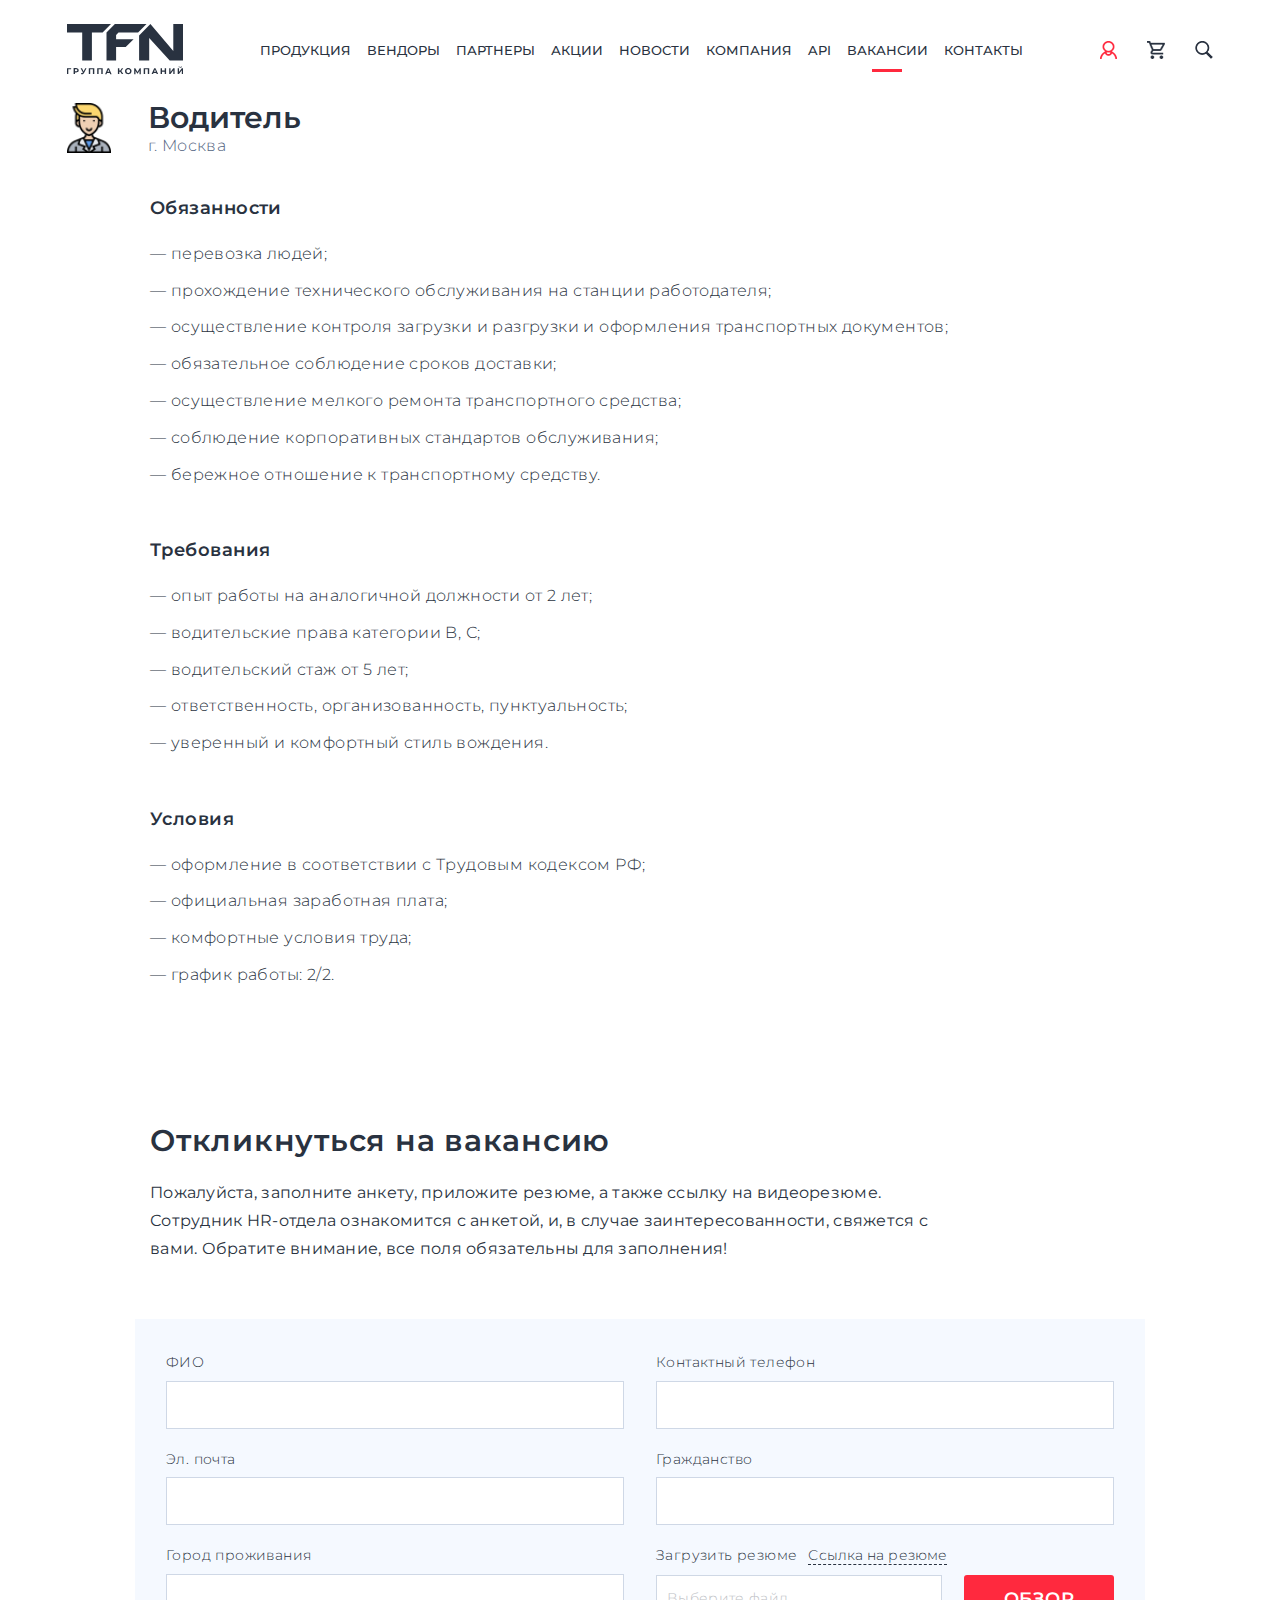
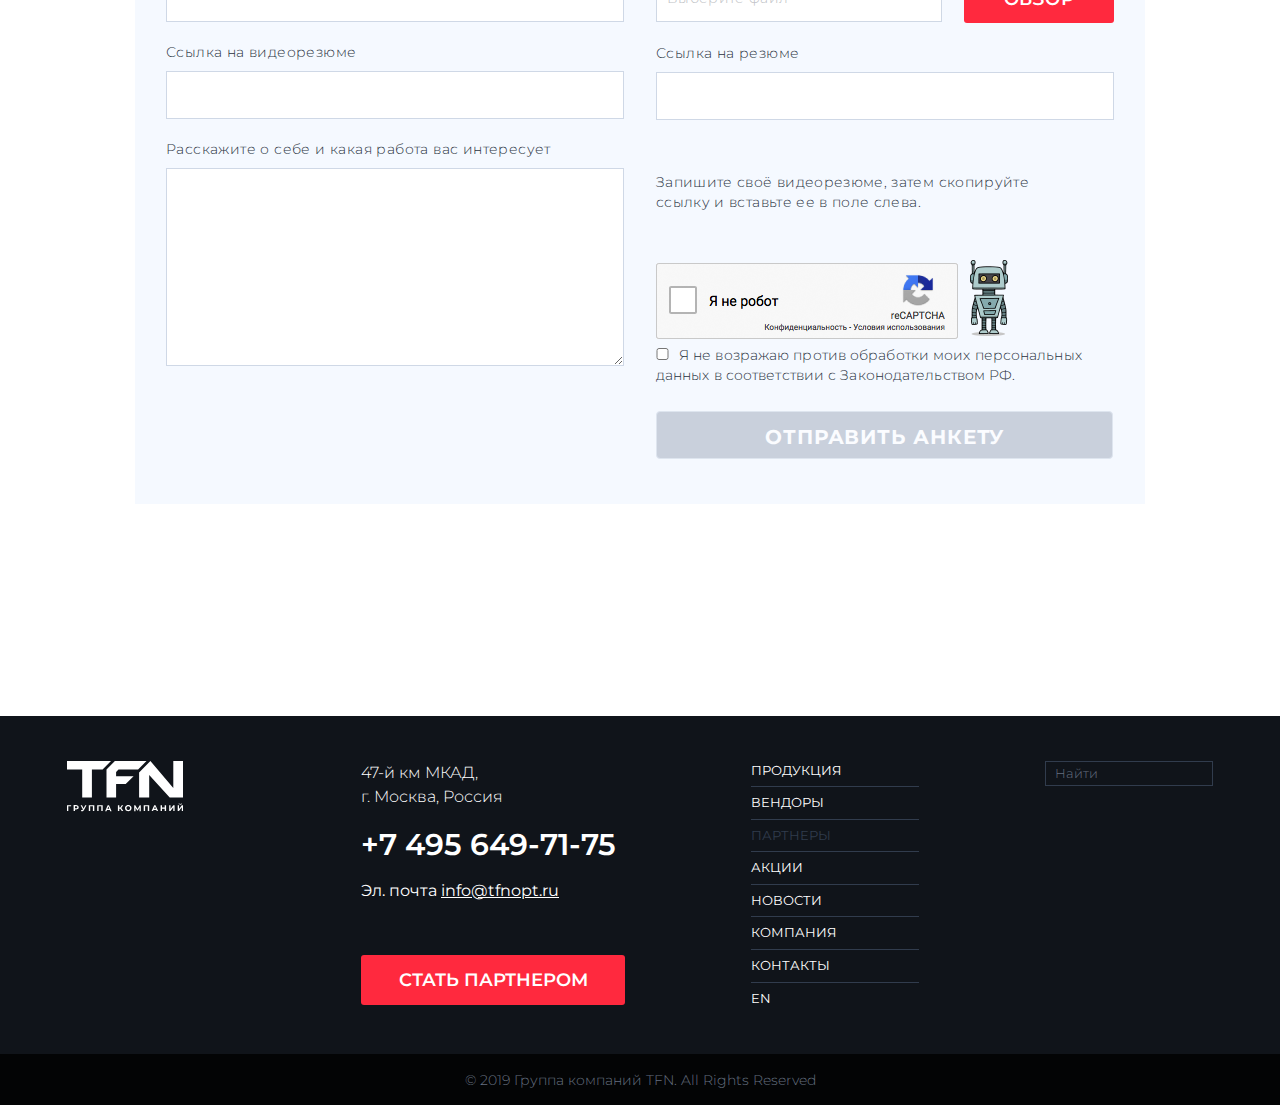
==== card.html @ 17334526 "001" ====
<!DOCTYPE html>
<html lang="Ru-ru">

<head>
	<meta charset="UTF-8">
	<title>TFN | Партнеры</title>

	<meta http-equiv="x-ua-compatible" content="ie=edge,chrome=1" />
	<meta name="viewport" content="width=device-width, initial-scale=1" />
	<link rel="stylesheet" href="css/style.css" />

	<!--
<link rel="apple-touch-icon" sizes="57x57" href="img/favicon/favicon/apple-icon-57x57.png">
<link rel="apple-touch-icon" sizes="60x60" href="img/favicon/apple-icon-60x60.png">
<link rel="apple-touch-icon" sizes="72x72" href="img/favicon/apple-icon-72x72.png">
<link rel="apple-touch-icon" sizes="76x76" href="img/favicon/apple-icon-76x76.png">
<link rel="apple-touch-icon" sizes="114x114" href="img/favicon/apple-icon-114x114.png">
<link rel="apple-touch-icon" sizes="120x120" href="img/favicon/apple-icon-120x120.png">
<link rel="apple-touch-icon" sizes="144x144" href="img/favicon/apple-icon-144x144.png">
<link rel="apple-touch-icon" sizes="152x152" href="img/favicon/apple-icon-152x152.png">
<link rel="apple-touch-icon" sizes="180x180" href="img/favicon/apple-icon-180x180.png">
<link rel="icon" type="image/png" sizes="192x192"  href="img/favicon/android-icon-192x192.png">
<link rel="icon" type="image/png" sizes="32x32" href="img/favicon/favicon-32x32.png">
<link rel="icon" type="image/png" sizes="96x96" href="img/favicon/favicon-96x96.png">
<link rel="icon" type="image/png" sizes="16x16" href="img/favicon/favicon-16x16.png">
<link rel="manifest" href="img/favicon/manifest.json">
<meta name="msapplication-TileColor" content="#fff">
<meta name="msapplication-TileImage" content="img/favicon/ms-icon-144x144.png">
<meta name="theme-color" content="#fff">
-->

	<meta name="description" content="...">
	<meta name="keywords" content="..." />

	<!--
<link rel="image_src" href="img/og/og.jpg" />
<meta property="og:type" content="website" />
<meta property="og:url" content="http://site.com/" />    
<meta property="og:image" content="http://site.com/img/og/og.jpg" />
<meta property="og:image:type" content="image/jpeg" />
<meta property="og:image:width" content="1024">
<meta property="og:image:height" content="512">    
<meta property="og:title" content="..." />
<meta property="og:description" content="..." />
<meta property="og:locale" content="en_GB" />
<meta property="og:site_name" content="site.com" />
<meta name="twitter:card" content="summary"/>
<meta name="twitter:site" content="site.com"/>
<meta name="twitter:title" content="...">
<meta name="twitter:description" content="..."/>
<meta name="twitter:creator" content="site.com"/>
<meta name="twitter:image:src" content="http://site.com/img/og/twitter.jpg"/>
<meta name="twitter:domain" content="http://site.com/"/>
-->


	<!--Yandex Maps API-->
	<!--<script src="https://api-maps.yandex.ru/2.1/?lang=ru_RU" type="text/javascript"></script>-->
</head>

<body>
	<!--[if lt IE 8]>
  <p class="browserhappy">
    Ваш браузер <strong>устарел</strong>. Пожалуйста <a href="https://browsehappy.com/"  target="_blank">обновите</a>.
  </p>
<![endif]-->
	<noscript>
		Вам нужно включить JavaScript в своем браузере, чтобы отображение этой страницы было корректно.
	</noscript>
	<div class="overwrap">
		<div class="wrapper" id="js-wrapper">
			<header class="header">
				<div class="container">
					<div class="header__wrap">
						<a href="index.html" class="header__logo"><img src="img/tnf.svg" alt="TNF"></a>
						<nav class="header__nav">
							<ul>
								<li><a href="categories.html">Продукция</a></li>
								<li><a href="vendors.html">Вендоры</a></li>
								<li><a href="partners.html">Партнеры</a></li>
								<li><a href="offers.html">Акции</a></li>
								<li><a href="news.html">Новости</a></li>
								<li><a href="about.html">Компания</a></li>
								<li><a href="#">API</a></li>
								<li><a href="vacancies.html" class="active nolink">Вакансии</a></li>
								<li><a href="contacts.html">Контакты</a></li>
							</ul>
						</nav>
						<div class="header__bar" id="js-header-bar">
							<div class="header__bar-item">
								<a href="#" title="Профиль"
									class="header__bar-unit header__bar-unit--profile-logged-in">
									<div class="header__bar-unit-hint">
										<div class="header__bar-unit-hint-cloud">ID: 338675</div>
									</div>
								</a>
							</div>
							<div class="header__bar-item">
								<div title="Корзина" class="header__bar-unit header__bar-unit--cart">
									<div class="header__bar-unit-hint">
										<div class="header__bar-unit-hint-cloud">Корзина <br>пуста</div>
									</div>
								</div>
							</div>
							<div class="header__bar-item">
								<div class="header__search" id="js-header-search">
									<div class="header__search-overlay js-header-search-open"></div>
									<button class="btn header__search-btn js-header-search-open"></button>
									<form action="#" method="get" class="header__search-form">
										<input type="search" class="input header__search-input open-drop-list"
											placeholder="Поиск">
										<ul class="header__search-droplist">
											<li class="header__search-droplist-item">Samsung Galaxy A6</li>
											<li class="header__search-droplist-item">Samsung Galaxy A6+</li>
											<li class="header__search-droplist-item">Samsung Galaxy A7</li>
											<li class="header__search-droplist-item">Samsung Galaxy A8</li>
											<li class="header__search-droplist-item">Samsung Galaxy Note 9</li>
										</ul>
									</form>
								</div>
							</div>
						</div>
						<button class="btn mob-menu-btn js-mob-menu-open" id="js-mob-menu-btn"></button>
					</div>
				</div>
			</header>
			<div class="mob-menu-overlay js-mob-menu-open" id="js-menu-overlay"></div>
			<div class="mob-menu" id="js-mob-menu">
				<a href="index.html" class="mob-menu__logo"><img src="img/tnf.svg" alt="TNF"></a>
				<nav class="mob-menu__nav">
					<ul>
						<li><a href="categories.html">Продукция</a></li>
						<li><a href="vendors.html">Вендоры</a></li>
						<li><a href="partners.html">Партнеры</a></li>
						<li><a href="offers.html">Акции</a></li>
						<li><a href="news.html">Новости</a></li>
						<li><a href="about.html">Компания</a></li>
						<li><a href="#">API</a></li>
						<li><a href="vacancies.html" class="active nolink">Вакансии</a></li>
						<li><a href="contacts.html">Контакты</a></li>
					</ul>
				</nav>
			</div>
			<div class="main">

				<section class="vacancies">
					
						<div class="card-page">

							<div class="container">

								<div class="card-header">
									<img src="img/vacancies/Avatar-auto-icon.png" alt="">
									<div class="card-header__desc">
										<h2>Водитель</h2>
										<p>г. Москва</p>
									</div>
								</div>

								<div class="card-resp card-item">
									<h3>Обязанности</h3>
									<ul class="card-resp__desc card-item__desc">
										<li>— перевозка людей;</li>
										<li>— прохождение технического обслуживания на станции работодателя;</li>
										<li>— осуществление контроля загрузки и разгрузки и оформления транспортных документов;</li>
										<li>— обязательное соблюдение сроков доставки;</li>
										<li>— осуществление мелкого ремонта транспортного средства;</li>
										<li>— соблюдение корпоративных стандартов обслуживания;</li>
										<li>— бережное отношение к транспортному средству.</li>
									</ul>
								</div>

								<div class="card-requir card-item">
									<h3>Требования</h3>
									<ul class="card-requir__desc card-item__desc">
										<li>— опыт работы на аналогичной должности от 2 лет;</li>
										<li>— водительские права категории B, С;</li>
										<li>— водительский стаж от 5 лет;</li>
										<li>— ответственность, организованность, пунктуальность;</li>
										<li>— уверенный и комфортный стиль вождения.</li>
									</ul>
								</div>

								<div class="card-term card-item">
									<h3>Условия</h3>
									<ul class="card-term__desc card-item__desc">
										<li>— оформление в соответствии с Трудовым кодексом РФ;</li>
										<li>— официальная заработная плата;</li>
										<li>— комфортные условия труда;</li>
										<li>— график работы: 2/2.</li>
									</ul>
								</div>

							</div>

							<div class="container">
								<div class="partner-body partner-card"><img src="static/img/partner/partner-img.jpg" alt="">
									<div class="partner-desc partner-card__desc">
										<div class="vacancies-burn__header vacancies-title partner-card__title">
											<h2>Откликнуться на вакансию</h2>
										</div>
										<div class="partner-desc__text partner-card__text">
											<p>
												Пожалуйста, заполните анкету, приложите резюме, а также ссылку на видеорезюме. 
												Сотрудник HR-отдела ознакомится с анкетой, и, в случае заинтересованности, свяжется с вами. Обратите внимание, все поля обязательны для заполнения!
											</p>
										</div>
									</div>
									<div class="partner-form-items">
										<form action="#" method="post">
											<div class="form-partner form-partner_w">
												<div class="form-partner__column form-partner__column_l">
													<div class="form-partner__row">
														<label class="form-partner__label form-partner__label_w"
															for="name-partner">ФИО</label>
														<input type="text" id="name-partner">
													</div>
													<div class="form-partner__row">
														<label class="form-partner__label form-partner__label_w"
															for="email-partner">Эл. почта</label>
														<input type="email" id="email-partner">
													</div>
													<div class="form-partner__row">
														<label class="form-partner__label form-partner__label_w"
															for="city-partner">Город проживания</label>
														<input type="text" id="city-partner">
													</div>
													<div class="form-partner__row">
														<label class="form-partner__label form-partner__label_w"
															for="video-partner">Ссылка на видеорезюме</label>
														<input type="text" id="video-partner">
													</div>
													<div class="form-partner__row">
														<label class="form-partner__label form-partner__label_w"
															for="comment-partner">Расскажите о себе и какая работа вас интересует</label>
														<textarea name="comment" cols="30" rows="10"
															id="comment-partner"></textarea>
													</div>
												</div>
												<div class="form-partner__column form-partner__column_r">
													<div class="form-partner__row">
														<label class="form-partner__label form-partner__label_w"
															for="phone-partner">Контактный телефон</label>
														<input type="tel" id="phone-partner">
													</div>
													<div class="form-partner__row">
														<label class="form-partner__label form-partner__label_w"
															for="national-partner">Гражданство</label>
														<input type="text" id="national-partner">
													</div>
													<div class="form-partner__row form-partner__row__hide">
														<label class="form-partner__label form-partner__label_w">Загрузить резюме 
															<p class="form-partner__row__cursor">Ссылка на резюме</p>
														</label>
														<input type="file" id="resume-partner">
														<label for="resume-partner" class="form-partner__file">
															<span>Выберите файл</span>
															<strong>Обзор</strong>
														</label>
													</div>
													<div class="form-partner__row form-partner__row__open">
														<label class="form-partner__label form-partner__label_w"
															for="resume-link-partner">Ссылка на резюме</label>
														<input type="text" id="resume-link-partner">
													</div>
													<div class="form-partner__row form-partner__video">
														<label class="form-partner__label form-partner__label_w"
															for="video-partner" id="videoDesc1">Запишите своё видеорезюме, затем скопируйте ссылку и вставьте ее в поле слева.</label>
													</div>
													<div class="form-partner__row form-partner__row_b">
														<div class="form-partner__captcha">
															<img src="img/vacancies/reCAPTCHA.png" alt="">
														</div>
														<div class="form-partner__checkbox">
															<input type="checkbox" class="form-partner__person__checkbox" id="checkbox-consent" onclick='buttonSend.disabled=!buttonSend.disabled'>
															<p class="form-partner__person">Я не возражаю против обработки моих персональных данных в соответствии с Законодательством РФ.</p>
															<input type="button" class="form-partner__button" href="#" id="buttonSend" value="Отправить анкету" disabled>
														</div>
													</div>
												</div>
											</div>
										</form>
									</div>
								</div>
							</div>

						</div>
				</section>

			</div>
			<footer class="footer">
				<div class="footer__main">
					<div class="container">
						<div class="footer__wrap">
							<div class="footer__col">
								<a href="index.html" class="footer__logo"><img src="img/tnf-white.svg" alt="TNF"></a>
							</div>
							<div class="footer__col">
								<div class="footer__address">47-й км МКАД, <br>г. Москва, Россия</div>
								<div class="footer__tel"><a href="tel:+74956497175">+7 495 649-71-75</a></div>
								<div class="footer__mail">Эл. почта <a href="mailto:info@tfnopt.ru">info@tfnopt.ru</a>
								</div>
								<a href="be-a-partner.html" class="btn btn--red footer__btn ">СТАТЬ ПАРТНЕРОМ</a>
							</div>
							<div class="footer__col">
								<nav class="footer__nav">
									<ul>
										<li><a href="categories.html">Продукция</a></li>
										<li><a href="vendors.html">Вендоры</a></li>
										<li><a class="active nolink" href="partners.html">Партнеры</a></li>
										<li><a href="offers.html">Акции</a></li>
										<li><a href="news.html">Новости</a></li>
										<li><a href="about.html">Компания</a></li>
										<li><a href="contacts.html">Контакты</a></li>
										<li><a href="#">En</a></li>
									</ul>
								</nav>
							</div>
							<div class="footer__col">
								<form action="#" method="get" class="footer__search">
									<input class="input footer__search-input" type="search" name="search"
										placeholder="Найти">
								</form>
							</div>
						</div>
					</div>
				</div>
				<div class="footer__bottom">
					<div class="container">
						<div class="footer__copyright">&#169; 2019 Группа компаний TFN. All Rights Reserved</div>
					</div>
				</div>
			</footer>
		</div>
	</div>
	<div class="popup" id="js-enter">
		<div class="popup__overlay js-enter-open"></div>
		<div class="popup__main">
			<div class="sign">
				<div class="sign__top">
					<div class="sign__container">
						<h2 class="sign__title">Вход для партнеров</h2>
						<form action="#" method="post" class="sign__form">
							<input type="text" name="partner_id" class="input sign__input" required
								placeholder="ID партнера">
							<input type="password" name="partner_password" class="input sign__input" required
								placeholder="Пароль">
							<button class="btn btn--red sign__btn" type="submit">ВОЙТИ</button>
							<div class="sign__bar">
								<label class="sign__check">
									<input type="checkbox" name="remamber_me">
									<span class="sign__check-box"></span>
									<span class="sign__check-txt">Запомнить меня</span>
								</label>
								<a href="#" class="sign__link">Я забыл свой ID / пароль</a>
							</div>
						</form>
					</div>
				</div>
				<div class="sign__bottom">
					<div class="sign__container">
						<p class="sign__txt">Еще не зарегистрированы <br>в нашей системе?</p>
						<button class="btn btn--red sign__btn">СТАТЬ ПАРТНЕРОМ</button>
					</div>
				</div>
			</div>
		</div>
	</div>
	<!--script main-->
	<script src="js/script.js"></script>
	<!--jQuery-->
	<script src="js/vendors/jquery.min.js"></script>
	<!-- maskedinput -->
	<script src="js/vendors/jquery.maskedinput.min.js"></script>
	<!--Formstyler-->
	<script src="js/vendors/jquery.formstyler.min.js"></script>
	<!--Slick-->
	<script src="js/vendors/slick.min.js"></script>
	<!--init-->
	<script src="js/jquery.init.js"></script>
	<!--my scripts-->
	<script src="js/jquery.main.js"></script>
</body>

</html>
---- css/style.css ----
@import url(https://fonts.googleapis.com/css?family=Montserrat:300,400,500,600,700&display=swap&subset=cyrillic,cyrillic-ext,latin-ext);

/*! normalize.css v4.1.1 | MIT License | github.com/necolas/normalize.css */
html {
	font-family: sans-serif;
	line-height: 1.15;
	-ms-text-size-adjust: 100%;
	-webkit-text-size-adjust: 100%
}

body {
	margin: 0
}

article,
aside,
details,
figcaption,
figure,
footer,
header,
main,
menu,
nav,
section,
summary {
	display: block
}

audio,
canvas,
progress,
video {
	display: inline-block
}

audio:not([controls]) {
	display: none;
	height: 0
}

progress {
	vertical-align: baseline
}

[hidden],
template {
	display: none
}

a {
	background-color: transparent;
	-webkit-text-decoration-skip: objects
}

a:active,
a:hover {
	outline-width: 0
}

abbr[title] {
	border-bottom: none;
	text-decoration: underline;
	-webkit-text-decoration: underline dotted;
	text-decoration: underline dotted
}

b,
strong {
	font-weight: inherit
}

b,
strong {
	font-weight: bolder
}

dfn {
	font-style: italic
}

h1 {
	font-size: 2em;
	margin: .67em 0
}

mark {
	background-color: #ff0;
	color: #000
}

small {
	font-size: 80%
}

sub,
sup {
	font-size: 75%;
	line-height: 0;
	position: relative;
	vertical-align: baseline
}

sub {
	bottom: -.25em
}

sup {
	top: -.5em
}

img {
	border-style: none
}

svg:not(:root) {
	overflow: hidden
}

code,
kbd,
pre,
samp {
	font-family: monospace, monospace;
	font-size: 1em
}

figure {
	margin: 1em 40px
}

hr {
	-webkit-box-sizing: content-box;
	box-sizing: content-box;
	height: 0;
	overflow: visible
}

button,
input,
optgroup,
select,
textarea {
	font: inherit;
	margin: 0
}

optgroup {
	font-weight: 700
}

button,
input {
	overflow: visible
}

button,
select {
	text-transform: none
}

[type=reset],
[type=submit],
button,
html [type=button] {
	-webkit-appearance: button
}

[type=button]::-moz-focus-inner,
[type=reset]::-moz-focus-inner,
[type=submit]::-moz-focus-inner,
button::-moz-focus-inner {
	border-style: none;
	padding: 0
}

[type=button]:-moz-focusring,
[type=reset]:-moz-focusring,
[type=submit]:-moz-focusring,
button:-moz-focusring {
	outline: 1px dotted ButtonText
}

fieldset {
	border: 1px solid silver;
	margin: 0 2px;
	padding: .35em .625em .75em
}

legend {
	-webkit-box-sizing: border-box;
	box-sizing: border-box;
	color: inherit;
	display: table;
	max-width: 100%;
	padding: 0;
	white-space: normal
}

textarea {
	overflow: auto
}

[type=checkbox],
[type=radio] {
	-webkit-box-sizing: border-box;
	box-sizing: border-box;
	padding: 0
}

[type=number]::-webkit-inner-spin-button,
[type=number]::-webkit-outer-spin-button {
	height: auto
}

[type=search] {
	-webkit-appearance: textfield;
	outline-offset: -2px
}

[type=search]::-webkit-search-cancel-button,
[type=search]::-webkit-search-decoration {
	-webkit-appearance: none
}

::-webkit-input-placeholder {
	color: inherit;
	opacity: .54
}

::-webkit-file-upload-button {
	-webkit-appearance: button;
	font: inherit
}

.link:link{color: #ff293e;}
.link:hover{color: #ff293e; text-decoration: underline;}

.nolink{
pointer-events: none;
cursor: default;
}

/* -------------------------------------   card   --------------------------------------------------  */

input#resume-partner-card {
    width: 0.1px;
    height: 0.1px;
    opacity: 0;
    overflow: hidden;
    position: absolute;
    z-index: -1;
}

input#checkbox-consent-card {
	float: left;
}

input#buttonSendCard {
	margin-top: 26px;
	height: 48px;
	margin-top: 15px;
}
input#checkbox-consent-card {
	height: inherit;
	display: flex;
	margin-bottom: 28px;
}

.card-header {
    display: flex;
    align-items: center;
}

.card-header__desc h2 {
    color: #293240;
    font-size: 30px;
    font-weight: 600;
}

.card-header__desc p {
    color: #526380;
    font-size: 16px;
    font-weight: 300;
    letter-spacing: 0.4px;
}

.card-header__desc {
    margin-left: 37px;
}

.card-header img {
    height: 50px;
}

.card-item {
    padding: 43px 0 0px 83px;
}

.card-item h3 {
    color: #293240;
    font-size: 18px;
    font-weight: 600;
    letter-spacing: 0.45px;
}

.card-item__desc {
    margin: 16px 0 4px;
}

.card-item__desc li {
    color: #293240;
    font-size: 16px;
    line-height: 2.3em;
    font-weight: 300;
    letter-spacing: 0.4px;
}

.partner-card__text {
    padding: 0;
}

.partner-card__title h2 {
	margin: 0!important;
	letter-spacing: 0.75px!important;
}

.partner-card__text p {
    margin: 20px 0 56px!important;
    max-width: 825px!important;
    line-height: 28px!important;
}

.partner-card__text {
    padding: 0!important;
}

.partner-card__desc {
	padding-left: 83px;
	margin: 125px 0 32px!important;
}

.partner-card__title h2 {
    margin: 0;
}


/* ------------------------------------- vacancies --------------------------------------------------  */

.vacancies {
	margin-bottom: 212px;
}
.vacancies-page {
}
.vacancies-head {
	display: flex;
	align-items: center;
	position: relative;
	margin-top: 93px;
}
.vacancies-head__video {
	z-index: 1;
	position:relative;
	display:inline-block;
}

.vacancies-head__video__overlay {
	position:absolute;
	left:0;
	top:0;
	right:0;
	bottom:0;
	background-image:url(../img/vacancies/hr-say.png);
	background-size:cover;
	display: flex;
	justify-content: center;
	align-items: center;
}

.vacancies-head__video__overlay p {
	position: absolute;
    bottom: 17px;
    left: 19px;
    font-size: 14px;
    color: #fff;
    letter-spacing: 0.1px;
}

.vacancies-head__desc {
	padding: 52px 79px 27px 127px;
    z-index: -1;
    background-color: #293240;
    color: #fff;
    position: absolute;
    right: 0;
}

.vacancies-head__desc h2 {
	max-width: 333px;
	height: 29px;
	color: #ff293e;
	font-size: 30px;
	font-weight: 600;
	margin-bottom: 21px;
}

.vacancies-head__desc p {
	max-width: 480px;
	color: #ffffff;
	font-size: 16px;
	font-weight: 300;
	line-height: 28px;
	margin-bottom: 27px;
}

.vacancies-burn {
    margin-top: 142px;
}

.vacancies-item_s {
	padding: 26px 0 49px;
}

.vacancies-burn__header {
}

.vacancies-title {
	display: flex;
	align-items: center;
}

.vacancies-title h2{
	color: #293240;
	font-size: 30px;
	font-weight: 600;
	margin-left: 18px;
}
.vacancies-item {
	display: flex;
	justify-content: space-between;
}

.vacancies-item__wrapper {
	width: 100%;
	margin: 0 auto;
	padding: 35px 15px;
	max-width: 1176px
}

.vacancies-item_i {
	/* padding: 44px 0; */
}

.vacancies-item_w {
}

.vacancies-block {
	padding: 24px 25px 20px 40px;
	transition: 0.3s ease;
}

.vacancies-block__hover:hover {
	box-shadow: 0 0 25px 0 rgba(126, 213, 252, .4);
	transition: 0.3s ease;
}

.vacancies-block:hover .vacancies-block__work {
	color: #ff293e;
	transition: 0.3s ease;
}

.vacancies-block__header {
	display: flex;
	align-items: flex-end;
	margin-bottom: 18px;
}

.vacancies-page {
    margin-bottom: 150px;
}

.vacancies-block__name {
	margin-left: 33px;
}

.vacancies-block__work {
    color: #293240;
    font-size: 18px;
    font-weight: 600;
	letter-spacing: 0.45px;
	margin-bottom: 4px;
}

.vacancies-block__city {
	color: #526380;
    font-family: Montserrat;
    font-size: 16px;
    font-weight: 300;
	letter-spacing: 0.4px;
	margin-bottom: -4px;
}
.vacancies-block__desc {
	color: #293240;
    font-size: 16px;
    font-weight: 300;
    line-height: 28px;
	letter-spacing: 0.4px;
	max-width: 505px;
}
.vacancies-item_d {
	background-color: #f5f9ff;
}

.vacancies-resume {
	background-image: url(../img/vacancies/superman-slide.png);
    height: 335px;
    background-size: cover;
    max-width: 1146px;
    background-position: center;
}

.vacancies-resume__desc {
	padding: 37px 48px 20px;
}

.vacancies-resume__desc p {
	max-width: 170px;
    text-shadow: 1px 2px 6px #000000;
    color: #ffffff;
    font-size: 16px;
    font-weight: 600;
	letter-spacing: 0.4px;
	margin: 37px 0 50px;
}

.vacancies-resume__header {
	max-width: 555px;
    text-shadow: 1px 2px 6px #000000;
    color: #ffffff;
    font-size: 36px;
    font-weight: 800;
    line-height: 45px;
    letter-spacing: 1.2px;
}
.vacancies-resume__button {
	position: relative;
	color: #350e21;
	font-weight: 600;
	font-size: 16px;
	margin-left: 3px;
	text-decoration: none;
	user-select: none;
	padding: 14px 61px;
	outline: none;
	background-color: #000;
	background-image: linear-gradient(45deg, rgba(255,255,255,.0) 30%, rgba(255,255,255,.8), rgba(255,255,255,.0) 70%), linear-gradient(to bottom, #ffff00 0%, #ff6e02 100%);
	background-repeat: no-repeat;
	background-size: 200% 100%, auto;
	background-position: 200% 0, 0 0;
	box-shadow: rgba(0,0,0,.3) 0 2px 5px;
	border-radius: 24px;
	transition: 0.5s ease;
}

.vacancies-resume__button:hover {
	transition: .5s linear;
  	background-position: -200% 0, 0 0;
}

.vacancies-resume__button:active {
	top: 1px;
  	box-shadow: none;
}

.vacancies-center {
	margin-top: 92px;
}
.vacancies-center__header {
}
.catalog-list__footer {
}


.partner-desc {
	margin: 35px 0 37px;
  }

  .partner-desc__text {
    padding: 18px 0 20px 57px;
}

  .partner-desc__text h2 {
	font-size: 30px;
	font-weight: 600;
	color: #293240
  }
  
  .partner-desc h2 {
	letter-spacing: -0.2px;
	color: #293240;
  }
  
  .partner-desc p {
	line-height: 30px;
    letter-spacing: 0.27px;
    max-width: 721px;
    margin: 24px 0;
  }

  .partner-form-items {
	max-width: 1010px;
	margin: 0 auto;
}
  
  .form-partner {
	display: flex;
	justify-content: space-between;
  }
  
  .form-partner_w {
	background-color: #f5f9ff;
	padding: 35px 31px 22px 31px;
  }
  
  .form-partner_d {
	background-color: #293240;
	padding: 33px 40px 15px 67px;
  }
  
  .form-partner__column {
	display: flex;
	flex-direction: column;
	width: 100%;
  }

  .form-partner__column_r {
	margin-left: 32px;
	width: 100%;
  }
  
  .form-partner__row {
	display: flex;
	flex-direction: column;
	margin-bottom: 22px;
	max-width: 458px;
  }

p.form-partner__row__cursor {
    cursor: pointer!important;
}


  .form-partner__video {
	margin: 30px 0 16px;
  }

  .form-partner__video label {
	max-width: 375px;
    color: #293240;
    font-size: 14px;
    font-weight: 300;
    line-height: 20px;
    letter-spacing: 0.35px;
  }

  .form-partner__label_w p {
	border-bottom: 1px dashed #293240;
    color: #293240;
    font-size: 14px;
    font-weight: 300;
    letter-spacing: 0.1px;
	cursor: default;
	margin-left: 11px;
  }

  input#resume-partner {
    width: 0.1px;
    height: 0.1px;
    opacity: 0;
    overflow: hidden;
    position: absolute;
    z-index: -1;
}

label.form-partner__file {
    display: flex;
}

.form-partner__file span {
	width: 294px;
    height: 47px;
    border: 1px solid #cfd8e5;
    background-color: #ffffff;
    color: #bec1c5;
    font-size: 14px;
    font-weight: 300;
    letter-spacing: 0.35px;
    display: flex;
    align-items: center;
    padding-left: 10px;
}

.form-partner__file strong {
    padding: 14px 40px 12px;
    display: inline-block;
    margin-left: 22px;
    color: #ffffff;
    font-size: 18px;
    font-weight: 600;
    text-transform: uppercase;
    letter-spacing: 0.45px;
    border-radius: 3px;
    background-color: #ff293e;
}

.form-partner__file strong:hover {
	background-color: #526380;
	transition: 0.3s ease;
	cursor: pointer;
}
  
  .form-partner__row_b {
	margin-bottom: 0;
	margin-top: 25px;
	position: relative;
  }
  
  .form-partner__row input {
	border: 1px solid #cfd8e6;
	height: 48px;
  }
  
  .form-partner__row select {
	max-width: 491px;
	height: 48px;
	padding: 0 7px;
	font-size: 14px;
	color: #293240;
	width: 100%;
	letter-spacing: 0.23px;
	background-image: url(../img/order/arrow_order.svg);
	background-repeat: no-repeat, repeat;
	background-position: right .7em top 50%, 0 0;
	background-size: .65em auto, 100%;
	border: 1px solid #cfd8e5;
  }
  
  .form-partner__row textarea {
	max-width: 491px;
	border: 1px solid #cfd8e6;
  }
  
  .form-partner__captcha {
	display: flex;
	justify-content: start;
	position: relative;
  }
  
input:focus {
	color: rgba(0,0,0,.95);
	border-color: #85b7d9;
	outline: none;
}

textarea:focus {
	color: rgba(0,0,0,.95);
	border-color: #85b7d9;
	outline: none;
}

  .form-partner__captcha:after {
	content: '';
	background: url("../img/vacancies/robot.png");
	width: 59px;
	height: 117px;
	display: block;
	background-repeat: no-repeat;
	margin-left: 96px;
	position: absolute;
	right: 85px;
	bottom: -38px;
  }
  
  .form-partner__label {
	font-size: 14px;
	font-weight: 300;
	color: #293240;
	margin-bottom: 10px;
	letter-spacing: 0.4px;
	display: flex;
  }
  
  .form-partner__label_d {
	color: #fff;
  }
  
  .form-partner__checkbox {
	color: #293240;
	/* display: flex; */
	align-items: end;
	font-size: 14px;
	font-weight: 300;
	letter-spacing: 0.1px;
	margin-top: 6px;
	margin-bottom: 23px;
  }

input#checkbox-consent {
	float: left;
}

input#buttonSend {
    margin-top: 26px;
}

  .form-partner__checkbox input[disabled] {
    opacity: .6;
    cursor: not-allowed;
}
  
  .form-partner__checkbox p {
	/* border-bottom: 1px dashed #293240; */
	color: #293240;
	font-size: 14px;
	font-weight: 300;
	letter-spacing: 0.1px;
	cursor: default;
  }
  
  .form-partner__checkbox input {
	margin-right: 10px;
  }
  
  .form-partner__button {
	text-transform: uppercase;
    text-decoration: none;
    color: #fff;
    font-weight: 700;
    padding: 13px 108px;
    font-size: 20px;
    letter-spacing: 0.9px;
    background-color: #526380;
    max-width: 460px;
    border-radius: 4px;
  }

  .form-partner__button:disabled {
	background-color: #acb6c6;
  }

  .form-partner__button:hover:enabled {
	background-color: #ff293e;
	transition: 0.3s;
  }

input.form-partner__person__checkbox {
	height: 12px;
	margin-top: 3px;
}

.form-partner__person {
	color: #293240;
	line-height: 20px;
}

.jq-checkbox,
.jq-radio {
	position: relative;
	display: inline-block;
	overflow: hidden;
	-webkit-user-select: none;
	-moz-user-select: none;
	-ms-user-select: none;
	user-select: none
}

.jq-checkbox input,
.jq-radio input {
	position: absolute;
	z-index: -1;
	margin: 0;
	padding: 0;
	opacity: 0
}

.jq-file {
	position: relative;
	display: inline-block;
	overflow: hidden
}

.jq-file input {
	position: absolute;
	top: 0;
	right: 0;
	height: auto;
	margin: 0;
	padding: 0;
	opacity: 0;
	font-size: 100px;
	line-height: 1em
}

.jq-file__name {
	overflow: hidden;
	white-space: nowrap;
	-o-text-overflow: ellipsis;
	text-overflow: ellipsis
}

.jq-select-multiple,
.jq-selectbox {
	position: relative;
	display: inline-block
}

.jq-select-multiple select,
.jq-selectbox select {
	position: absolute;
	top: 0;
	left: 0;
	width: 100%;
	height: 100%;
	margin: 0;
	padding: 0;
	opacity: 0
}

.jq-select-multiple li,
.jq-selectbox li {
	-webkit-user-select: none;
	-moz-user-select: none;
	-ms-user-select: none;
	user-select: none;
	white-space: nowrap
}

.jq-selectbox {
	z-index: 10
}

.jq-selectbox__select {
	position: relative
}

.jq-selectbox__select-text {
	overflow: hidden;
	-webkit-user-select: none;
	-moz-user-select: none;
	-ms-user-select: none;
	user-select: none;
	white-space: nowrap;
	-o-text-overflow: ellipsis;
	text-overflow: ellipsis
}

.jq-selectbox__dropdown {
	position: absolute
}

.jq-selectbox__search input {
	-webkit-appearance: textfield
}

.jq-selectbox__search input::-webkit-search-cancel-button,
.jq-selectbox__search input::-webkit-search-decoration {
	-webkit-appearance: none
}

.jq-selectbox__dropdown ul {
	position: relative;
	overflow: auto;
	overflow-x: hidden;
	list-style: none;
	-webkit-overflow-scrolling: touch
}

.jq-select-multiple ul {
	position: relative;
	overflow-x: hidden;
	-webkit-overflow-scrolling: touch
}

.jq-number {
	display: inline-block
}

.jq-number__field input {
	-moz-appearance: textfield;
	text-align: left
}

.jq-number__field input::-webkit-inner-spin-button,
.jq-number__field input::-webkit-outer-spin-button {
	margin: 0;
	-webkit-appearance: none
}

.slick-slider {
	position: relative;
	display: block;
	-webkit-box-sizing: border-box;
	box-sizing: border-box;
	-webkit-user-select: none;
	-moz-user-select: none;
	-ms-user-select: none;
	user-select: none;
	-webkit-touch-callout: none;
	-khtml-user-select: none;
	-ms-touch-action: pan-y;
	touch-action: pan-y;
	-webkit-tap-highlight-color: transparent
}

.slick-list {
	position: relative;
	display: block;
	overflow: hidden;
	margin: 0;
	padding: 0
}

.slick-list:focus {
	outline: 0
}

.slick-list.dragging {
	cursor: pointer;
	cursor: hand
}

.slick-slider .slick-list,
.slick-slider .slick-track {
	-webkit-transform: translate3d(0, 0, 0);
	-ms-transform: translate3d(0, 0, 0);
	transform: translate3d(0, 0, 0)
}

.slick-track {
	position: relative;
	top: 0;
	left: 0;
	display: block
}

.slick-track:after,
.slick-track:before {
	display: table;
	content: ''
}

.slick-track:after {
	clear: both
}

.slick-loading .slick-track {
	visibility: hidden
}

.slick-slide {
	display: none;
	float: left;
	height: 100%;
	min-height: 1px
}

[dir=rtl] .slick-slide {
	float: right
}

.slick-slide img {
	display: block
}

.slick-slide.slick-loading img {
	display: none
}

.slick-slide.dragging img {
	pointer-events: none
}

.slick-initialized .slick-slide {
	display: block
}

.slick-loading .slick-slide {
	visibility: hidden
}

.slick-vertical .slick-slide {
	display: block;
	height: auto;
	border: 1px solid transparent
}

.slick-arrow.slick-hidden {
	display: none
}

body,
html {
	min-height: 100%;
	width: 100%
}

body {
	background: #fff;
	min-width: 310px;
	min-height: 100%;
	height: auto;
	position: relative
}

.clearfix:after,
.clearfix:before {
	content: " ";
	display: table
}

.clearfix:after {
	clear: both
}

.clearfix {
	zoom: 1
}

*,
:after,
:before,
input[type=search] {
	-webkit-box-sizing: border-box;
	box-sizing: border-box
}

.browserhappy {
	background: red;
	text-align: center;
	position: fixed;
	z-index: 9999;
	top: 0;
	left: 0;
	width: 100%;
	padding: 25px;
	font-size: 20px;
	color: #fff
}

.browserhappy strong {
	text-transform: uppercase
}

.browserhappy a {
	color: #ff0;
	text-decoration: underline
}

.browserhappy a:hover {
	text-decoration: none
}

.overwrap {
	width: 100%;
	overflow: hidden
}

.wrapper {
	width: 100%;
	min-height: 100vh;
	display: -webkit-box;
	display: -ms-flexbox;
	display: flex;
	-webkit-box-align: stretch;
	-ms-flex-align: stretch;
	align-items: stretch;
	-webkit-box-pack: justify;
	-ms-flex-pack: justify;
	justify-content: space-between;
	-webkit-box-orient: vertical;
	-webkit-box-direction: normal;
	-ms-flex-direction: column;
	flex-direction: column;
	position: relative
}

.container {
	width: 100%;
	margin: 0 auto;
	padding: 0 15px;
	max-width: 1176px
}

.main {
	-webkit-box-flex: 1;
	-ms-flex-positive: 1;
	flex-grow: 1;
	padding-top: 100px
}


@media only screen and (max-width:1170px) {
	.container {
		max-width: 970px
	}

	.vacancies-container {
		width: 100%;
		margin: 0 auto;
		max-width: 970px;
	}

	.vacancies-head__video__iframe {
		width: 455px;
		height: 254px;
	}

	.vacancies-head__desc h2 {
		font-size: 24px;
	}

	.vacancies-head__desc p {
		font-size: 14px;
		line-height: 20px;
		margin-bottom: 16px;
		max-width: 450px;
	}

	.vacancies-head__desc {
		padding: 40px 0px 30px 132px;
	}

	.vacancies-title h2 {
		font-size: 24px;
	}

	.vacancies-block__city {
		font-size: 12px;
	}

	.vacancies-block__desc {
		font-size: 12px;
		line-height: 28px;
	}

	.partner-desc__text h2 {
		font-size: 24px;
	}

	.partner-desc p {
		line-height: 28px;
		font-size: 14px;
	}

	.form-partner__captcha:after {
		right: 50px;
	}
}

@media only screen and (max-width:970px) {
	.container {
		max-width: 750px
	}

	.vacancies-container {
		max-width: inherit;
	}

	.form-partner__row input {
		height: 37px;
	}

	.form-partner__label {
		font-size: 12px;
	}

	.form-partner__video label {
		font-size: 12px;
	}
	
	input#checkbox-consent {
		height: inherit;
		display: flex;
		margin-bottom: 28px;
	}

	input#buttonSend {
		height: 48px;
	}

	.form-partner__checkbox p {
		font-size: 12px;
	}

	.form-partner__video {
		margin: 11px 0 35px;
	}

	.form-partner__row_b {
		margin-top: 24px;
	}

	.form-partner__row textarea {
		height: 217px;
	}
	
	.form-partner__label_w p {
		font-size: 12px;
	}

	.form-partner__file span {
		height: 37px;
	}

	.form-partner__file strong {
		padding: 8px 40px 8px;
	}

	.wrapper {
		-webkit-transition: margin-left .25s linear;
		-o-transition: margin-left .25s linear;
		transition: margin-left .25s linear
	}

	.vacancies-block__wrapper {
		max-width: 750px;
		width: 100%;
		margin: 0 auto;
	}

	.vacancies-block__desc {
		font-size: 14px;
		padding-left: 73px;
		max-width: 662px;
	}

	.vacancies-item__wrapper {
		padding: inherit;
		max-width: inherit;
	}

	.vacancies-block.vacancies-block_d.vacancies-item__wrapper {
		padding: 24px 25px 20px 40px;
	}

	.vacancies-item_d {
		background-color: inherit;
	}

	.vacancies-block__video__wrapper {
		padding: 40px 48px;
		margin: 0 auto;
    	max-width: 689px;
	}

	.vacancies-block {
		display: block;
	}

	.wrapper.drop-left {
		margin-left: -345px
	}

	.wrapper.drop-right {
		margin-left: 596px
	}

	.form-partner__row {
		max-width: 334px;
	}

	.vacancies-head__desc {
		position: inherit;
	}

	.vacancies-head {
		flex-direction: column-reverse;
	}

	.form-partner__button {
		padding: 13px 48px;
	}

	.form-partner__captcha:after {
		content: none;
	}

	.vacancies-head {
		margin-top: 40px;
	}

	.vacancies-item_s {
		padding: 0 0 20px;
	}

	.vacancies-head__video {
		position: absolute;
		top: 270px;
	}

	.vacancies-head__desc p {
		max-width: 553px;
	}

	.vacancies-head__desc {
		padding: 40px 104px 75px 63px;
	}

	.vacancies-head__video__iframe {
		width: 593px;
		height: 331px;
	}

	.vacancies-burn {
		margin-top: 323px;
	}

	.vacancies-item {
		display: block;
	}

	.vacancies-block_d {
		background-color: #f5f9ff;
	}

	.vacancies-block__hover_d {
		background-color: #f5f9ff;
	}

}

@media only screen and (max-width:750px) {
	.container {
		max-width: 480px
	}

	.vacancies-block__wrapper {
		max-width: 480px;
	}

	.vacancies-block__desc {
		font-size: 12px;
		line-height: 20px;
	}

	.vacancies-block__video__wrapper {
		max-width: 446px;
	}

	.vacancies-resume__txt {
		display: flex;
		position: absolute;
		bottom: -68px;
		background-color: #024b86;
		padding: 13px 35px 13px 35px;
	}

	.vacancies-resume__button {
		padding: 11px 34px;
		margin-left: 50px;
	}

	.vacancies-resume__header {
		padding: 260px 20px 20px 35px;
		font-size: 25px;
		line-height: 30px;
	}
	
	.vacancies-center {
		margin-top: 120px;
	}

	.vacancies-block__city {
		font-size: 10px;
	}

	.partner-desc__text {
		padding: 9px 0 20px 56px;
	}

	.partner-desc__text h2 {
		font-size: 18px;
	}

	.partner-desc p {
		line-height: 20px;
		font-size: 12px;
	}

	.partner-desc {
		margin: 35px 0 0px;
	}

	.form-partner {
		display: block;
	}

	.form-partner__column_r {
		margin-left: inherit;
	}

	.form-partner__row {
		max-width: 350px;
	}

	.form-partner__row textarea {
		height: 37px;
	}

	.form-partner__row_b {
		margin-top: inherit;
	}

	.vacancies-center__header {
		margin-bottom: 17px;
	}

	.form-partner__button {
		padding: 13px 54px;
	}
	input#buttonSend {
		margin-top: 15px;
	}

	.form-partner__checkbox {
		margin-top: 15px;
	}

	.form-partner__video {
		margin: 11px 0 15px;
	}

	.form-partner_w {
		padding: 30px 30px 22px 48px;
	}

	.vacancies-resume {
		background-position: 82%;
	}

	.vacancies-resume__desc {
		padding: inherit;
	}

	.vacancies-resume__desc p {
		margin: inherit;
	}

	.vacancies-resume {
		position: relative;
	}

	.main {
		padding-top: 118px
	}

	.main.open-search {
		padding-top: 178px
	}

	.wrapper.drop-right {
		margin-left: 440px
	}

	.vacancies-head__desc p {
		font-size: 12px;
	}

	.vacancies-head__video__iframe {
		width: 350px;
		height: 195px;
	}

	.vacancies-head__desc h2 {
		font-size: 18px;
	}

	.vacancies-head__desc {
		padding: 40px 50px 55px 50px;
	}

	.vacancies-burn {
		margin-top: 220px;
	}

	.vacancies-head__video {
		position: absolute;
		top: 290px;
	}
}

@media only screen and (max-width:480px) {
	.container {
		max-width: 320px
	}

	.vacancies-block__wrapper {
		max-width: 320px;
	}	

	.form-partner_w {
		padding: 20px 20px 22px 20px;
	}

	.form-partner__checkbox p {
		font-size: 10px;
	}

	.form-partner__button {
		padding: 13px 15px;
	}

	.vacancies-block__header img {
		width: 35px;
	}

	.form-partner__button {
		font-size: 18px;
	}

	.form-partner__file span {
		font-size: 10px;
	}


	.form-partner__file strong {
		padding: 8px 24px 8px;
	}

	.vacancies-head__desc {
		padding: 20px 16px 30px 20px;
	}

	.vacancies-block__desc {
		padding-left: inherit;
	}

	.partner-desc__text {
		padding: 0px 0 20px 0px;
	}

	.vacancies-block__work {
		font-size: 14px;
	}

	.vacancies-block__video__wrapper {
		max-width: 343px;
	}

	.vacancies-resume {
		height: 200px;
	}

	.vacancies-resume__button {
		font-size: 11px;
		margin-left: 31px;
		padding: 8px 16px;
	}

	.vacancies-resume__txt {
		bottom: -56px;
	}

	.vacancies-resume__header {
		padding: 150px 5px 20px 25px;
		font-size: 16px;
		line-height: 21px;
	}

	.partner-desc__icon {
		width: 80px;
	}

	.vacancies-resume__desc p {
		font-size: 11px;
		max-width: 114px;
	}

	.vacancies-resume {
		background-position: 89%;
	}

	.vacancies-resume__desc p {
		font-size: 11px;
	}

	.vacancies-resume__txt {
		padding: 13px 25px 13px 25px;
	}

	.vacancies-head__video__iframe {
		width: 247px;
		height: 139px;
	}

	.vacancies-head__video {
		top: 320px;
	}

	img.vacancies-head__video__play {
		width: 25px;
	}

	.vacancies-head__video__overlay p {
		bottom: 6px;
		left: 13px;
		font-size: 8px;
	}

	.vacancies-title h2 {
		font-size: 18px;
	}

	.vacancies-title {
		align-items: flex-end;
	}

	.main {
		padding-top: 100px
	}

	.main.open-search {
		padding-top: 160px
	}

	.wrapper.drop-left {
		margin-left: -60%;
		-webkit-box-shadow: 0 0 20px 0 rgba(82, 99, 128, .4);
		box-shadow: 0 0 20px 0 rgba(82, 99, 128, .4)
	}

	.wrapper.drop-right {
		margin-left: 75%;
		-webkit-box-shadow: 0 0 20px 0 rgba(82, 99, 128, .4);
		box-shadow: 0 0 20px 0 rgba(82, 99, 128, .4)
	}
}

li,
ol,
ul {
	margin: 0;
	padding: 0
}

ul li {
	list-style: none
}

h1,
h2,
h3,
h4,
h5,
h6,
p {
	margin: 0;
	padding: 0
}

a {
	text-decoration: none;
	outline: 0;
	-webkit-transition: .25s ease;
	-o-transition: .25s ease;
	transition: .25s ease;
	-webkit-tap-highlight-color: transparent
}

a:-moz-any-link:focus,
a:-moz-focusring,
a::-moz-focus-inner,
a::-moz-focus-outer {
	outline: 0 !important;
	outline: 0
}

a:active {
	outline: 0
}

img {
	display: block;
	max-width: 100%;
	height: auto
}

body {
	font: 16px/1.2 Montserrat, sans-serif;
	color: #293240;
	font-weight: 400;
	font-stretch: condensed;
	opacity: 1;
	-webkit-font-smoothing: antialiased;
	-moz-osx-font-smoothing: grayscale;
	-webkit-text-size-adjust: none
}

.btn {
	display: block;
	padding: 0;
	outline: 0 !important;
	outline-color: transparent !important;
	outline-width: 0 !important;
	outline-style: none !important;
	border: none;
	background: 0 0;
	-webkit-box-shadow: none;
	box-shadow: none;
	-webkit-transition: .25s ease;
	-o-transition: .25s ease;
	transition: .25s ease;
	cursor: pointer;
	border-radius: 0;
	white-space: nowrap;
	-webkit-tap-highlight-color: transparent
}

.btn::-moz-focus-inner {
	border: 0
}

.btn:disabled {
	cursor: default;
	-webkit-user-select: none;
	-moz-user-select: none;
	-ms-user-select: none;
	user-select: none
}

.btn--red {
	background: #ff293e;
	color: #fff;
	text-align: center;
	text-transform: uppercase;
	border-radius: 3px
}

.btn--red:hover {
	background: #526380;
}

.btn--red2 {
	background: #ff293e;
	color: #fff;
	text-align: center;
	text-transform: uppercase;
	border-radius: 3px
}

.btn--red2:hover {
	background: #293240;
	border: none;
}



.hide-txt-btn {
	display: none
}

@media only screen and (max-width:480px) {
	.hide-txt {
		display: none
	}

	.hide-txt.open {
		display: inline
	}

	.hide-txt-btn {
		display: -webkit-box;
		display: -ms-flexbox;
		display: flex;
		-webkit-box-align: center;
		-ms-flex-align: center;
		align-items: center;
		-webkit-box-pack: center;
		-ms-flex-pack: center;
		justify-content: center;
		margin: 22px auto 0;
		width: 54px;
		height: 14px;
		border: 1px solid #c0ddea;
		background: #fff;
		border-radius: 3px;
		position: relative
	}

	.hide-txt-btn img {
		width: 9px;
		height: 5px
	}

	.hide-txt-btn:after,
	.hide-txt-btn:before {
		content: '';
		display: block;
		position: absolute;
		top: 50%;
		width: 107px;
		background: #c0ddea;
		height: 1px
	}

	.hide-txt-btn:after {
		right: 50%;
		margin-right: 38px
	}

	.hide-txt-btn:before {
		left: 50%;
		margin-left: 38px
	}

	.hide-txt-btn.open img {
		-webkit-transform: rotate(180deg);
		-ms-transform: rotate(180deg);
		transform: rotate(180deg)
	}
}

.input {
	display: block;
	width: 100%;
	outline: 0;
	border: none;
	background: 0 0;
	padding: 0;
	-webkit-box-shadow: none;
	box-shadow: none;
	-webkit-appearance: none;
	border-radius: 0
}

.header {
	padding: 24px 0;
	position: absolute;
	top: 0;
	left: 0;
	z-index: 10;
	width: 100%
}

.header__wrap {
	display: -webkit-box;
	display: -ms-flexbox;
	display: flex;
	-webkit-box-align: center;
	-ms-flex-align: center;
	align-items: center;
	-webkit-box-pack: justify;
	-ms-flex-pack: justify;
	justify-content: space-between
}

.header__logo {
	display: block;
	width: 116px
}

.header__nav ul {
	display: -webkit-box;
	display: -ms-flexbox;
	display: flex;
	-webkit-box-align: center;
	-ms-flex-align: center;
	align-items: center;
	-webkit-box-pack: center;
	-ms-flex-pack: center;
	justify-content: center
}

.header__nav ul li {
	margin: 0 8px
}

.header__nav ul li a {
	display: block;
	line-height: 48px;
	position: relative;
	white-space: nowrap;
	text-transform: uppercase;
	font-size: 13px;
	color: #293240;
	font-weight: 500
}

.header__nav ul li a:after {
	content: '';
	display: block;
	position: absolute;
	left: 50%;
	bottom: 2px;
	-webkit-transform: translateX(-50%);
	-ms-transform: translateX(-50%);
	transform: translateX(-50%);
	-webkit-transition: opacity .25s ease;
	-o-transition: opacity .25s ease;
	transition: opacity .25s ease;
	opacity: 0;
	background: #ff293e;
	width: 100%;
	max-width: 30px;
	height: 3px
}

.header__nav ul li a.active:after {
	opacity: 1
}

.header__nav ul li a:hover {
	color: #ff293e
}

.header__bar {
	display: -webkit-box;
	display: -ms-flexbox;
	display: flex;
	-webkit-box-align: center;
	-ms-flex-align: center;
	align-items: center;
	-webkit-box-pack: end;
	-ms-flex-pack: end;
	justify-content: flex-end
}

.header__bar-item {
	margin-left: 30px
}

.header__bar-item:first-child {
	margin-left: 0
}

.header__bar-unit {
	display: block;
	position: relative;
	width: 18px;
	height: 18px;
	background: center center no-repeat;
	background-size: contain;
	cursor: pointer
}

.header__bar-unit--profile {
	background-image: url(../img/icons/user.png)
}

.header__bar-unit--profile-logged-in {
	background-image: url(../img/icons/user-red.png)
}

.header__bar-unit--profile:hover {
	background-image: url(../img/icons/user-red.png)
}

.header__bar-unit--cart {
	background-image: url(../img/icons/cart.png)
}

.header__bar-unit--cart:hover {
	background-image: url(../img/icons/cart-red.png)
}

.header__bar-unit-hint {
	position: absolute;
	left: 50%;
	-webkit-transform: translateX(-50%);
	-ms-transform: translateX(-50%);
	transform: translateX(-50%);
	top: 100%;
	margin-top: -1px;
	padding-top: 15px;
	display: none
}

.header__bar-unit-hint-cloud {
	position: relative;
	width: 114px;
	background: #ff293e;
	color: #fff;
	text-align: center;
	padding: 10px 5px;
	border-radius: 4px;
	font-size: 12px;
	font-weight: 500;
	line-height: 1.5
}

.header__bar-unit-hint-cloud:before {
	content: '';
	display: block;
	position: absolute;
	bottom: 100%;
	left: 50%;
	margin-left: -4px;
	border-left: 4px solid transparent;
	border-right: 4px solid transparent;
	border-top: 6px solid transparent;
	border-bottom: 6px solid #ff293e
}

.header__bar-unit:hover .header__bar-unit-hint {
	display: block
}

.header__search {
	position: relative;
	z-index: 3
}

.header__search-btn {
	background: url(../img/icons/search.png) center center no-repeat;
	background-size: contain;
	width: 18px;
	height: 18px;
	position: relative;
	z-index: 11
}

.header__search-btn:hover {
	background-image: url(../img/icons/search-red.png)
}

.header__search-overlay {
	display: none
}

.header__search-form {
	display: none;
	margin: 0;
	position: absolute;
	top: 50%;
	-webkit-transform: translateY(-50%);
	-ms-transform: translateY(-50%);
	transform: translateY(-50%);
	right: 0;
	width: 166px;
	z-index: 10
}

.header__search-input {
	width: 100%;
	height: 25px;
	padding: 0 25px 0 5px;
	font-size: 12px;
	font-weight: 300;
	color: #a3adbf;
	background: #fff;
	border-bottom: 1px solid #c0ddea
}

.header__search-input::-webkit-input-placeholder {
	opacity: 1;
	color: #a3adbf
}

.header__search-input::-moz-placeholder {
	opacity: 1;
	color: #a3adbf
}

.header__search-input:-moz-placeholder {
	opacity: 1;
	color: #a3adbf
}

.header__search-input:-ms-input-placeholder {
	opacity: 1;
	color: #a3adbf
}

.header__search-input:placeholder {
	opacity: 1;
	color: #a3adbf
}

.header__search-droplist {
	position: absolute;
	top: 100%;
	left: 0;
	width: 100%;
	padding: 1px 4px;
	background: #fff;
	-webkit-box-shadow: 0 1px 5px 0 rgba(126, 213, 252, .4);
	box-shadow: 0 1px 5px 0 rgba(126, 213, 252, .4)
}

.header__search-droplist-item {
	margin: 10px 0;
	white-space: nowrap;
	overflow: hidden;
	-o-text-overflow: ellipsis;
	text-overflow: ellipsis;
	cursor: pointer;
	font-size: 12px;
	color: #293240;
	font-weight: 300
}

.header__search-droplist-item:hover {
	color: #ff293e
}

.header__search.open .header__search-overlay {
	display: block;
	position: fixed;
	top: 0;
	left: 0;
	width: 100%;
	height: 100%
}

.header__search.open .header__search-btn {
	background-image: url(../img/icons/search-red.png)
}

.header__search.open .header__search-form {
	display: block
}

.mob-menu {
	display: none
}

.mob-menu-btn {
	display: none
}

.mob-menu-overlay {
	display: none
}

@media only screen and (max-width:1170px) {
	.header {
		padding: 27px 0
	}

	.header__logo {
		width: 88px
	}

	.header__nav ul li {
		margin: 0 7px
	}

	.header__nav ul li a {
		font-size: 11px
	}

	.header__bar-item {
		margin-left: 20px
	}

	.header__bar-item:first-child {
		margin-left: 0
	}

	.header__bar-unit {
		width: 15px;
		height: 15px
	}

	.header__bar-unit-hint {
		position: absolute;
		left: 50%;
		-webkit-transform: translateX(-50%);
		-ms-transform: translateX(-50%);
		transform: translateX(-50%);
		top: 100%;
		margin-top: -1px;
		padding-top: 15px;
		display: none
	}

	.header__bar-unit-hint-cloud {
		position: relative;
		width: 114px;
		background: #ff293e;
		color: #fff;
		text-align: center;
		padding: 10px 5px;
		border-radius: 4px;
		font-size: 12px;
		font-weight: 500;
		line-height: 1.5
	}

	.header__bar-unit-hint-cloud:before {
		content: '';
		display: block;
		position: absolute;
		bottom: 100%;
		left: 50%;
		margin-left: -4px;
		border-left: 4px solid transparent;
		border-right: 4px solid transparent;
		border-top: 6px solid transparent;
		border-bottom: 6px solid #ff293e
	}

	.header__search-btn {
		width: 15px;
		height: 15px
	}

	.header__search-form {
		width: 132px
	}
}

@media only screen and (max-width:970px) {
	.header {
		padding: 32px 0
	}

	.header__logo {
		width: 88px
	}

	.header__nav {
		display: none
	}

	.header__bar {
		padding-right: 47px
	}

	.header__bar-item {
		margin-left: 20px
	}

	.header__bar-unit {
		width: 18px;
		height: 18px
	}

	.header__bar-unit-hint {
		display: none
	}

	.header__bar-unit:hover .header__bar-unit-hint {
		display: none
	}

	.header__bar-unit--cart:hover .header__bar-unit-hint {
		display: block
	}

	.header__wrap {
		position: relative
	}

	.header__search {
		position: relative;
		z-index: 3
	}

	.header__search-btn {
		width: 18px;
		height: 18px
	}

	.mob-menu {
		display: block;
		position: fixed;
		top: 0;
		right: 0;
		z-index: 999;
		width: 345px;
		height: 100%;
		overflow-y: auto;
		background: 0 0;
		padding: 62px 125px 15px 62px;
		-webkit-transform: translateX(100%);
		-ms-transform: translateX(100%);
		transform: translateX(100%);
		-webkit-transition: -webkit-transform .25s linear;
		transition: -webkit-transform .25s linear;
		-o-transition: transform .25s linear;
		transition: transform .25s linear;
		transition: transform .25s linear, -webkit-transform .25s linear
	}

	.mob-menu.open {
		-webkit-transform: translateX(0);
		-ms-transform: translateX(0);
		transform: translateX(0)
	}

	.mob-menu-btn {
		display: block;
		width: 23px;
		height: 17px;
		background: url(../img/icons/hamburger.svg) right center no-repeat;
		background-size: contain;
		position: absolute;
		top: 50%;
		margin-top: -8.5px;
		right: 0
	}

	.mob-menu-btn.open {
		background-image: url(../img/icons/close-black.png)
	}

	.mob-menu-overlay {
		display: none;
		z-index: 990;
		position: fixed;
		top: 0;
		left: 0;
		width: 100%;
		height: 100%
	}

	.mob-menu__logo {
		display: block;
		width: 87px;
		margin-bottom: 30px
	}

	.mob-menu__nav li {
		border-bottom: 1px solid #c0ddea
	}

	.mob-menu__nav li:last-child {
		border-bottom: none
	}

	.mob-menu__nav li a {
		display: block;
		line-height: 35px;
		text-transform: uppercase;
		color: #293240;
		font-size: 12px;
		font-weight: 500
	}
}

@media only screen and (max-width:750px) {
	.header {
		padding: 30px 0 0 0
	}

	.header.open-search {
		z-index: 999
	}

	.header__wrap {
		display: block
	}

	.header__logo {
		width: 90px;
		margin: 0 auto 30px
	}

	.header__bar {
		-webkit-box-pack: center;
		-ms-flex-pack: center;
		justify-content: center;
		padding: 0;
		position: relative
	}

	.header__bar.open {
		padding-bottom: 60px
	}

	.header__bar-item {
		margin: 0 20px
	}

	.header__bar-item:first-child {
		margin-left: 20px
	}

	.header__search {
		position: static
	}

	.header__search-form {
		top: auto;
		bottom: 0;
		display: none;
		-webkit-transform: translateX(50%);
		-ms-transform: translateX(50%);
		transform: translateX(50%);
		right: 50%;
		width: 290px;
		max-width: 100%
	}

	.header__search-form:after {
		content: '';
		display: block;
		background: url(../img/icons/search-red.png) center center no-repeat;
		width: 18px;
		height: 18px;
		position: absolute;
		right: 23px;
		top: 9px;
		z-index: 3
	}

	.header__search-input {
		height: 37px;
		border-radius: 19px;
		border: 1px solid #c0ddea;
		padding: 0 48px 0 22px;
		font-size: 14px;
		color: #293240
	}

	.header__search-input.open-drop-list {
		border-radius: 19px 19px 0 0;
		border-bottom-color: #fff
	}

	.header__search-droplist {
		margin-top: -1px;
		padding: 0;
		background: #fff;
		-webkit-box-shadow: none;
		box-shadow: none;
		border-radius: 0 0 19px 19px;
		border: 1px solid #c0ddea;
		border-top: none
	}

	.header__search-droplist-item {
		margin: 20px 0;
		font-size: 14px;
		padding: 0 22px
	}

	.header__search-droplist-item:hover {
		color: #ff293e
	}

	.mob-menu {
		padding-top: 34px
	}

	.mob-menu-btn {
		top: 5px;
		margin-top: 0
	}
}

@media only screen and (max-width:480px) {
	.header {
		padding: 20px 0 0 0
	}

	.header__logo {
		margin: 0 auto 22px
	}

	.header__bar-item {
		margin: 0 18px
	}

	.header__bar-item:first-child {
		margin-left: 18px
	}

	.mob-menu {
		width: 60%;
		padding: 20px 20px 15px 38px
	}

	.mob-menu-btn {
		top: 5px;
		margin-top: 0
	}

	.mob-menu__logo {
		margin-bottom: 25px
	}

	.mob-menu__nav {
		width: 100%;
		max-width: 160px
	}
}

.footer {
	color: #fff;
	background: #10141a
}

.footer__main {
	padding: 45px 0 40px
}

.footer__bottom {
	background: #030405
}

.footer__copyright {
	text-align: center;
	color: #667080;
	padding: 18px 0 16px;
	font-size: 14px;
	font-weight: 300
}

.footer__wrap {
	display: -webkit-box;
	display: -ms-flexbox;
	display: flex;
	-webkit-box-align: start;
	-ms-flex-align: start;
	align-items: flex-start;
	-webkit-box-pack: justify;
	-ms-flex-pack: justify;
	justify-content: space-between
}

.footer__col {
	width: calc((100% - 90px)/ 4);
	max-width: 168px
}

.footer__col:nth-child(2) {
	max-width: 264px
}

.footer__logo {
	display: block;
	width: 100%;
	max-width: 116px
}

.footer__address {
	font-size: 16px;
	font-weight: 300;
	line-height: 1.5;
	margin-bottom: 18px
}

.footer__tel {
	margin-bottom: 18px
}

.footer__tel a {
	color: #fff;
	font-size: 30px;
	font-weight: 600;
	white-space: nowrap
}

.footer__mail {
	margin-bottom: 55px;
	font-size: 16px;
	color: #fff
}

.footer__mail a {
	color: #fff;
	text-decoration: underline
}

.footer__mail a:hover {
	color: #ff293e
}

.footer__btn {
	width: 100%;
	line-height: 50px;
	height: 50px;
	font-size: 18px;
	font-weight: 600
}

.footer__nav li {
	border-bottom: 1px solid #313c4d
}

.footer__nav li a {
	display: block;
	color: #fff;
	padding: 8px 0;
	font-size: 13px;
	text-transform: uppercase
}

.footer__nav li a.active {
	color: #313c4d
}

.footer__nav li a:hover {
	color: #ff293e
}

.footer__nav li:last-child {
	border-bottom: none
}

.footer__nav li:first-child a {
	padding-top: 2px
}

.footer__search {
	margin: 0
}

.footer__search-input {
	height: 25px;
	width: 100%;
	color: #fff;
	border: 1px solid #313c4d;
	padding: 0 9px;
	font-size: 13px;
	font-weight: 300
}

.footer__search-input:focus {
	border-color: #fff
}

.footer__search-input::-webkit-input-placeholder {
	opacity: 1;
	color: #667080
}

.footer__search-input::-moz-placeholder {
	opacity: 1;
	color: #667080
}

.footer__search-input:-moz-placeholder {
	opacity: 1;
	color: #667080
}

.footer__search-input:-ms-input-placeholder {
	opacity: 1;
	color: #667080
}

.footer__search-input:placeholder {
	opacity: 1;
	color: #667080
}

@media only screen and (max-width:1170px) {
	.footer__main {
		padding: 30px 0 24px
	}

	.footer__copyright {
		padding: 10px 0 11px;
		font-size: 12px
	}

	.footer__col {
		max-width: 131px
	}

	.footer__col:nth-child(2) {
		max-width: 213px
	}

	.footer__logo {
		max-width: 132px
	}

	.footer__address {
		font-size: 12px;
		font-weight: 400;
		line-height: 1.6;
		margin-bottom: 20px
	}

	.footer__tel {
		margin-bottom: 20px
	}

	.footer__tel a {
		font-size: 24px
	}

	.footer__mail {
		margin-bottom: 65px;
		font-size: 12px
	}

	.footer__btn {
		line-height: 42px;
		height: 42px;
		font-size: 13px
	}

	.footer__nav li a {
		padding: 9px 0;
		font-size: 12px
	}

	.footer__search-input {
		height: 21px;
		padding: 0 5px;
		font-size: 12px;
		font-weight: 400
	}
}

@media only screen and (max-width:970px) {
	.footer__main {
		padding: 35px 0 45px
	}

	.footer__col {
		width: 50%;
		max-width: 220px
	}

	.footer__col:nth-child(2) {
		max-width: 220px
	}

	.footer__col:nth-child(3),
	.footer__col:nth-child(4) {
		display: none
	}

	.footer__mail {
		margin-bottom: 34px
	}
}

@media only screen and (max-width:750px) {
	.footer__main {
		padding: 35px 0 40px
	}

	.footer__col {
		width: auto;
		max-width: 240px
	}

	.footer__col:nth-child(1) {
		width: 125px
	}

	.footer__col:nth-child(2) {
		max-width: 240px;
		width: 240px
	}

	.footer__col:nth-child(3),
	.footer__col:nth-child(4) {
		display: none
	}

	.footer__logo {
		width: 125px
	}

	.footer__tel a {
		font-weight: 700
	}

	.footer__btn {
		max-width: 210px
	}
}

@media only screen and (max-width:480px) {
	.footer__main {
		padding: 30px 0 20px
	}

	.footer__wrap {
		display: block;
		text-align: center
	}

	.footer__col {
		width: 100%;
		max-width: unset
	}

	.footer__col:nth-child(1) {
		width: 100%
	}

	.footer__col:nth-child(2) {
		max-width: 100%;
		width: 100%
	}

	.footer__logo {
		width: 106px;
		margin: 0 auto 30px
	}

	.footer__address {
		margin-bottom: 10px;
		font-size: 12px
	}

	.footer__address br {
		display: none
	}

	.footer__tel {
		margin-bottom: 10px
	}

	.footer__tel a {
		font-weight: 600;
		font-size: 24px
	}

	.footer__mail {
		margin-bottom: 25px;
		font-size: 12px
	}

	.footer__btn {
		max-width: 183x;
		margin: 0 auto;
		height: 36px;
		line-height: 36px;
		font-size: 12px
	}

	.footer__copyright {
		font-size: 10px
	}
}

.breadcrumbs {
	margin: 60px 0 45px;
	font-size: 12px
}

.breadcrumbs a {
	color: #293240
}

.breadcrumbs a:hover {
	color: #ff293e
}

@media only screen and (max-width:1170px) {
	.breadcrumbs {
		margin: 55px 0 45px
	}
}

@media only screen and (max-width:970px) {
	.breadcrumbs {
		margin: 30px 0 26px;
		text-align: center
	}
}

@media only screen and (max-width:480px) {
	.breadcrumbs {
		margin: 48px 0 26px
	}
}

.popup {
	display: none;
	position: fixed;
	top: 0;
	left: 0;
	z-index: 999;
	width: 100%;
	height: 100%
}

.popup__overlay {
	position: absolute;
	top: 0;
	left: 0;
	width: 100%;
	height: 100%;
	background: rgba(0, 0, 0, .8)
}

.popup__main {
	position: absolute;
	top: 50%;
	left: 50%;
	-webkit-transform: translate(-50%, -50%);
	-ms-transform: translate(-50%, -50%);
	transform: translate(-50%, -50%);
	z-index: 3;
	background: #fff;
	width: 100%;
	max-width: 558px;
	border-radius: 4px;
	overflow: hidden
}

.sign__container {
	margin: 0 auto;
	max-width: 362px
}

.sign__top {
	padding: 45px 0 40px
}

.sign__bottom {
	padding: 35px 0 48px;
	background: #526380;
	color: #fff
}

.sign__bottom .sign__btn {
	border: 0px solid #ff293e
}




.sign__title {
	text-transform: uppercase;
	font-weight: 600;
	font-size: 18px;
	margin-bottom: 32px
}

.sign__input {
	margin-bottom: 22px;
	height: 48px;
	background: #fff;
	padding: 0 10px;
	border: 1px solid #c0ddea;
	font-size: 16px;
	font-weight: 300
}

.sign__input::-webkit-input-placeholder {
	opacity: 1;
	color: #293240
}

.sign__input::-moz-placeholder {
	opacity: 1;
	color: #293240
}

.sign__input:-moz-placeholder {
	opacity: 1;
	color: #293240
}

.sign__input:-ms-input-placeholder {
	opacity: 1;
	color: #293240
}

.sign__input:placeholder {
	opacity: 1;
	color: #293240
}

.sign__btn {
	width: 100%;
	height: 50px;
	line-height: 50px;
	font-size: 18px;
	font-weight: 600
}

.sign__bar {
	display: -webkit-box;
	display: -ms-flexbox;
	display: flex;
	-webkit-box-align: center;
	-ms-flex-align: center;
	align-items: center;
	-webkit-box-pack: justify;
	-ms-flex-pack: justify;
	justify-content: space-between;
	margin-top: 36px
}

.sign__check {
	display: block;
	position: relative;
	padding-left: 22px
}

.sign__check-box {
	position: absolute;
	top: 50%;
	left: 0;
	margin-top: -7px;
	width: 14px;
	height: 14px;
	display: block;
	cursor: pointer;
	border: 1px solid #c0ddea
}

.sign__check-txt {
	font-size: 14px;
	font-weight: 300
}

.sign__check input {
	display: none
}

.sign__check input:checked + .sign__check-box {
	background: #ff293e;
	border-color: #ff293e;
	-webkit-box-shadow: 0 0 0 2px #fff inset;
	box-shadow: 0 0 0 2px #fff inset
}

.sign__link {
	font-size: 14px;
	font-weight: 300;
	text-decoration: underline;
	color: #293240
}

.sign__link:hover {
	color: #ff293e
}

.sign__txt {
	text-align: center;
	margin-bottom: 18px;
	font-size: 16px;
	font-weight: 300;
	line-height: 1.5
}

@media only screen and (max-width:970px) {
	.popup__main {
		max-width: 470px
	}

	.sign__container {
		max-width: 345px
	}

	.sign__top {
		padding: 40px 0 26px
	}

	.sign__bottom {
		padding: 30px 0 45px
	}

	.sign__title {
		font-weight: 500;
		font-size: 14px;
		margin-bottom: 14px
	}

	.sign__input {
		margin-bottom: 10px;
		font-size: 12px
	}

	.sign__btn {
		height: 47px;
		line-height: 47px;
		font-size: 14px
	}

	.sign__bar {
		margin-top: 30px
	}

	.sign__check-txt {
		font-size: 12px;
		line-height: 14px
	}

	.sign__link {
		font-size: 12px
	}

	.sign__txt {
		margin-bottom: 18px;
		font-size: 12px
	}

	.sign__txt br {
		display: none
	}
}

@media only screen and (max-width:750px) {
	.popup__main {
		max-width: 410px
	}

	.sign__container {
		max-width: 290px
	}

	.sign__top {
		padding: 22px 0 30px
	}

	.sign__bottom {
		padding: 15px 0 30px
	}

	.sign__bar {
		margin-top: 25px;
		display: block
	}

	.sign__link {
		margin-left: 24px
	}
}

@media only screen and (max-width:480px) {
	.popup__main {
		max-width: 245px
	}

	.sign__container {
		max-width: 180px
	}

	.sign__top {
		padding: 18px 0 30px
	}

	.sign__bottom {
		padding: 15px 0 20px
	}

	.sign__bar {
		margin-top: 20px
	}

	.sign__link {
		margin-left: 24px
	}

	.sign__title {
		font-weight: 500;
		font-size: 12px;
		margin-bottom: 12px;
		text-align: center
	}

	.sign__input {
		height: 42px;
		padding: 0 15px;
		font-size: 12px
	}

	.sign__btn {
		height: 42px;
		line-height: 42px;
		font-size: 14px
	}

	.sign__txt {
		margin-bottom: 10px
	}

	.sign__txt br {
		display: block
	}
}

.categorys {
	padding: 65px 0 192px
}

.categorys__wrap {
	width: calc(100% + 30px);
	margin-left: -15px;
	display: -webkit-box;
	display: -ms-flexbox;
	display: flex;
	-webkit-box-align: stretch;
	-ms-flex-align: stretch;
	align-items: stretch;
	-webkit-box-pack: start;
	-ms-flex-pack: start;
	justify-content: flex-start;
	-ms-flex-wrap: wrap;
	flex-wrap: wrap
}

.categorys__item {
	width: calc((100% - 90px)/ 3);
	margin: 0 15px 48px;
	padding: 44px 15px;
	-webkit-transition: .25s ease;
	-o-transition: .25s ease;
	transition: .25s ease
}

.categorys__item-main {
	display: block;
	margin: 0;
	padding: 0
}

.categorys__item-pic {
	height: 280px;
	margin-bottom: 44px;
	display: -webkit-box;
	display: -ms-flexbox;
	display: flex;
	-webkit-box-align: center;
	-ms-flex-align: center;
	align-items: center;
	-webkit-box-pack: center;
	-ms-flex-pack: center;
	justify-content: center
}

.categorys__item-pic img {
	max-height: 100%
}

.categorys__item-name {
	display: block;
	text-align: center;
	margin: 0;
	padding: 0;
	color: #293240;
	font-size: 18px;
	font-weight: 500
}

.categorys__item:hover {
	background: #fff;
	-webkit-box-shadow: 0 0 25px 0 rgba(126, 213, 252, .4);
	box-shadow: 0 0 25px 0 rgba(126, 213, 252, .4)
}

@media only screen and (max-width:1170px) {
	.categorys {
		padding: 26px 0 135px
	}

	.categorys__item {
		margin: 0 15px 87px;
		padding: 0 15px 54px
	}

	.categorys__item-pic {
		height: 270px;
		margin-bottom: 54px
	}
}

@media only screen and (max-width:970px) {
	.categorys {
		padding: 65px 0 192px
	}

	.categorys__item {
		width: calc((100% - 60px)/ 2)
	}

	.categorys__item:hover {
		-webkit-box-shadow: none;
		box-shadow: none
	}
}

@media only screen and (max-width:750px) {
	.categorys {
		padding-bottom: 115px
	}

	.categorys__item-pic {
		margin-bottom: 0
	}
}

@media only screen and (max-width:480px) {
	.categorys__wrap {
		width: 100%;
		margin: 0
	}

	.categorys__item {
		width: 100%;
		margin: 0 auto 10px
	}

	.categorys__item-name {
		font-size: 14px
	}
}

.catalog {
	margin: 45px 0 215px
}

.catalog__wrap {
	display: -webkit-box;
	display: -ms-flexbox;
	display: flex;
	-webkit-box-align: start;
	-ms-flex-align: start;
	align-items: flex-start;
	-webkit-box-pack: justify;
	-ms-flex-pack: justify;
	justify-content: space-between
}

.catalog__sidebar {
	width: 280px;
	padding-right: 15px
}

.catalog__main {
	width: calc(100% - 280px)
}

.catalog-list__header {
	display: -webkit-box;
	display: -ms-flexbox;
	display: flex;
	-webkit-box-align: center;
	-ms-flex-align: center;
	align-items: center;
	-webkit-box-pack: end;
	-ms-flex-pack: end;
	justify-content: flex-end;
	margin-top: -65px;
	margin-bottom: 40px
}

.catalog-list__footer {
	margin: 56px 0;
}

.catalog-list__sort-buy {
	width: 180px
}

.catalog-list__sort-buy .jq-selectbox__select-text {
	border: 1px solid #c0ddea;
	line-height: 24px;
	font-size: 12px;
	color: #293240;
	padding: 0 10px;
	border-radius: 13px;
	cursor: pointer
}

.catalog-list__sort-buy .jq-select-multiple,
.catalog-list__sort-buy .jq-selectbox {
	display: block;
	width: 100%
}

.catalog-list__sort-buy .jq-selectbox__trigger {
	position: absolute;
	width: 11px;
	height: 6px;
	display: block;
	right: 10px;
	top: 10px;
	background: url(../img/icons/drop-down-red.png) center center no-repeat;
	background-size: contain
}

.catalog-list__sort-buy .dropdown.opened .jq-selectbox__select-text {
	border-radius: 13px 13px 0 0
}

.catalog-list__sort-buy .dropup.opened .jq-selectbox__select-text {
	border-radius: 0 0 13px 13px
}

.catalog-list__sort-buy .jq-selectbox__dropdown {
	border: 1px solid #c0ddea;
	padding: 1px 0;
	border-radius: 13px;
	width: 100% !important;
	background: #fff
}

.catalog-list__sort-buy .dropdown.opened .jq-selectbox__dropdown {
	border-top: none;
	border-radius: 0 0 13px 13px;
	margin-top: -1px
}

.catalog-list__sort-buy .dropup.opened .jq-selectbox__dropdown {
	border-bottom: none;
	border-radius: 13px 13px 0 0;
	margin-bottom: -1px
}

.catalog-list__sort-buy .jq-selectbox__dropdown ul li {
	line-height: 28px;
	padding: 0 10px;
	font-size: 12px;
	cursor: pointer;
	white-space: nowrap;
	overflow: hidden;
	-o-text-overflow: ellipsis;
	text-overflow: ellipsis;
	color: #293240
}

.catalog-list__sort-buy .jq-selectbox__dropdown ul li:hover {
	color: #ff293e
}

.catalog-list__items {
	display: -webkit-box;
	display: -ms-flexbox;
	display: flex;
	-webkit-box-align: start;
	-ms-flex-align: start;
	align-items: flex-start;
	-webkit-box-pack: start;
	-ms-flex-pack: start;
	justify-content: flex-start;
	-ms-flex-wrap: wrap;
	flex-wrap: wrap;
	margin-bottom: 15px;
	width: calc(100% + 15px);
	margin-right: -15px;
	margin-top: -25px
}

.catalog-list__item {
	width: calc((100% - 90px)/ 3);
	margin: 0 14.5px;
	text-align: center;
	padding: 25px 15px 42px;
	position: relative;
	-webkit-transition: .25s ease;
	-o-transition: .25s ease;
	transition: .25s ease
}

.catalog-list__item figure {
	margin: 0;
	padding: 0
}

.catalog-list__item-link {
	display: block;
	color: #293240
}

.catalog-list__item-link figure {
	display: block;
	margin: 0;
	padding: 0
}

.catalog-list__item-pic {
	margin-bottom: 17px;
	display: block
}

.catalog-list__item-pic img {
	margin: 0 auto
}

.catalog-list__item-main {
	min-height: 46px
}

.catalog-list__item-name {
	color: #293240;
	font-size: 14px;
	font-weight: 600;
	display: block;
	min-height: 30px
}

.catalog-list__item-btn {
	margin: 0 auto;
	width: 100%;
	max-width: 144px;
	height: 34px;
	line-height: 34px;
	font-size: 14px;
	text-transform: none;
	font-weight: 600;
	opacity: 0
}

.catalog-list__item-price-blc {
	min-height: 50px
}

.catalog-list__item-price {
	font-size: 24px;
	font-weight: 700
}

.catalog-list__item-oldprice {
	display: inline-block;
	position: relative;
	padding: 0 4px;
	color: #526380;
	font-size: 11px
}

.catalog-list__item-oldprice:after {
	content: '';
	display: block;
	position: absolute;
	bottom: 50%;
	left: 0;
	width: 100%;
	height: 1px;
	background-color: #ff293e
}

.catalog-list__item:hover {
	-webkit-box-shadow: 0 0 25px 0 rgba(126, 213, 252, .4);
	box-shadow: 0 0 25px 0 rgba(126, 213, 252, .4);
	background: #fff
}

.catalog-list__item:hover .catalog-list__item-btn {
	opacity: 1
}

.catalog-list__item-flags {
	position: absolute;
	z-index: 2;
	top: 20px;
	right: 18px
}

.catalog-list__item-flag {
	background: center center no-repeat;
	background-size: contain;
	margin-bottom: 10px;
	width: 30px;
	height: 31px;
	display: block
}

.catalog-list__item-flag--new {
	background-image: url(../img/icons/new.svg)
}

.catalog-list__item-flag--sale {
	background-image: url(../img/icons/sale.svg)
}

.catalog-list__item-flag--offer {
	background-image: url(../img/icons/offer.svg)
}

.bar-select {
	margin-left: -15px;
	margin-bottom: 80px
}

.bar-select .jq-selectbox__select-text {
	border: 1px solid #c0ddea;
	line-height: 48px;
	font-size: 16px;
	font-weight: 600;
	color: #293240;
	padding: 0 26px;
	border-radius: 24px;
	cursor: pointer
}

.bar-select .jq-select-multiple,
.bar-select .jq-selectbox {
	display: block;
	width: 100%
}

.bar-select .jq-selectbox__trigger {
	position: absolute;
	width: 17px;
	height: 10px;
	display: block;
	right: 25px;
	top: 20px;
	background: url(../img/icons/drop-down-red.png) center center no-repeat;
	background-size: contain
}

.bar-select .dropdown.opened .jq-selectbox__select-text {
	border-radius: 24px 24px 0 0
}

.bar-select .dropup.opened .jq-selectbox__select-text {
	border-top: none;
	border-radius: 0 0 24px 24px;
	margin-bottom: -1px
}

.bar-select .jq-selectbox__dropdown {
	border: 1px solid #c0ddea;
	padding: 3px 0;
	border-radius: 24px;
	width: 100% !important;
	background: #fff
}

.bar-select .dropdown.opened .jq-selectbox__dropdown {
	border-top: none;
	border-radius: 0 0 24px 24px;
	margin-top: -1px
}

.bar-select .dropup.opened .jq-selectbox__dropdown {
	border-bottom: none;
	border-radius: 24px 24px 0 0;
	margin-bottom: -1px
}

.bar-select .jq-selectbox__dropdown ul li {
	line-height: 46px;
	padding: 0 28px;
	font-weight: 600;
	font-size: 16px;
	cursor: pointer;
	white-space: nowrap;
	overflow: hidden;
	-o-text-overflow: ellipsis;
	text-overflow: ellipsis;
	color: #293240
}

.bar-select .jq-selectbox__dropdown ul li:hover {
	color: #ff293e
}

.filter-btn {
	display: none
}

.filter__title {
	display: none;
	text-align: left
}

.filter__form {
	margin: 0
}

.filter__group {
	display: block;
	margin: 0 0 75px;
	padding: 0;
	border: none
}

.filter__group:last-child {
	margin-bottom: 0
}

.filter__group-title {
	margin-bottom: 20px;
	font-size: 16px;
	font-weight: 300
}

.filter__checklist {
	display: -webkit-box;
	display: -ms-flexbox;
	display: flex;
	-webkit-box-align: stretch;
	-ms-flex-align: stretch;
	align-items: stretch;
	-webkit-box-pack: start;
	-ms-flex-pack: start;
	justify-content: flex-start;
	-ms-flex-wrap: wrap;
	flex-wrap: wrap
}

.filter__checklist li {
	margin: 0 5px 10px 0
}

.filter__checklist li:last-child {
	margin-right: 0
}

.filter__checkbox {
	display: block
}

.filter__checkbox-dop {
	display: block;
	white-space: nowrap;
	cursor: pointer;
	position: relative;
	line-height: 24px;
	padding: 0 11px;
	border-radius: 13px;
	border: 1px solid #c0ddea;
	font-size: 12px;
	font-weight: 300;
	color: #526380
}

.filter__checkbox-dop:hover {
	background-color: #ff293e;
	border-color: #ff293e;
	color: #fff
}

.filter__checkbox input {
	display: none
}

.filter__checkbox input:checked + .filter__checkbox-dop {
	background: #526380;
	border-color: #526380;
	color: #fff;
	padding-right: 24px
}

.filter__checkbox input:checked + .filter__checkbox-dop:after {
	content: '';
	position: absolute;
	display: block;
	background: url(../img/icons/close-white.png) center center no-repeat;
	background-size: contain;
	width: 6px;
	height: 6px;
	top: 50%;
	margin-top: -3px;
	right: 10px
}

.filter__bar {
	display: none
}

.pagination ul {
	display: -webkit-box;
	display: -ms-flexbox;
	display: flex;
	-webkit-box-align: stretch;
	-ms-flex-align: stretch;
	align-items: stretch;
	-webkit-box-pack: center;
	-ms-flex-pack: center;
	justify-content: center
}

.pagination ul li {
	margin: 0 3px
}

.pagination ul li a {
	display: block;
	width: 33px;
	height: 33px;
	line-height: 31px;
	border: 1px solid #c0ddea;
	border-radius: 3px;
	text-align: center;
	color: #293240;
	font-size: 16px;
	font-weight: 600
}

.pagination ul li a.active
{
	color: #fff;
	border-color: #526380;
	background: #526380
}
.pagination ul li a:hover {
	color: #fff;
	border-color: #ff293e;
	background: #ff293e;
}

@media only screen and (max-width:1170px) {
	.catalog {
		margin: 45px 0 242px
	}

	.catalog__sidebar {
		width: 240px
	}

	.catalog__main {
		width: calc(100% - 240px)
	}

	.catalog-list__items {
		margin-top: -20px
	}

	.catalog-list__item {
		margin-bottom: 15px;
		padding: 20px 15px 30px
	}

	.catalog-list__item-flags {
		top: 15px;
		right: 6px
	}

	.bar-select {
		margin-bottom: 90px
	}

	.bar-select .jq-selectbox__select-text {
		line-height: 35px;
		font-size: 14px;
		padding: 0 15px;
		border-radius: 18px
	}

	.bar-select .jq-selectbox__trigger {
		right: 14px;
		top: 14px
	}

	.bar-select .dropdown.opened .jq-selectbox__select-text {
		border-radius: 18px 18px 0 0
	}

	.bar-select .dropup.opened .jq-selectbox__select-text {
		border-radius: 0 0 18px 18px
	}

	.bar-select .jq-selectbox__dropdown {
		border-radius: 18px
	}

	.bar-select .dropdown.opened .jq-selectbox__dropdown {
		border-radius: 0 0 18px 18px
	}

	.bar-select .dropup.opened .jq-selectbox__dropdown {
		border-radius: 18px 18px 0 0
	}

	.bar-select .jq-selectbox__dropdown ul li {
		line-height: 36px;
		padding: 0 15px;
		font-size: 14px
	}
}

@media only screen and (max-width:970px) {
	.catalog {
		margin: 45px 0 185px
	}

	.catalog__wrap {
		display: block
	}

	.catalog__sidebar {
		width: 100%;
		padding-right: 0;
		margin-bottom: 15px;
		display: -webkit-box;
		display: -ms-flexbox;
		display: flex;
		-webkit-box-align: center;
		-ms-flex-align: center;
		align-items: center;
		-webkit-box-pack: start;
		-ms-flex-pack: start;
		justify-content: flex-start
	}

	.catalog__main {
		width: 100%
	}

	.catalog-list__header {
		display: none
	}

	.catalog-list__items {
		width: calc(100% + 30px);
		margin: 0 0 0 -15px
	}

	.catalog-list__item-btn {
		opacity: 1
	}

	.catalog-list__item:hover {
		-webkit-box-shadow: none;
		box-shadow: none
	}

	.catalog-list__item-flags {
		right: 7px
	}

	.bar-select {
		margin-left: 0;
		margin-bottom: 0;
		width: 227px
	}

	.bar-select .jq-selectbox__select-text {
		line-height: 36px;
		font-size: 14px;
		padding: 0 12px;
		border-radius: 19px
	}

	.bar-select .jq-selectbox__trigger {
		right: 13px;
		top: 15px
	}

	.bar-select .dropdown.opened .jq-selectbox__select-text {
		border-radius: 19px 19px 0 0
	}

	.bar-select .dropup.opened .jq-selectbox__select-text {
		border-radius: 0 0 19px 19px
	}

	.bar-select .jq-selectbox__dropdown {
		border-radius: 19px
	}

	.bar-select .dropdown.opened .jq-selectbox__dropdown {
		border-radius: 0 0 19px 19px
	}

	.bar-select .dropup.opened .jq-selectbox__dropdown {
		border-radius: 19px 19px 0 0
	}

	.bar-select .jq-selectbox__dropdown ul li {
		line-height: 36px;
		padding: 0 12px;
		font-size: 14px
	}

	.filter {
		position: fixed;
		top: 0;
		left: 0;
		z-index: 999;
		width: 596px;
		height: 100vh;
		-webkit-transition: -webkit-transform .25s linear;
		transition: -webkit-transform .25s linear;
		-o-transition: transform .25s linear;
		transition: transform .25s linear;
		transition: transform .25s linear, -webkit-transform .25s linear;
		-webkit-transform: translateX(-597px);
		-ms-transform: translateX(-597px);
		transform: translateX(-597px)
	}

	.filter.open {
		-webkit-transform: translateX(0);
		-ms-transform: translateX(0);
		transform: translateX(0)
	}

	.filter__overlay {
		display: none;
		position: fixed;
		top: 0;
		left: 0;
		width: 100vw;
		height: 100vh
	}

	.filter__main {
		width: 596px;
		background: 0 0;
		position: relative;
		z-index: 2;
		height: 100%;
		overflow-y: auto;
		padding: 36px 30px 36px 188px
	}

	.filter__title {
		display: block;
		padding-left: 46px;
		margin-bottom: 70px;
		margin-left: -46px;
		background: url(../img/icons/close-black.png) 0 center no-repeat;
		font-size: 24px;
		font-weight: 300
	}

	.filter__form {
		max-width: 270px
	}

	.filter-btn {
		display: block;
		width: 125px;
		height: 38px;
		line-height: 36px;
		border-radius: 19px;
		border: 1px solid #c0ddea;
		text-align: left;
		padding-left: 48px;
		color: #293240;
		background: url(../img/icons/filter.png) 14px center no-repeat;
		font-size: 14px;
		font-weight: 600;
		margin-left: 8px
	}

	.filter__bar {
		display: -webkit-box;
		display: -ms-flexbox;
		display: flex;
		-webkit-box-align: center;
		-ms-flex-align: center;
		align-items: center;
		-webkit-box-pack: justify;
		-ms-flex-pack: justify;
		justify-content: space-between
	}

	.filter__reset {
		line-height: 34px;
		position: relative;
		text-align: left;
		padding-left: 32px;
		font-weight: 300;
		color: #293240;
		font-size: 14px
	}

	.filter__reset:before {
		content: '';
		display: block;
		position: absolute;
		top: 50%;
		left: 0;
		width: 22px;
		height: 22px;
		margin-top: -11px;
		border-radius: 50%;
		border: 1px solid #c0ddea;
		background: url(../img/icons/close-black.png) center center no-repeat;
		background-size: 7px auto
	}

	.filter__submit {
		width: 144px;
		height: 34px;
		line-height: 34px;
		font-size: 14px;
		font-weight: 600
	}
}

@media only screen and (max-width:750px) {
	.catalog {
		margin: 26px 0 75px
	}

	.catalog__sidebar {
		margin-bottom: 10px;
		-webkit-box-pack: center;
		-ms-flex-pack: center;
		justify-content: center
	}

	.catalog-list__header {
		display: none
	}

	.catalog-list__items {
		margin-bottom: 45px
	}

	.catalog-list__item {
		width: calc(50% - 30px)
	}

	.catalog-list__item-flags {
		right: 0
	}

	.filter {
		width: 440px;
		-webkit-transform: translateX(-441px);
		-ms-transform: translateX(-441px);
		transform: translateX(-441px)
	}

	.filter__main {
		width: 440px;
		padding: 34px 45px 34px 150px
	}

	.filter__title {
		margin-left: 0
	}

	.filter__form {
		max-width: 100%
	}

	.filter__group {
		margin-bottom: 70px
	}

	.filter__bar {
		display: block
	}

	.filter__reset {
		width: 105px;
		line-height: 23px;
		height: 23px;
		margin-bottom: 25px
	}
}

@media only screen and (max-width:480px) {
	.catalog-list__items {
		margin-bottom: 35px
	}

	.catalog-list__item {
		width: 100%;
		margin: 0 auto 30px;
		max-width: 214px
	}

	.catalog-list__item-flafs {
		right: 2px
	}

	.filter {
		width: 75%;
		-webkit-transform: translateX(-100%);
		-ms-transform: translateX(-100%);
		transform: translateX(-100%)
	}

	.filter__main {
		width: 100%;
		padding: 34px 15px
	}

	.filter__title {
		margin: 0 auto 60px;
		width: 100%;
		max-width: 190px
	}

	.filter__form {
		width: 100%;
		max-width: 190px;
		margin: 0 auto
	}

	.filter__group {
		margin-bottom: 50px
	}

	.filter-btn {
		font-size: 0;
		width: 50px;
		background-position: center center;
		padding: 0
	}
}

.logotyps {
	padding: 86px 0 68px
}

.logotyps__wrap {
	width: calc(100% + 30px);
	margin-left: -15px;
	display: -webkit-box;
	display: -ms-flexbox;
	display: flex;
	-webkit-box-align: center;
	-ms-flex-align: center;
	align-items: center;
	-webkit-box-pack: start;
	-ms-flex-pack: start;
	justify-content: flex-start;
	-ms-flex-wrap: wrap;
	flex-wrap: wrap
}

.logotyps__item {
	width: calc((100% - 180px)/ 6);
	margin: 0 15px 175px
}

.logotyps__item img {
	margin: 0 auto
}

@media only screen and (max-width:1170px) {
	.logotyps {
		padding: 30px 0 68px
	}

	.logotyps__item {
		width: calc((100% - 150px)/ 5);
		margin: 0 15px 106px
	}
}

@media only screen and (max-width:970px) {
	.logotyps {
		padding: 26px 0 85px
	}

	.logotyps__item {
		width: calc((100% - 120px)/ 4);
		margin: 0 15px 85px
	}
}

@media only screen and (max-width:750px) {
	.logotyps {
		padding: 62px 0 110px
	}

	.logotyps__item {
		width: calc((100% - 90px)/ 3);
		margin: 0 15px 75px
	}
}

@media only screen and (max-width:480px) {
	.logotyps {
		padding: 62px 0
	}

	.logotyps__item {
		width: calc((100% - 60px)/ 2);
		margin: 0 15px 60px
	}
}

.article {
	margin: 55px 0 164px;
	font-size: 16px;
	line-height: 1.875;
	font-weight: 300
}

.article__main {
	max-width: 1048px
}

.article__time {
	display: block;
	margin-bottom: 36px;
	line-height: 1.25
}

.article h1 {
	max-width: 882px;
	margin-bottom: 38px;
	font-size: 36px;
	font-weight: 600;
	line-height: 1.33
}

.article section {
	max-width: 950px;
	margin: 45px 0 70px
}

.article p {
	max-width: 950px;
	margin: 26px 0 70px
}

.article h2 {
	max-width: 656px;
	margin-bottom: 27px;
	font-size: 30px;
	font-weight: 600;
	line-height: 1.4
}

.article a {
	color: #ff293e
}

.article a:hover {
	text-decoration: underline
}

@media only screen and (max-width:1170px) {
	.article {
		font-size: 16px
	}

	.article__main {
		max-width: 100%
	}

	.article__time {
		font-size: 16px;
		margin-bottom: 30px;
		font-weight: 500
	}

	.article h1 {
		max-width: 100%;
		font-size: 30px
	}

	.article section {
		max-width: 100%;
		margin: 56px 0 70px
	}

	.article p {
		max-width: 100%;
		margin: 14px 0 70px
	}

	.article h2 {
		max-width: 100%;
		margin-bottom: 14px;
		font-size: 24px
	}
}

@media only screen and (max-width:970px) {
	.article {
		margin: 35px 0 140px;
		font-size: 14px;
		line-height: 2.14
	}

	.article__time {
		font-size: 15px;
		margin-bottom: 10px;
		font-weight: 400
	}

	.article h1 {
		max-width: 595px;
		font-size: 24px;
		margin-bottom: 32px;
		line-height: 1.5
	}

	.article section {
		margin: 40px 0 70px
	}

	.article p {
		max-width: 100%;
		margin: 14px 0 70px
	}

	.article h2 {
		max-width: 100%;
		margin-bottom: 16px
	}
}

@media only screen and (max-width:750px) {
	.article {
		margin: 35px 0 140px;
		font-size: 12px;
		line-height: 2
	}

	.article__time {
		font-size: 11px;
		margin-bottom: 12px
	}

	.article h1 {
		max-width: 100%;
		font-size: 18px;
		margin-bottom: 28px
	}

	.article section {
		margin: 30px 0 45px
	}

	.article p {
		margin: 12px 0 45px
	}

	.article h2 {
		margin-bottom: 14px;
		font-size: 14px;
		max-width: 100%
	}
}

@media only screen and (max-width:480px) {
	.article__time {
		font-size: 11px;
		margin-bottom: 12px
	}

	.article h1 {
		font-size: 14px;
		margin-bottom: 40px
	}

	.article section {
		margin: 20px 0 30px
	}

	.article p {
		margin: 10px 0 30px
	}

	.article h2 {
		margin-bottom: 10px
	}
}

.news {
	margin: 26px 0 290px
}

.news__footer {
	margin-top: 50px
}

.news__item {
	padding: 70px 0
}

.news__item:nth-child(even) {
	background: #f5f9ff
}

.news__item-wrap {
	display: -webkit-box;
	display: -ms-flexbox;
	display: flex;
	-webkit-box-align: stretch;
	-ms-flex-align: stretch;
	align-items: stretch;
	-webkit-box-pack: justify;
	-ms-flex-pack: justify;
	justify-content: space-between;
	color: #293240
}

.news__item-wrap:hover .news__item-title {
	color: #ff293e
}

.news__item-pic {
	width: 460px;
	height: 290px;
	background: center center no-repeat;
	background-size: cover
}

.news__item-main {
	padding-left: 30px;
	width: calc(100% - 460px)
}

.news__item-time {
	display: block;
	margin-bottom: 12px;
	font-size: 14px
}

.news__item-title {
	font-size: 24px;
	font-weight: 600;
	line-height: 1.5;
	margin-bottom: 36px
}

.news__item-text {
	font-size: 16px;
	line-height: 2.1;
	font-weight: 300
}

@media only screen and (max-width:1170px) {
	.news {
		margin: 28px 0 180px
	}

	.news__footer {
		margin-top: 35px
	}

	.news__item {
		padding: 54px 0
	}

	.news__item-pic {
		width: 374px;
		height: 235px
	}

	.news__item-main {
		width: calc(100% - 374px)
	}

	.news__item-title {
		font-size: 18px;
		line-height: 1.8;
		margin-bottom: 22px
	}

	.news__item-text {
		font-size: 14px;
		line-height: 1.8
	}
}

@media only screen and (max-width:970px) {
	.news {
		margin: 8px 0 170px
	}

	.news__item-pic {
		width: 280px;
		height: 178px
	}

	.news__item-main {
		width: calc(100% - 280px)
	}

	.news__item-time {
		font-size: 12px;
		margin-bottom: 8px
	}

	.news__item-title {
		margin-bottom: 16px;
		line-height: 1.3
	}

	.news__item-text {
		font-size: 12px;
		line-height: 2
	}
}

@media only screen and (max-width:750px) {
	.news {
		margin: 16px 0 190px
	}

	.news__footer {
		margin-top: 26px
	}

	.news__item {
		padding: 35px 0 40px
	}

	.news__item-wrap {
		display: block
	}

	.news__item-pic {
		width: 130px;
		height: 80px;
		float: left;
		margin: 0 15px 15px 0
	}

	.news__item-main {
		padding-left: 0;
		width: 100%
	}

	.news__item-time {
		color: #a3adbf;
		margin-bottom: 8px;
		font-size: 11px
	}

	.news__item-title {
		font-size: 14px;
		line-height: 1.5;
		margin-bottom: 12px
	}

	.news__item-text {
		font-size: 12px;
		line-height: 2;
		clear: both
	}
}

@media only screen and (max-width:480px) {
	.news {
		margin: 25px 0 135px
	}

	.news__footer {
		margin-top: 30px
	}

	.news__item {
		padding: 35px 0 40px
	}

	.news__item-pic {
		width: 100%;
		height: 180px;
		float: none;
		margin: 0 0 14px 0
	}

	.news__item-time {
		margin-bottom: 10px
	}

	.news__item-title {
		margin-bottom: 0
	}

	.news__item-text {
		display: none
	}
}

.news-slider {
	margin: 90px 0 25px
}

.news-slider__slider {
	position: relative
}

.news-slider__slider .slick-slide {
	outline: 0
}

.news-slider__slider .slick-arrow {
	display: block;
	padding: 0;
	outline: 0 !important;
	outline-color: transparent !important;
	outline-width: 0 !important;
	outline-style: none !important;
	border: none;
	background: 0 0;
	-webkit-box-shadow: none;
	box-shadow: none;
	-webkit-transition: .25s ease;
	-o-transition: .25s ease;
	transition: .25s ease;
	cursor: pointer;
	border-radius: 0;
	white-space: nowrap;
	-webkit-tap-highlight-color: transparent;
	position: absolute;
	bottom: 0;
	left: 490px;
	width: 48px;
	height: 48px;
	background: center center no-repeat;
	font-size: 0;
	z-index: 5
}

.news-slider__slider .slick-arrow:hover {
	background-color: #ff293e
}

.news-slider__slider .slick-prev {
	margin-left: -48px;
	background-color: #667080;
	background-image: url(../img/icons/prev-arrow-white.png)
}

.news-slider__slider .slick-next {
	background-color: #293240;
	background-image: url(../img/icons/next-arrow-white.png)
}

.news-slider__slider .slick-dots {
	position: absolute;
	z-index: 5;
	bottom: 19px;
	width: 200px;
	text-align: center
}

.news-slider__slider .slick-dots li {
	display: inline-block;
	vertical-align: middle;
	margin: 0 5px
}

.news-slider__slider .slick-dots li button {
	display: block;
	padding: 0;
	outline: 0 !important;
	outline-color: transparent !important;
	outline-width: 0 !important;
	outline-style: none !important;
	border: 1px solid #526380;
	background: 0 0;
	-webkit-box-shadow: none;
	box-shadow: none;
	-webkit-transition: .25s ease;
	-o-transition: .25s ease;
	transition: .25s ease;
	cursor: pointer;
	border-radius: 50%;
	white-space: nowrap;
	-webkit-tap-highlight-color: transparent;
	width: 10px;
	height: 10px;
	font-size: 0
}

.news-slider__slider .slick-dots li button:hover {
	background: #526380
}

.news-slider__slider .slick-dots li.slick-active button {
	background: #526380
}

.news-slider__slide {
	display: -webkit-box;
	display: -ms-flexbox;
	display: flex;
	-webkit-box-align: stretch;
	-ms-flex-align: stretch;
	align-items: stretch;
	-webkit-box-pack: justify;
	-ms-flex-pack: justify;
	justify-content: space-between;
	-webkit-box-orient: horizontal;
	-webkit-box-direction: reverse;
	-ms-flex-direction: row-reverse;
	flex-direction: row-reverse
}

.news-slider__slide-main {
	width: 490px;
	padding-right: 30px;
	padding-bottom: 48px
}

.news-slider__slide-time {
	display: block;
	margin-bottom: 10px;
	font-size: 14px
}

.news-slider__slide-title {
	font-size: 24px;
	font-weight: 600;
	line-height: 1.5;
	margin-bottom: 36px;
	max-width: 320px
}

.news-slider__slide-text {
	font-size: 16px;
	line-height: 2.1;
	font-weight: 300;
	margin-bottom: 26px
}

.news-slider__slide-btn {
	max-width: 200px;
	height: 48px;
	line-height: 48px;
	font-size: 18px;
	font-weight: 700;
	text-transform: uppercase
}

.news-slider__pic {
	width: calc(100% - 490px);
	min-height: 406px;
	background: center center no-repeat;
	background-size: cover
}

@media only screen and (max-width:1170px) {
	.news-slider {
		margin: 44px 0 28px
	}

	.news-slider__slider {
		position: relative
	}

	.news-slider__slider .slick-arrow {
		left: 404px
	}

	.news-slider__slider .slick-dots {
		bottom: 0
	}

	.news-slider__slide-main {
		width: 404px;
		padding-bottom: 40px
	}

	.news-slider__slide-time {
		margin-bottom: 16px
	}

	.news-slider__slide-title {
		font-size: 18px;
		margin-bottom: 24px;
		max-width: 250px
	}

	.news-slider__slide-text {
		font-size: 14px;
		line-height: 1.8;
		margin-bottom: 24px
	}

	.news-slider__pic {
		width: calc(100% - 404px);
		min-height: 333px
	}
}

@media only screen and (max-width:970px) {
	.news-slider {
		margin: 26px 0 8px
	}

	.news-slider__slider {
		padding-bottom: 28px
	}

	.news-slider__slider .slick-dots {
		left: auto;
		right: 0;
		width: calc(100% - 313px)
	}

	.news-slider__slide-main {
		width: 313px;
		padding-bottom: 0
	}

	.news-slider__slide-time {
		margin-bottom: 12px;
		margin-bottom: 8px
	}

	.news-slider__slide-title {
		font-size: 18px;
		margin-bottom: 14px;
		max-width: 250px
	}

	.news-slider__slide-text {
		font-size: 12px;
		line-height: 2
	}

	.news-slider__slide-btn {
		width: 155px;
		line-height: 38px;
		height: 38px;
		font-size: 14px
	}

	.news-slider__pic {
		width: calc(100% - 313px);
		min-height: 252px
	}
}

@media only screen and (max-width:750px) {
	.news-slider {
		margin: 25px 0 25px
	}

	.news-slider__slider .slick-dots {
		width: 100%
	}

	.news-slider__slide {
		display: block
	}

	.news-slider__slide-main {
		width: 100%;
		padding: 0
	}

	.news-slider__slide-time {
		margin-bottom: 6px;
		font-size: 12px
	}

	.news-slider__slide-title {
		font-size: 18px;
		line-height: 1.3;
		margin-bottom: 14px;
		max-width: 100%
	}

	.news-slider__slide-text {
		font-size: 12px;
		line-height: 2;
		margin-bottom: 16px
	}

	.news-slider__slide-btn {
		height: 40px;
		line-height: 40px;
		font-size: 14px
	}

	.news-slider__pic {
		width: 100%;
		padding-top: 62%;
		min-height: unset;
		margin-bottom: 26px
	}
}

@media only screen and (max-width:480px) {
	.news-slider {
		margin: 25px
	}

	.news-slider__slider {
		padding-bottom: 35px
	}

	.news-slider__slide-main {
		max-width: 267px
	}

	.news-slider__slide-time {
		margin-bottom: 10px
	}

	.news-slider__slide-title {
		font-size: 14px;
		line-height: 1.8;
		margin-bottom: 0;
		max-width: 200px
	}

	.news-slider__slide-btn {
		height: 36px;
		line-height: 36px;
		font-size: 12px
	}

	.news-slider__pic {
		margin-bottom: 26px
	}
}

.offers {
	margin: 115px auto
}

.offers__wrap {
	display: -webkit-box;
	display: -ms-flexbox;
	display: flex;
	-webkit-box-align: start;
	-ms-flex-align: start;
	align-items: flex-start;
	-webkit-box-pack: justify;
	-ms-flex-pack: justify;
	justify-content: space-between
}

.offers__sidebar {
	width: 294px;
	padding-right: 30px
}

.offers__sidebar-hide-select {
	display: none
}

.offers-list {
	width: calc(100% - 294px);
	max-width: 784px
}

.offers-list__main {
	margin: -23px 0 80px
}

.offers-list .pagination ul {
	-webkit-box-pack: start;
	-ms-flex-pack: start;
	justify-content: flex-start
}

.offers-item {
	display: block;
	-webkit-transition: .25s ease;
	-o-transition: .25s ease;
	transition: .25s ease;
	padding: 23px 30px 30px;
	background: #fff;
	margin-bottom: 25px;
	color: #293240
}

.offers-item__img {
	width: 264px;
	margin-bottom: 24px
}

.offers-item__dates {
	margin-bottom: 12px;
	font-size: 14px
}

.offers-item__title {
	font-size: 24px;
	font-weight: 600;
	margin-bottom: 16px
}

.offers-item__txt {
	font-size: 14px;
	font-weight: 300;
	line-height: 1.8
}

.offers-item:hover {
	-webkit-box-shadow: 0 0 25px 0 rgba(126, 213, 252, .4);
	box-shadow: 0 0 25px 0 rgba(126, 213, 252, .4)
}

@media only screen and (max-width:1170px) {
	.offers {
		margin: 60px auto 115px
	}

	.offers__sidebar {
		width: 242px
	}

	.offers__sidebar .bar-select {
		margin-bottom: 45px
	}

	.offers-list {
		width: calc(100% - 242px);
		max-width: 647px
	}

	.offers-list__main {
		margin: -18px 0 70px
	}

	.offers-item {
		padding: 18px 30px 40px
	}

	.offers-item__dates {
		margin-bottom: 10px
	}
}

@media only screen and (max-width:970px) {
	.offers {
		margin: 40px auto 160px
	}

	.offers__sidebar {
		width: 250px
	}

	.offers__sidebar .filter {
		display: block;
		position: static;
		-webkit-box-shadow: none;
		box-shadow: none;
		-webkit-transform: none;
		-ms-transform: none;
		transform: none;
		width: 100%;
		padding: 0;
		margin: 0
	}

	.offers-list {
		width: calc(100% - 250px);
		max-width: 422px
	}

	.offers-list__main {
		margin: 0
	}

	.offers-item {
		padding: 0;
		margin-bottom: 80px
	}

	.offers-item:hover {
		-webkit-box-shadow: none;
		box-shadow: none
	}
}

@media only screen and (max-width:750px) {
	.offers {
		margin: 22px auto 220px
	}

	.offers__wrap {
		display: block
	}

	.offers__sidebar {
		width: 100%;
		padding-right: 0;
		margin: 0 auto 52px;
		display: -webkit-box;
		display: -ms-flexbox;
		display: flex;
		-webkit-box-align: center;
		-ms-flex-align: center;
		align-items: center;
		-webkit-box-pack: justify;
		-ms-flex-pack: justify;
		justify-content: space-between
	}

	.offers__sidebar-hide-select {
		display: block
	}

	.offers__sidebar .bar-select {
		width: calc(50% - 5px);
		margin-bottom: 0
	}

	.offers__sidebar .filter {
		display: none
	}

	.offers-list {
		width: 100%;
		max-width: 100%
	}

	.offers-list .pagination ul {
		-webkit-box-pack: center;
		-ms-flex-pack: center;
		justify-content: center
	}

	.offers-item {
		margin-bottom: 85px
	}
}

@media only screen and (max-width:480px) {
	.offers {
		margin: 42px auto 190px
	}

	.offers__sidebar {
		max-width: 220px;
		margin: 0 auto 36px;
		display: block
	}

	.offers__sidebar .bar-select {
		width: 100%;
		margin-bottom: 16px
	}

	.offers__sidebar .bar-select:last-child {
		margin-bottom: 0
	}

	.offers-item {
		margin-bottom: 68px
	}

	.offers-item__img {
		width: 264px;
		margin: 0 auto 24px
	}

	.offers-item__dates {
		font-size: 12px
	}

	.offers-item__title {
		font-size: 18px;
		margin-bottom: 8px
	}

	.offers-item__txt {
		font-size: 12px;
		line-height: 1.5
	}
}

.offer {
	margin: 20px 0 245px
}

.offer__article {
	max-width: 754px;
	margin: 0 auto
}

.offer__article-dates {
	text-align: center;
	margin-bottom: 30px;
	font-weight: 400
}

.offer__article-dates span {
	display: inline-block;
	line-height: 35px;
	padding: 0 15px;
	color: #fff;
	font-size: 16px;
	background: #526380
}

.offer__article-title {
	text-align: center;
	margin-bottom: 24px;
	font-size: 36px;
	font-weight: 600
}

.offer__article-sup {
	font-size: 16px;
	line-height: 24px;
	text-align: center;
	font-weight: 300
}

.offer__article-img {
	width: 100%;
	margin-bottom: 50px
}

.offer__article-subtitle {
	font-size: 24px;
	font-weight: 600;
	margin-bottom: 36px
}

.offer__article p {
	margin: 36px 0;
	font-weight: 300;
	line-height: 2.1
}

.offer__article a {
	color: #293240;
	text-decoration: underline
}

.offer__article a:hover {
	text-decoration: none
}

.offer__article-table {
	margin: 34px 0 114px;
	border-collapse: collapse;
	width: 100%;
	font-size: 18px;
	font-weight: 300
}

.offer__article-table tbody tr {
	border-top: 1px solid #c0ddea
}

.offer__article-table tbody tr td {
	text-align: right
}

.offer__article-table tbody tr td:first-child {
	min-width: 50%;
	text-align: left
}

.offer__article-table td,
.offer__article-table th {
	padding: 15px 0
}

.offer__article-table thead tr th {
	font-weight: 600;
	text-align: right
}

.offer__article-table thead tr th:first-child {
	min-width: 50%;
	text-align: left
}

.offer__article-sub {
	font-size: 12px
}

@media only screen and (max-width:1170px) {
	.offer {
		margin: 56px 0 245px
	}
}

@media only screen and (max-width:970px) {
	.offer {
		margin: 45px 0 245px
	}
}

@media only screen and (max-width:750px) {
	.offer {
		margin: 30px 0 210px
	}

	.offer__article {
		font-size: 12px
	}

	.offer__article-dates {
		margin-bottom: 34px
	}

	.offer__article-dates span {
		padding: 0 12px;
		font-size: 12px
	}

	.offer__article-title {
		margin-bottom: 18px;
		font-size: 24px
	}

	.offer__article-sup {
		font-size: 12px;
		margin-bottom: 34px
	}

	.offer__article-img {
		margin-bottom: 45px
	}

	.offer__article-subtitle {
		font-size: 18px;
		margin-bottom: 12px
	}

	.offer__article p {
		margin: 12px 0 16px
	}

	.offer__article-table {
		margin: 16px 0 36px;
		font-size: 12px
	}

	.offer__article-table tbody tr td:first-child {
		min-width: unset
	}

	.offer__article-table thead tr th:first-child {
		min-width: unset
	}

	.offer__article-sub {
		color: #a3adbf
	}

	.offer__article-sub a {
		color: #a3adbf
	}

}



@media only screen and (max-width:480px) {
	.offer {
		margin: 35px 0 200px
	}

	.offer__article {
		text-align: center
	}

	.offer__article-title {
		margin-bottom: 14px;
		font-size: 18px
	}

	.offer__article-sup {
		font-size: 12px;
		margin-bottom: 22px
	}

	.offer__article-img {
		margin-bottom: 40px
	}

	.offer__article-subtitle {
		margin-bottom: 20px
	}

	.offer__article p {
		margin: 20px 0
	}

	.offer__article-table {
		margin: 54px 0 30px
	}
}

.map {
	height: 900px
}

.contacts {
	margin: 65px 0 105px
}

.contacts__wrap {
	display: -webkit-box;
	display: -ms-flexbox;
	display: flex;
	-webkit-box-align: start;
	-ms-flex-align: start;
	align-items: flex-start;
	-webkit-box-pack: justify;
	-ms-flex-pack: justify;
	justify-content: space-between
}

.contacts__sidebar {
	width: 294px;
	padding-right: 30px
}

.contacts__sidebar-item {
	margin-bottom: 22px
}

.contacts__sidebar-item .bar-select {
	margin-bottom: 0
}

.contacts__main {
	width: calc(100% - 294px);
	max-width: 754px;
	min-height: 460px
}

.contacts__main-item {
	margin-bottom: 110px
}

.contacts__main-item:last-child {
	margin-bottom: 0
}

.contacts__main-item-title {
	line-height: 1.33;
	font-size: 36px;
	font-weight: 600;
	margin-bottom: 34px
}

.contacts__main-item-txt {
	font-weight: 300;
	font-size: 16px;
	line-height: 1.8
}

.contacts__main-item-txt a {
	color: #293240
}

.contacts__main-item-txt a[href^=mailto] {
	color: #ff293e; 
}

.contacts__main-item-txt a[href^=mailto]:hover {
	color: #ff293e;
	text-decoration: underline
}

.contacts__main-item-subtitle {
	line-height: 1.4;
	font-size: 24px;
	font-weight: 600;
	max-width: 264px;
	margin-bottom: 22px
}

@media only screen and (max-width:1170px) {
	.map {
		height: 705px
	}

	.contacts {
		margin: 65px 0 105px
	}

	.contacts__sidebar {
		width: 252px;
		padding-right: 15px
	}

	.contacts__sidebar-item {
		margin-bottom: 15px
	}

	.contacts__sidebar-item .bar-select {
		margin-bottom: 0
	}

	.contacts__main {
		width: calc(100% - 252px);
		max-width: 617px;
		min-height: 290px
	}

	.contacts__main-item {
		margin-bottom: 74px
	}

	.contacts__main-item:last-child {
		margin-bottom: 0
	}

	.contacts__main-item-title {
		margin-bottom: 26px
	}

	.contacts__main-item-subtitle {
		max-width: 100%;
		margin-bottom: 18px
	}
}

@media only screen and (max-width:970px) {
	.map {
		height: 675px
	}

	.contacts {
		margin: 40px 0 125px
	}

	.contacts__sidebar {
		width: 250px;
		padding-right: 25px
	}

	.contacts__sidebar-item {
		margin-bottom: 18px
	}

	.contacts__sidebar-item .bar-select {
		margin-bottom: 0
	}

	.contacts__main {
		width: calc(100% - 250px);
		max-width: 407px;
		min-height: 225px
	}

	.contacts__main-item {
		margin-bottom: 70px
	}

	.contacts__main-item:last-child {
		margin-bottom: 0
	}

	.contacts__main-item-title {
		font-size: 30px;
		margin-bottom: 30px
	}

	.contacts__main-item-txt {
		font-size: 14px
	}

	.contacts__main-item-subtitle {
		font-size: 18px;
		margin-bottom: 22px
	}
}

@media only screen and (max-width:750px) {
	.map {
		height: 900px
	}

	.contacts {
		margin: 25px 0 105px
	}

	.contacts__wrap {
		display: block
	}

	.contacts__sidebar {
		width: 100%;
		padding-right: 0;
		margin-bottom: 66px;
		display: -webkit-box;
		display: -ms-flexbox;
		display: flex;
		-webkit-box-align: center;
		-ms-flex-align: center;
		align-items: center;
		-webkit-box-pack: justify;
		-ms-flex-pack: justify;
		justify-content: space-between
	}

	.contacts__sidebar-item {
		margin-bottom: 0;
		width: calc(50% - 5px)
	}

	.contacts__sidebar-item .bar-select {
		width: 100%
	}

	.contacts__main {
		width: 100%;
		max-width: 100%;
		min-height: 200px
	}

	.contacts__main-item {
		margin-bottom: 74px
	}

	.contacts__main-item:last-child {
		margin-bottom: 0
	}

	.contacts__main-item-title {
		font-size: 24px;
		margin-bottom: 20px
	}

	.contacts__main-item-subtitle {
		font-size: 18px;
		max-width: 210px;
		margin-bottom: 14px
	}
}

@media only screen and (max-width:480px) {
	.map {
		height: 400px
	}

	.contacts {
		margin: 42px 0 105px
	}

	.contacts__sidebar {
		margin: 0 auto 90px;
		display: block;
		max-width: 220px
	}

	.contacts__sidebar-item {
		margin-bottom: 16px;
		width: 100%
	}

	.contacts__main {
		text-align: center;
		max-width: 220px;
		margin: 0 auto;
		min-height: 130px
	}

	.contacts__main-item {
		margin-bottom: 50px
	}

	.contacts__main-item:last-child {
		margin-bottom: 0
	}

	.contacts__main-item-title {
		font-size: 18px;
		margin-bottom: 30px
	}

	.contacts__main-item-txt {
		font-size: 12px
	}

	.contacts__main-item-subtitle {
		font-size: 14px;
		max-width: 100%;
		margin-bottom: 18px
	}
}

.main-sec {
	margin-top: -100px;
	background: center center no-repeat;
	background-size: cover
}

.main-sec__wrap {
	height: 100vh;
	min-height: 600px;
	display: -webkit-box;
	display: -ms-flexbox;
	display: flex;
	-webkit-box-align: start;
	-ms-flex-align: start;
	align-items: flex-start;
	-webkit-box-pack: center;
	-ms-flex-pack: center;
	justify-content: center;
	-webkit-box-orient: vertical;
	-webkit-box-direction: normal;
	-ms-flex-direction: column;
	flex-direction: column
}

.main-sec__title {
	font-size: 54px;
	font-weight: 600;
	margin-bottom: 90px;
	max-width: 490px
}

.main-sec__btn {
	max-width: 360px;
	line-height: 74px;
	height: 74px;
	text-transform: uppercase;
	font-size: 24px;
	font-weight: 600;
	width: 100%
}

@media only screen and (max-width:1170px) {
	.main-sec__title {
		font-size: 36px;
		margin-bottom: 72px;
		max-width: 320px
	}

	.main-sec__btn {
		max-width: 295px;
		line-height: 60px;
		height: 60px;
		font-size: 18px
	}
}

@media only screen and (max-width:970px) {
	.main-sec__wrap {
		max-height: 594px;
		min-height: unset
	}

	.main-sec__title {
		font-size: 30px;
		margin-bottom: 54px;
		max-width: 250px
	}

	.main-sec__btn {
		max-width: 220px;
		line-height: 44px;
		height: 44px;
		font-size: 14px
	}
}

@media only screen and (max-width:750px) {
	.main-sec {
		margin-top: -118px
	}

	.main-sec__wrap {
		height: 414px;
		-webkit-box-align: center;
		-ms-flex-align: center;
		align-items: center;
		padding-top: 115px
	}

	.main-sec__title {
		font-size: 30px;
		margin-bottom: 38px;
		max-width: 350px;
		text-align: center
	}

	.main-sec__btn {
		max-width: 210px;
		line-height: 42px;
		height: 42px;
		font-size: 14px
	}
}

@media only screen and (max-width:480px) {
	.main-sec {
		margin-top: -100px
	}

	.main-sec__wrap {
		height: 324px
	}

	.main-sec__title {
		font-size: 24px;
		margin-bottom: 34px;
		max-width: 214px
	}

	.main-sec__btn {
		max-width: 183px;
		line-height: 36px;
		height: 36px;
		font-size: 12px
	}
}

.main-txt {
	margin: 55px 0 115px
}

.main-txt__main {
	margin-bottom: 85px;
	max-width: 950px
}

.main-txt__title {
	max-width: 590px;
	margin-bottom: 45px;
	font-weight: 600;
	font-size: 36px;
	line-height: 1.3
}

.main-txt__txt {
	line-height: 2.1;
	font-size: 16px;
	font-weight: 300
}

.main-txt__items {
	display: -webkit-box;
	display: -ms-flexbox;
	display: flex;
	-webkit-box-align: start;
	-ms-flex-align: start;
	align-items: flex-start;
	-webkit-box-pack: justify;
	-ms-flex-pack: justify;
	justify-content: space-between;
	-ms-flex-wrap: wrap;
	flex-wrap: wrap
}

.main-txt__item {
	margin-bottom: 60px;
	width: calc(50% - 15px)
}

.main-txt__item-title {
	padding-left: 112px;
	margin-bottom: 26px;
	font-size: 24px;
	font-weight: 600
}

.main-txt__item-wrap {
	display: -webkit-box;
	display: -ms-flexbox;
	display: flex;
	-webkit-box-align: start;
	-ms-flex-align: start;
	align-items: flex-start;
	-webkit-box-pack: justify;
	-ms-flex-pack: justify;
	justify-content: space-between
}

.main-txt__item-pic {
	height: 82px;
	display: -webkit-box;
	display: -ms-flexbox;
	display: flex;
	-webkit-box-align: center;
	-ms-flex-align: center;
	align-items: center;
	-webkit-box-pack: center;
	-ms-flex-pack: center;
	justify-content: center
}

.main-txt__item-txt {
	width: calc(100% - 82px);
	padding-left: 15px;
	line-height: 2.1;
	font-size: 16px;
	font-weight: 300
}

@media only screen and (max-width:1170px) {
	.main-txt {
		margin: 86px 0 45px
	}

	.main-txt__main {
		margin-bottom: 90px;
		max-width: 810px
	}

	.main-txt__title {
		max-width: 530px;
		margin-bottom: 22px;
		font-size: 30px;
		line-height: 1.2
	}

	.main-txt__txt {
		line-height: 2;
		font-size: 14px
	}

	.main-txt__item {
		width: calc(50% - 15px)
	}

	.main-txt__item-title {
		padding-left: 80px;
		margin-bottom: 15px;
		font-size: 18px
	}

	.main-txt__item-pic {
		width: 60px;
		height: 70px
	}

	.main-txt__item-pic img {
		max-height: 100%
	}

	.main-txt__item-txt {
		width: calc(100% - 60px);
		padding-left: 20px;
		line-height: 2;
		font-size: 14px
	}
}

@media only screen and (max-width:970px) {
	.main-txt {
		margin: 50px 0 20px
	}

	.main-txt__main {
		margin-bottom: 60px;
		max-width: 670px
	}

	.main-txt__title {
		max-width: 408px;
		margin-bottom: 24px;
		font-size: 24px;
		line-height: 1.2
	}

	.main-txt__txt {
		line-height: 2;
		font-size: 12px
	}

	.main-txt__item {
		margin-bottom: 72px
	}

	.main-txt__item-title {
		padding-left: 62px;
		margin-bottom: 20px;
		font-size: 16px
	}

	.main-txt__item-pic {
		height: 58px;
		width: 55px
	}

	.main-txt__item-txt {
		width: calc(100% - 62px);
		line-height: 2;
		font-size: 12px
	}
}

@media only screen and (max-width:750px) {
	.main-txt {
		margin: 50px 0 25px
	}

	.main-txt__main {
		margin-bottom: 52px;
		max-width: 100%
	}

	.main-txt__title {
		max-width: 100%;
		margin-bottom: 22px;
		font-size: 24px
	}

	.main-txt__txt {
		line-height: 2;
		font-size: 12px
	}

	.main-txt__items {
		display: block;
		padding-bottom: 1px
	}

	.main-txt__item {
		margin-bottom: 55px;
		width: 100%
	}

	.main-txt__item-title {
		padding-left: 95px;
		margin-bottom: 24px;
		font-size: 16px
	}

	.main-txt__item-pic {
		height: 62px
	}

	.main-txt__item-pic img {
		max-width: 55px
	}

	.main-txt__item-txt {
		width: calc(100% - 95px);
		line-height: 2;
		font-size: 12px;
		padding: 0 15px 0 0
	}
}

@media only screen and (max-width:480px) {
	.main-txt {
		margin: 36px 0 28px;
		text-align: center
	}

	.main-txt__main {
		margin-bottom: 68px;
		text-align: center
	}

	.main-txt__title {
		margin-bottom: 28px;
		font-size: 18px;
		line-height: 1.5
	}

	.main-txt__item {
		margin-bottom: 50px;
		position: relative;
		padding-top: 110px
	}

	.main-txt__item-title {
		padding-left: 0;
		margin-bottom: 28px;
		font-size: 14px
	}

	.main-txt__item-pic {
		height: 90px;
		width: 90px;
		position: absolute;
		top: 0;
		left: 50%;
		margin-left: -45px
	}

	.main-txt__item-pic img {
		max-width: 100%
	}

	.main-txt__item-txt {
		width: 100%;
		padding: 0 15px
	}
}

.main-slider {
	margin: 115px 0 170px
}

.main-slider__slider {
	position: relative
}

.main-slider__slider .slick-slide {
	outline: 0
}

.main-slider__slider .slick-arrow {
	display: block;
	padding: 0;
	outline: 0 !important;
	outline-color: transparent !important;
	outline-width: 0 !important;
	outline-style: none !important;
	border: none;
	background: 0 0;
	-webkit-box-shadow: none;
	box-shadow: none;
	-webkit-transition: .25s ease;
	-o-transition: .25s ease;
	transition: .25s ease;
	cursor: pointer;
	border-radius: 0;
	white-space: nowrap;
	-webkit-tap-highlight-color: transparent;
	position: absolute;
	bottom: 0;
	left: 490px;
	width: 48px;
	height: 48px;
	background: center center no-repeat;
	font-size: 0;
	z-index: 5
}

.main-slider__slider .slick-arrow:hover {
	background-color: #ff293e
}

.main-slider__slider .slick-prev {
	margin-left: -48px;
	background-color: #667080;
	background-image: url(../img/icons/prev-arrow-white.png)
}

.main-slider__slider .slick-next {
	background-color: #293240;
	background-image: url(../img/icons/next-arrow-white.png)
}

.main-slider__slider .slick-dots {
	position: absolute;
	z-index: 5;
	bottom: 19px;
	width: 200px;
	text-align: center
}

.main-slider__slider .slick-dots li {
	display: inline-block;
	vertical-align: middle;
	margin: 0 5px
}

.main-slider__slider .slick-dots li button {
	display: block;
	padding: 0;
	outline: 0 !important;
	outline-color: transparent !important;
	outline-width: 0 !important;
	outline-style: none !important;
	border: 1px solid #526380;
	background: 0 0;
	-webkit-box-shadow: none;
	box-shadow: none;
	-webkit-transition: .25s ease;
	-o-transition: .25s ease;
	transition: .25s ease;
	cursor: pointer;
	border-radius: 50%;
	white-space: nowrap;
	-webkit-tap-highlight-color: transparent;
	width: 10px;
	height: 10px;
	font-size: 0
}

.main-slider__slider .slick-dots li button:hover {
	background: #526380
}

.main-slider__slider .slick-dots li.slick-active button {
	background: #526380
}

.main-slider__slide {
	display: -webkit-box;
	display: -ms-flexbox;
	display: flex;
	-webkit-box-align: stretch;
	-ms-flex-align: stretch;
	align-items: stretch;
	-webkit-box-pack: justify;
	-ms-flex-pack: justify;
	justify-content: space-between;
	-webkit-box-orient: horizontal;
	-webkit-box-direction: reverse;
	-ms-flex-direction: row-reverse;
	flex-direction: row-reverse
}

.main-slider__slide-main {
	width: 490px;
	padding-right: 30px;
	padding-bottom: 53px
}

.main-slider__slide-sup {
	text-transform: uppercase;
	font-size: 14px;
	color: #526380;
	margin-bottom: 28px
}

.main-slider__slide-title {
	font-size: 24px;
	font-weight: 600;
	line-height: 1.5;
	margin-bottom: 36px;
	max-width: 320px
}

.main-slider__slide-text {
	font-size: 16px;
	line-height: 2.1;
	font-weight: 300;
	margin-bottom: 26px
}

.main-slider__slide-btn {
	max-width: 200px;
	height: 48px;
	line-height: 48px;
	border-radius: 24px;
	font-size: 18px;
	font-weight: 400;
	text-transform: uppercase
}

.main-slider__pic {
	width: calc(100% - 490px);
	min-height: 406px;
	background: center center no-repeat;
	background-size: cover
}

@media only screen and (max-width:1170px) {
	.main-slider {
		margin: 43px 0 116px
	}

	.main-slider__slider .slick-arrow {
		left: 404px
	}

	.main-slider__slider .slick-dots {
		bottom: 18px;
		width: 162px
	}

	.main-slider__slide-main {
		width: 404px;
		padding-bottom: 44px
	}

	.main-slider__slide-sup {
		margin-bottom: 18px
	}

	.main-slider__slide-title {
		font-size: 18px;
		margin-bottom: 20px;
		max-width: 290px
	}

	.main-slider__slide-text {
		font-size: 14px;
		line-height: 2;
		margin-bottom: 28px
	}

	.main-slider__slide-btn {
		max-width: 162px;
		height: 38px;
		line-height: 38px;
		border-radius: 19px;
		font-size: 16px
	}

	.main-slider__pic {
		width: calc(100% - 404px);
		min-height: 333px
	}
}

@media only screen and (max-width:970px) {
	.main-slider {
		margin: 20px 0 80px
	}

	.main-slider__slider {
		max-width: 640px;
		margin: 0 auto
	}

	.main-slider__slider .slick-arrow {
		left: 0;
		top: 155px;
		width: 12px;
		height: 23px;
		bottom: auto;
		background: center center no-repeat;
		background-size: contain
	}

	.main-slider__slider .slick-arrow:hover {
		background-color: transparent
	}

	.main-slider__slider .slick-prev {
		margin-left: 0;
		background-color: transparent;
		background-image: url(../img/icons/prev-arrow-black.png)
	}

	.main-slider__slider .slick-next {
		left: auto;
		right: 0;
		background-color: transparent;
		background-image: url(../img/icons/next-arrow-black.png)
	}

	.main-slider__slide {
		display: block;
		margin: 0 47px
	}

	.main-slider__slide-main {
		width: 100%;
		padding: 28px 0 0
	}

	.main-slider__slide-sup {
		display: none
	}

	.main-slider__slide-title {
		font-size: 20px;
		margin-bottom: 20px;
		max-width: 100%
	}

	.main-slider__slide-text {
		font-size: 14px;
		line-height: 2;
		margin-bottom: 20px
	}

	.main-slider__pic {
		width: 100%;
		min-height: unset;
		height: 330px
	}
}

@media only screen and (max-width:750px) {
	.main-slider {
		margin: 25px 0 100px
	}

	.main-slider__slider {
		max-width: 100%;
		padding-bottom: 35px
	}

	.main-slider__slider .slick-dots {
		bottom: 0;
		width: 100%
	}

	.main-slider__slide {
		margin: 0
	}

	.main-slider__slide-main {
		padding: 22px 0 0
	}

	.main-slider__slide-title {
		font-size: 16px;
		margin-bottom: 12px
	}

	.main-slider__slide-text {
		font-size: 12px;
		margin-bottom: 14px
	}

	.main-slider__pic {
		height: 280px
	}
}

@media only screen and (max-width:480px) {
	.main-slider__slider {
		padding-bottom: 30px
	}

	.main-slider__slide {
		margin: 0;
		text-align: center
	}

	.main-slider__slide-title {
		font-size: 14px;
		line-height: 1.8;
		max-width: 200px;
		margin: 0 auto 12px
	}

	.main-slider__slide-btn {
		max-width: 163px;
		height: 36px;
		line-height: 36px;
		border-radius: 18px;
		font-size: 14px;
		margin: 0 auto
	}

	.main-slider__pic {
		height: 180px
	}
}

.news-sec {
	background: #293240
}

.news-sec__wrap {
	display: -webkit-box;
	display: -ms-flexbox;
	display: flex;
	-webkit-box-align: stretch;
	-ms-flex-align: stretch;
	align-items: stretch;
	-webkit-box-pack: justify;
	-ms-flex-pack: justify;
	justify-content: space-between
}

.news-sec__main {
	width: calc(100% - 407px);
	position: relative;
	padding: 38px 100px 56px 0;
	background: #f5f9ff
}

.news-sec__main:after {
	content: '';
	display: block;
	width: 50vw;
	height: 100%;
	position: absolute;
	top: 0;
	right: 100%;
	background: #f5f9ff
}

.news-sec__main .news-sec__item:hover .news-sec__item-title {
	color: #ff293e
}

.news-sec__list {
	width: 407px;
	position: relative;
	padding: 118px 0 70px 30px
}

.news-sec__title {
	margin-bottom: 40px;
	font-size: 36px;
	font-weight: 600
}

.news-sec__item {
	display: block;
	color: #293240
}

.news-sec__item-img {
	width: 100%;
	padding-top: 58.5%;
	background: center center no-repeat;
	background-size: cover;
	margin-bottom: 32px
}

.news-sec__item-time {
	display: block;
	margin-bottom: 20px;
	font-size: 16px;
	font-weight: 600
}

.news-sec__item-title {
	margin-bottom: 24px;
	font-size: 24px;
	line-height: 1.5;
	font-weight: 600
}

.news-sec__item-txt {
	font-weight: 300;
	font-size: 16px;
	line-height: 2.2
}

.news-sec__list .news-sec__item {
	color: #fff;
	margin-bottom: 44px;
	padding-bottom: 44px;
	border-bottom: 1px solid #c0ddea
}

.news-sec__list .news-sec__item:last-child {
	border-bottom: none;
	margin-bottom: 0;
	padding-bottom: 0
}

.news-sec__list .news-sec__item .news-sec__item-time {
	margin-bottom: 20px;
	font-size: 16px;
	font-weight: 600
}

.news-sec__list .news-sec__item .news-sec__item-txt {
	margin-bottom: 0;
	font-size: 14px
}

.news-sec__list .news-sec__item:hover .news-sec__item-time {
	color: #ff293e
}

@media only screen and (max-width:1170px) {
	.news-sec__main {
		width: calc(100% - 338px);
		padding: 24px 80px 50px 0
	}

	.news-sec__list {
		width: 338px;
		padding: 70px 0 50px 30px
	}

	.news-sec__title {
		margin-bottom: 10px;
		font-size: 30px
	}

	.news-sec__item-img {
		margin-bottom: 12px
	}

	.news-sec__item-time {
		margin-bottom: 16px;
		font-size: 14px
	}

	.news-sec__item-title {
		margin-bottom: 26px;
		font-size: 18px
	}

	.news-sec__item-txt {
		font-size: 14px;
		line-height: 2
	}

	.news-sec__list .news-sec__item {
		margin-bottom: 34px;
		padding-bottom: 34px
	}

	.news-sec__list .news-sec__item:last-child {
		margin-bottom: 0;
		padding-bottom: 0
	}

	.news-sec__list .news-sec__item .news-sec__item-time {
		margin-bottom: 10px;
		font-size: 14px
	}

	.news-sec__list .news-sec__item .news-sec__item-txt {
		font-size: 12px;
		line-height: 2;
		margin-bottom: 0
	}
}

@media only screen and (max-width:970px) {
	.news-sec__wrap {
		display: block
	}

	.news-sec__main {
		width: 100%;
		padding: 50px 0;
		max-width: 655px;
		margin: 0 auto
	}

	.news-sec__main:before {
		content: '';
		display: block;
		width: 50vw;
		height: 100%;
		position: absolute;
		top: 0;
		left: 100%;
		background: #f5f9ff
	}

	.news-sec__list {
		width: 100%;
		max-width: 655px;
		margin: 0 auto;
		padding: 60px 0
	}

	.news-sec__title {
		margin-bottom: 12px;
		font-size: 24px
	}

	.news-sec__item-img {
		margin-bottom: 18px
	}

	.news-sec__item-time {
		margin-bottom: 14px;
		font-size: 14px
	}

	.news-sec__item-title {
		margin-bottom: 28px;
		font-size: 20px;
		line-height: 1.5
	}

	.news-sec__item-txt {
		font-size: 14px;
		line-height: 1.8
	}

	.news-sec__list .news-sec__item {
		color: #fff;
		margin-bottom: 40px;
		padding-bottom: 36px
	}

	.news-sec__list .news-sec__item:last-child {
		margin-bottom: 0;
		padding-bottom: 0
	}

	.news-sec__list .news-sec__item .news-sec__item-time {
		margin-bottom: 12px;
		font-size: 14px
	}

	.news-sec__list .news-sec__item .news-sec__item-txt {
		line-height: 1.8;
		font-size: 14px
	}
}

@media only screen and (max-width:750px) {
	.news-sec__main {
		padding: 32px 0 60px;
		max-width: 100%
	}

	.news-sec__list {
		max-width: 100%;
		padding: 40px 0 55px
	}

	.news-sec__title {
		margin-bottom: 12px;
		font-size: 24px
	}

	.news-sec__item-img {
		margin-bottom: 28px
	}

	.news-sec__item-time {
		margin-bottom: 14px;
		font-size: 14px
	}

	.news-sec__item-title {
		margin-bottom: 24px;
		font-size: 18px;
		line-height: 1.4
	}

	.news-sec__item-txt {
		font-size: 12px;
		line-height: 2
	}

	.news-sec__list .news-sec__item {
		margin-bottom: 36px;
		padding-bottom: 36px
	}

	.news-sec__list .news-sec__item:last-child {
		margin-bottom: 0;
		padding-bottom: 0
	}

	.news-sec__list .news-sec__item .news-sec__item-time {
		margin-bottom: 12px;
		font-size: 14px
	}

	.news-sec__list .news-sec__item .news-sec__item-txt {
		line-height: 2;
		font-size: 12px
	}
}

@media only screen and (max-width:480px) {
	.news-sec__main {
		padding: 22px 0 55px;
		text-align: center
	}

	.news-sec__list {
		text-align: center;
		padding: 28px 0
	}

	.news-sec__title {
		margin-bottom: 14px;
		font-size: 18px
	}

	.news-sec__item-img {
		margin-bottom: 16px
	}

	.news-sec__item-time {
		margin-bottom: 18px;
		font-size: 12px;
		font-weight: 400
	}

	.news-sec__item-title {
		margin-bottom: 24px;
		font-size: 14px;
		line-height: 1.4
	}

	.news-sec__list .news-sec__item {
		margin-bottom: 30px;
		padding-bottom: 30px
	}

	.news-sec__list .news-sec__item:last-child {
		margin-bottom: 0;
		padding-bottom: 0
	}

	.news-sec__list .news-sec__item .news-sec__item-time {
		margin-bottom: 20px;
		font-size: 12px;
		font-weight: 500
	}
}

.main-banner {
	margin: 170px 0;
	text-align: center
}

.main-banner__wrap {
	margin: 0 auto;
	max-width: 950px
}

.main-banner__txt {
	margin-bottom: 54px;
	font-size: 16px;
	font-weight: 300;
	line-height: 2.2
}

.main-banner__btn {
	width: 100%;
	max-width: 266px;
	margin: 0 auto;
	height: 50px;
	line-height: 50px;
	font-size: 18px;
	font-weight: 600
}

@media only screen and (max-width:1170px) {
	.main-banner {
		margin: 110px 0 240px
	}

	.main-banner__wrap {
		margin: 0 auto;
		max-width: 778px
	}

	.main-banner__txt {
		font-size: 14px;
		line-height: 2
	}

	.main-banner__btn {
		max-width: 294px
	}
}

@media only screen and (max-width:970px) {
	.main-banner {
		margin: 118px 0 150px
	}

	.main-banner__wrap {
		max-width: 625px
	}

	.main-banner__txt {
		font-size: 12px
	}

	.main-banner__txt br {
		display: none
	}

	.main-banner__btn {
		max-width: 220px;
		height: 44px;
		line-height: 44px;
		font-size: 14px
	}
}

@media only screen and (max-width:750px) {
	.main-banner {
		margin: 80px 0 205px
	}

	.main-banner__wrap {
		max-width: 100%
	}

	.main-banner__txt {
		line-height: 2
	}

	.main-banner__btn {
		max-width: 212px;
		height: 40px;
		line-height: 40px
	}
}

@media only screen and (max-width:480px) {
	.main-banner {
		margin: 98px 0 180px
	}

	.main-banner__txt {
		margin-bottom: 50px
	}

	.main-banner__btn {
		max-width: 185px;
		height: 36px;
		line-height: 36px;
		font-size: 12px
	}
}

.item {
	margin: 30px 0 175px
}

.item__wrap {
	display: -webkit-box;
	display: -ms-flexbox;
	display: flex;
	-webkit-box-align: start;
	-ms-flex-align: start;
	align-items: flex-start;
	-webkit-box-pack: justify;
	-ms-flex-pack: justify;
	justify-content: space-between;
	-webkit-box-orient: horizontal;
	-webkit-box-direction: reverse;
	-ms-flex-direction: row-reverse;
	flex-direction: row-reverse
}

.item__main {
	width: 50%;
	padding-right: 15px
}

.item__bar {
	width: 50%;
	padding-left: 15px;
	max-width: 475px;
	padding-top: 55px
}

.item__flags {
	display: -webkit-box;
	display: -ms-flexbox;
	display: flex;
	-webkit-box-align: center;
	-ms-flex-align: center;
	align-items: center;
	-webkit-box-pack: start;
	-ms-flex-pack: start;
	justify-content: flex-start;
	margin-bottom: 25px
}

.item__flag {
	display: block;
	width: 30px;
	height: 30px;
	margin-right: 10px
}

.item__title {
	font-size: 36px;
	font-weight: 600;
	margin-bottom: 12px
}

.item__sub {
	margin: 12px 0 40px;
	font-size: 24px;
	font-weight: 500
}

.item__price {
	margin: 40px 0 36px;
	font-size: 60px;
	font-weight: 600
}

.item__shopcart {
	width: 100%;
	max-width: 264px;
	height: 48px;
	line-height: 48px;
	font-weight: 600;
	text-transform: uppercase;
	font-size: 16px;
	margin: 38px 0 50px
}

.item__colors {
	display: -webkit-box;
	display: -ms-flexbox;
	display: flex;
	-webkit-box-align: center;
	-ms-flex-align: center;
	align-items: center;
	-webkit-box-pack: start;
	-ms-flex-pack: start;
	justify-content: flex-start;
	margin: 50px 0 90px
}

.item__colors-title {
	margin-right: 15px;
	line-height: 20px;
	font-size: 14px;
	font-weight: 300
}

.item__colors-list {
	display: -webkit-box;
	display: -ms-flexbox;
	display: flex;
	-webkit-box-align: center;
	-ms-flex-align: center;
	align-items: center;
	-webkit-box-pack: start;
	-ms-flex-pack: start;
	justify-content: flex-start
}

.item__colors-item {
	display: block;
	width: 20px;
	height: 20px;
	border-radius: 50%;
	margin-right: 10px;
	-webkit-box-shadow: 0 1px 3px 0 rgba(82, 99, 128, .75);
	box-shadow: 0 1px 3px 0 rgba(82, 99, 128, .75)
}

.item__colors-item:hover {
	width: 30px;
	height: 30px
}

.item__colors-item.active {
	width: 30px;
	height: 30px
}

.item__tabs {
	margin-bottom: 45px
}

.item__tab {
	display: inline-block;
	vertical-align: middle;
	padding-left: 20px;
	margin-left: 20px;
	border-left: 1px solid #293240;
	line-height: 18px
}

.item__tab:first-child {
	padding-left: 0;
	margin-left: 0;
	border-left: none
}

.item__tab.active,
.item__tab:hover {
	color: #ff293e
}

.item__tab--hide {
	display: none
}

.item__tab-blc {
	margin-bottom: 95px
}

.item__tab-blc:last-child {
	margin-bottom: 0
}

.item__tab-blc-title {
	margin-bottom: 28px;
	font-size: 24px;
	font-weight: 600
}

.item__tab-blc-row {
	display: -webkit-box;
	display: -ms-flexbox;
	display: flex;
	-webkit-box-align: stretch;
	-ms-flex-align: stretch;
	align-items: stretch;
	-webkit-box-pack: justify;
	-ms-flex-pack: justify;
	justify-content: space-between;
	font-size: 14px;
	font-weight: 300;
	margin-bottom: 18px
}

.item__tab-blc-row:last-child {
	margin-bottom: 0
}

.item__tab-blc-name {
	padding-right: 5px
}

.item__tab-blc-val {
	width: 55%;
	min-width: 55%;
	padding-left: 5px;
	color: #293240
}

.item__tab-blc-dotes {
	border-bottom: 1px dotted #293240;
	-webkit-box-flex: 1;
	-ms-flex-positive: 1;
	flex-grow: 1
}

.item__tab-blc-video-wrap {
	margin-bottom: 42px
}

.item__tab-blc-video {
	width: 100%;
	padding-top: 50%;
	position: relative
}

.item__tab-blc-video iframe {
	position: absolute;
	top: 0;
	left: 0;
	width: 100% !important;
	height: 100% !important
}

.item__tab-blc-link {
	margin-bottom: 36px;
	font-size: 16px;
	line-height: 1.5
}

.item__tab-blc-link div:first-child {
	margin-bottom: 15px
}

.item__tab-blc-link:last-child {
	margin-bottom: 0
}

.item__tab-blc-link a {
	color: #ff293e
}

.item__tab-blc-link a:hover {
	color: #293240;
	text-decoration: underline
}

.item__slider {
	position: relative;
	margin-bottom: 95px;
	padding-bottom: 44px
}

.item__slider .slick-slide {
	outline: 0
}

.item__slider .slick-dots {
	position: absolute;
	z-index: 5;
	bottom: 0;
	width: 100%;
	text-align: center
}

.item__slider .slick-dots li {
	display: inline-block;
	vertical-align: middle;
	margin: 0 5px
}

.item__slider .slick-dots li button {
	display: block;
	padding: 0;
	outline: 0 !important;
	outline-color: transparent !important;
	outline-width: 0 !important;
	outline-style: none !important;
	border: 1px solid #526380;
	background: 0 0;
	-webkit-box-shadow: none;
	box-shadow: none;
	-webkit-transition: .25s ease;
	-o-transition: .25s ease;
	transition: .25s ease;
	cursor: pointer;
	border-radius: 50%;
	white-space: nowrap;
	-webkit-tap-highlight-color: transparent;
	width: 10px;
	height: 10px;
	font-size: 0
}

.item__slider .slick-dots li button:hover {
	background: #526380
}

.item__slider .slick-dots li.slick-active button {
	background: #526380
}

@media only screen and (max-width:1170px) {
	.item {
		margin: 30px 0 130px
	}

	.item__main {
		width: calc(100% - 374px);
		padding-right: 30px
	}

	.item__bar {
		width: 374px;
		padding-left: 0;
		padding-top: 50px
	}

	.item__flags {
		margin-bottom: 30px
	}

	.item__title {
		font-size: 30px;
		margin-bottom: 14px
	}

	.item__sub {
		margin: 14px 0 32px;
		font-size: 18px
	}

	.item__price {
		margin: 32px 0 26px;
		font-size: 48px
	}

	.item__shopcart {
		max-width: 240px;
		margin: 26px 0 40px
	}

	.item__colors {
		margin: 40px 0 66px
	}

	.item__tabs {
		margin-bottom: 30px
	}

	.item__tab {
		padding-left: 25px;
		margin-left: 25x
	}

	.item__tab:first-child {
		padding-left: 0;
		margin-left: 0
	}

	.item__tab-blc {
		margin-bottom: 65px
	}

	.item__tab-blc:last-child {
		margin-bottom: 0
	}

	.item__tab-blc-title {
		margin-bottom: 18px
	}

	.item__tab-blc-video-wrap {
		margin-bottom: 66px
	}

	.item__tab-blc-link {
		margin-bottom: 40px;
		font-size: 14px
	}

	.item__tab-blc-link div:first-child {
		margin-bottom: 12px
	}

	.item__tab-blc-link:last-child {
		margin-bottom: 0
	}

	.item__tab-blc-link a {
		color: #293240;
		line-height: 24px;
		padding: 0 12px;
		border-radius: 13px;
		border: 1px solid #c0ddea;
		margin-left: -13px;
		font-size: 14px;
		display: inline-block
	}

	.item__tab-blc-link a:hover {
		color: #ff293e;
		text-decoration: none
	}

	.item__slider {
		margin-bottom: 55px
	}
}

@media only screen and (max-width:970px) {
	.item {
		margin: 25px 0 180px
	}

	.item__wrap {
		display: block
	}

	.item__main {
		width: 100%;
		padding-right: 0
	}

	.item__bar {
		width: 100%;
		padding-left: 0;
		max-width: 375px;
		padding-top: 0;
		margin: 0 auto 40px
	}

	.item__flags {
		-webkit-box-pack: center;
		-ms-flex-pack: center;
		justify-content: center;
		margin-bottom: 22px
	}

	.item__flag {
		width: 30px;
		height: 30px;
		margin: 0 5px
	}

	.item__title {
		font-size: 24px;
		margin-bottom: 8px
	}

	.item__sub {
		margin: 8px 0 25px;
		font-size: 16px
	}

	.item__price {
		margin: 25px 0 20px;
		font-size: 48px
	}

	.item__shopcart {
		max-width: 240px;
		margin: 25px 0 30px
	}

	.item__colors {
		margin: 30px 0 70px
	}

	.item__colors-title {
		margin-right: 0;
		font-size: 12px;
		width: 120px;
		line-height: 15px
	}

	.item__colors-item {
		width: 15px;
		height: 15px
	}

	.item__colors-item.active {
		width: 25px;
		height: 25px
	}

	.item__tabs {
		margin-bottom: 55px
	}

	.item__tab {
		padding-left: 18px;
		margin-left: 18px;
		line-height: 14px
	}

	.item__tab:first-child {
		padding-left: 0;
		margin-left: 0
	}

	.item__tab--hide {
		display: inline-block
	}

	.item__tab-blc {
		margin-bottom: 72px
	}

	.item__tab-blc:last-child {
		margin-bottom: 0
	}

	.item__tab-blc-title {
		margin-bottom: 20px;
		font-size: 18px
	}

	.item__tab-blc-row {
		font-size: 12px;
		margin-bottom: 20px
	}

	.item__slider {
		position: relative;
		margin-bottom: 0;
		padding-bottom: 36px
	}
}

@media only screen and (max-width:480px) {
	.item {
		margin: 15px 0 185px
	}

	.item__bar {
		margin: 0 auto 25px
	}

	.item__flags {
		margin-bottom: 22px
	}

	.item__title {
		font-size: 20px;
		margin-bottom: 12px
	}

	.item__sub {
		margin: 12px 0 35px;
		font-size: 14px
	}

	.item__price {
		margin: 35px 0 28px;
		text-align: center
	}

	.item__shopcart {
		max-width: 240px;
		margin: 25px auto 30px;
		font-size: 16px
	}

	.item__colors {
		margin: 30px 0 44px;
		-webkit-box-pack: center;
		-ms-flex-pack: center;
		justify-content: center
	}

	.item__tabs {
		margin-bottom: 38px
	}

	.item__tab {
		font-size: 12px
	}

	.item__tab-blc-title {
		font-size: 14px
	}

	.item__tab-blc-row {
		font-size: 12px;
		margin-bottom: 20px;
		-webkit-box-pack: start;
		-ms-flex-pack: start;
		justify-content: flex-start
	}

	.item__tab-blc-name {
		padding-right: 5px;
		color: #a3adbf
	}

	.item__tab-blc-val {
		width: auto;
		min-width: unset;
		padding-left: 0
	}

	.item__tab-blc-dotes {
		display: none
	}
}

.about {
	margin: 60px 0 235px
}

.about__title {
	font-size: 36px;
	font-weight: 600
}

.about-icns {
	margin-bottom: 70px
}

.about-icns__wrap {
	display: -webkit-box;
	display: -ms-flexbox;
	display: flex;
	-webkit-box-align: start;
	-ms-flex-align: start;
	align-items: flex-start;
	-webkit-box-pack: justify;
	-ms-flex-pack: justify;
	justify-content: space-between
}

.about-icns__item {
	width: calc((100% - 90px)/ 4);
	text-align: center
}

.about-icns__item-pic {
	height: 100px;
	display: -webkit-box;
	display: -ms-flexbox;
	display: flex;
	-webkit-box-align: center;
	-ms-flex-align: center;
	align-items: center;
	-webkit-box-pack: center;
	-ms-flex-pack: center;
	justify-content: center;
	margin-bottom: 52px
}

.about-icns__item-pic img {
	height: 100%
}

.about-icns__item-frame {
	padding: 10px 12px 0;
	display: -webkit-box;
	display: -ms-flexbox;
	display: flex;
	-webkit-box-align: center;
	-ms-flex-align: center;
	align-items: center;
	-webkit-box-pack: center;
	-ms-flex-pack: center;
	justify-content: center;
	border: 1px solid #c0ddea;
	position: relative;
	height: 72px
}

.about-icns__item-numb {
	position: absolute;
	top: -35px;
	left: 50%;
	-webkit-transform: translateX(-50%);
	-ms-transform: translateX(-50%);
	transform: translateX(-50%);
	background: #fff;
	padding: 0 20px;
	font-size: 48px;
	font-weight: 700;
	color: #ff293e;
	line-height: 56px;
	white-space: nowrap
}

.about-icns__item-numb span {
	font-size: 24px
}

.about-icns__item-txt {
	color: #667080;
	font-size: 16px
}

.about-txt {
	background: #fafcff;
	position: relative
}

.about-txt__main {
	width: 50%;
	padding: 42px 30px 46px 0
}

.about-txt__title {
	margin-bottom: 28px;
	font-size: 30px
}

.about-txt__txt {
	font-size: 16px;
	line-height: 1.5;
	font-weight: 300;
	margin-bottom: 70px
}

.about-txt__txt p {
	margin-bottom: 40px
}

.about-txt__btn {
	width: 100%;
	max-width: 265px;
	height: 50px;
	line-height: 50px;
	text-transform: uppercase;
	font-size: 18px;
	font-weight: 600
}

.about-txt__bg {
	width: 50vw;
	height: 100%;
	position: absolute;
	top: 0;
	left: 50%;
	background: 0 0 no-repeat;
	background-size: cover
}

.about-structure {
	margin: 90px 0 70px
}

.about-structure__title {
	margin-bottom: 65px
}

.about-structure__wrap {
	display: -webkit-box;
	display: -ms-flexbox;
	display: flex;
	-webkit-box-align: start;
	-ms-flex-align: start;
	align-items: flex-start;
	-webkit-box-pack: start;
	-ms-flex-pack: start;
	justify-content: flex-start
}

.about-structure__item {
	width: calc((100% - 90px)/ 4);
	margin-right: 30px
}

.about-structure__item:nth-child(4n+4) {
	margin-right: 0
}

.about-structure__item-pic {
	width: 166px;
	height: 125px;
	display: -webkit-box;
	display: -ms-flexbox;
	display: flex;
	-webkit-box-align: center;
	-ms-flex-align: center;
	align-items: center;
	-webkit-box-pack: center;
	-ms-flex-pack: center;
	justify-content: center;
	margin-bottom: 70px
}

.about-structure__item-title {
	position: relative;
	margin-bottom: 15px;
	font-weight: 600;
	padding-left: 28px;
	font-size: 24px
}

.about-structure__item-title:before {
	content: '';
	display: block;
	width: 10px;
	height: 4px;
	-webkit-transform-origin: 0 0;
	-ms-transform-origin: 0 0;
	transform-origin: 0 0;
	-webkit-transform: skewX(-45deg);
	-ms-transform: skewX(-45deg);
	transform: skewX(-45deg);
	position: absolute;
	top: 50%;
	left: 6px;
	margin-top: -2px
}

.about-structure__item-title.blue:before {
	background: #0af
}

.about-structure__item-title.green:before {
	background: #afd805
}

.about-structure__item-title.red:before {
	background: #ff293e
}

.about-structure__item-title.orange:before {
	background: #ffa600
}

.about-structure__item-txt {
	font-size: 14px;
	line-height: 1.8;
	font-weight: 300
}

.about-geo {
	margin: 70px 0 150px
}

.about-geo__title {
	margin-bottom: 16px
}

.about-geo__map {
	margin-bottom: 30px
}

.about-geo__list {
	max-width: 950px;
	margin: 0 auto;
	-webkit-columns: 2;
	-moz-columns: 2;
	columns: 2;
	-webkit-column-gap: 30px;
	-moz-column-gap: 30px;
	column-gap: 30px
}

.about-geo__list li {
	padding-bottom: 30px;
	-webkit-column-break-inside: avoid;
	page-break-inside: avoid;
	break-inside: avoid;
	position: relative;
	padding-left: 28px;
	font-size: 16px;
	font-weight: 300
}

.about-geo__list li:before {
	content: '';
	display: block;
	width: 10px;
	height: 4px;
	-webkit-transform-origin: 0 0;
	-ms-transform-origin: 0 0;
	transform-origin: 0 0;
	-webkit-transform: skewX(-45deg);
	-ms-transform: skewX(-45deg);
	transform: skewX(-45deg);
	position: absolute;
	top: 7px;
	left: 6px;
	background: #ff293e
}

.about-team {
	margin: 150px 0 250px
}

.about-team__title {
	margin-bottom: 55px
}

.about-team__row {
	display: -webkit-box;
	display: -ms-flexbox;
	display: flex;
	-webkit-box-align: start;
	-ms-flex-align: start;
	align-items: flex-start;
	-webkit-box-pack: start;
	-ms-flex-pack: start;
	justify-content: flex-start;
	text-align: center
}

.about-team__row--center {
	-webkit-box-pack: center;
	-ms-flex-pack: center;
	justify-content: center
}

.about-team__row--center .about-team__item {
	margin-right: 0
}

.about-team__bar {
	text-align: center;
	margin-top: 60px
}

.about-team__btn {
	width: 100%;
	max-width: 265px;
	margin: 0 auto;
	height: 50px;
	line-height: 50px;
	font-size: 18px;
	font-weight: 600
}

.about-team__item {
	width: calc((100% - 90px)/ 4);
	margin-bottom: 70px;
	margin-right: 30px
}

.about-team__item:nth-child(4n+4) {
	margin-right: 0
}

.about-team__item-photo {
	width: 238px;
	height: 238px;
	display: -webkit-box;
	display: -ms-flexbox;
	display: flex;
	-webkit-box-align: center;
	-ms-flex-align: center;
	align-items: center;
	-webkit-box-pack: center;
	-ms-flex-pack: center;
	justify-content: center;
	margin: 0 auto 38px;
	border-radius: 50%;
	overflow: hidden
}

.about-team__item-name {
	margin-bottom: 12px;
	font-weight: 600;
	font-size: 18px
}

.about-team__item-status {
	font-size: 14px;
	line-height: 1.8;
	font-weight: 300
}

@media only screen and (max-width:1170px) {
	.about {
		margin: 60px 0 190px
	}

	.about__title {
		font-size: 24px
	}

	.about-icns {
		margin-bottom: 76px
	}

	.about-icns__item-pic {
		margin-bottom: 42px
	}

	.about-icns__item-frame {
		padding: 9px 12px 0;
		height: 70px
	}

	.about-icns__item-numb {
		top: -15px;
		font-size: 30px;
		line-height: 34px;
		padding: 0 10px
	}

	.about-icns__item-numb span {
		font-size: 30px
	}

	.about-icns__item-txt {
		font-size: 14px
	}

	.about-txt__main {
		width: calc(50% + 15px);
		padding: 32px 30px 40px 0
	}

	.about-txt__title {
		margin-bottom: 18px;
		font-size: 24px
	}

	.about-txt__txt {
		font-size: 14px;
		line-height: 1.8;
		margin-bottom: 60px
	}

	.about-txt__txt p {
		margin-bottom: 30px
	}

	.about-txt__bg {
		margin-left: 15px
	}

	.about-structure {
		margin: 68px 0 86px
	}

	.about-structure__title {
		margin-bottom: 32px
	}

	.about-structure__item-pic {
		margin-bottom: 38px
	}

	.about-structure__item-title {
		margin-bottom: 20px;
		padding-left: 24px;
		font-size: 18px
	}

	.about-structure__item-txt {
		font-size: 12px;
		line-height: 2
	}

	.about-geo {
		margin: 70px 0 80px
	}

	.about-geo__title {
		margin-bottom: 8px
	}

	.about-geo__map {
		margin-bottom: 54px
	}

	.about-geo__list {
		max-width: 778px
	}

	.about-geo__list li {
		padding-bottom: 22px;
		padding-left: 24px;
		font-size: 12px
	}

	.about-geo__list li:before {
		width: 8px;
		height: 3px;
		top: 5px;
		left: 3px
	}

	.about-team {
		margin: 80px 0 190px
	}

	.about-team__title {
		margin-bottom: 70px
	}

	.about-team__bar {
		margin-top: 90px
	}

	.about-team__btn {
		max-width: 212px;
		height: 42px;
		line-height: 42px;
		font-size: 13px
	}

	.about-team__item {
		margin-bottom: 32px
	}

	.about-team__item-photo {
		width: 215px;
		height: 215px;
		margin: 0 auto 32px
	}

	.about-team__item-name {
		margin-bottom: 24px
	}
}

@media only screen and (max-width:970px) {
	.about {
		margin: 26px 0 235px
	}

	.about__title {
		font-size: 18px
	}

	.about-icns {
		margin-bottom: 34px
	}

	.about-icns__wrap {
		-ms-flex-wrap: wrap;
		flex-wrap: wrap;
		max-width: 655px;
		margin: 0 auto
	}

	.about-icns__item {
		width: calc(50% - 15px);
		max-width: 280px;
		margin-bottom: 48px
	}

	.about-icns__item-pic {
		margin-bottom: 52px
	}

	.about-icns__item-frame {
		padding: 10px 12px 0;
		height: 72px
	}

	.about-icns__item-numb {
		top: -35px;
		padding: 0 20px;
		font-size: 48px;
		line-height: 56px
	}

	.about-icns__item-numb span {
		font-size: 24px
	}

	.about-icns__item-txt {
		font-size: 16px
	}

	.about-txt__main {
		padding: 38px 30px 36px 0
	}

	.about-txt__title {
		margin-bottom: 18px;
		font-size: 18px
	}

	.about-txt__txt {
		font-size: 12px;
		line-height: 1.7;
		margin-bottom: 50px
	}

	.about-txt__txt p {
		margin-bottom: 25px
	}

	.about-txt__btn {
		max-width: 220px;
		height: 42px;
		line-height: 42px;
		font-size: 14px
	}

	.about-txt__bg {
		background-position: center center
	}

	.about-structure {
		margin: 74px 0 25px
	}

	.about-structure__title {
		margin-bottom: 70px
	}

	.about-structure__wrap {
		-ms-flex-wrap: wrap;
		flex-wrap: wrap;
		max-width: 676px;
		margin: 0 auto;
		-webkit-box-pack: justify;
		-ms-flex-pack: justify;
		justify-content: space-between
	}

	.about-structure__item {
		width: calc(50% - 15px);
		margin-right: 30px;
		text-align: center;
		margin-bottom: 77px;
		max-width: 300px;
		margin-right: 0
	}

	.about-structure__item-pic {
		width: 166px;
		height: 125px;
		margin: 0 auto 25px
	}

	.about-structure__item-title {
		margin-bottom: 20px;
		padding-left: 0;
		font-size: 18px
	}

	.about-structure__item-title:before {
		display: inline-block;
		vertical-align: middle;
		position: static;
		height: 3px;
		margin-right: 10px;
		width: 8px
	}

	.about-structure__item-title.blue:before {
		background: #0af
	}

	.about-structure__item-title.green:before {
		background: #afd805
	}

	.about-structure__item-title.red:before {
		background: #ff293e
	}

	.about-structure__item-title.orange:before {
		background: #ffa600
	}

	.about-structure__item-txt {
		font-size: 12px;
		line-height: 2
	}

	.about-geo {
		margin: 25px 0 78px
	}

	.about-geo__title {
		margin-bottom: 18px
	}

	.about-geo__map {
		margin-bottom: 35px
	}

	.about-geo__list {
		max-width: 595px;
		margin: 0
	}

	.about-geo__list li {
		padding-bottom: 10px;
		padding-left: 26px;
		font-size: 12px
	}

	.about-team {
		margin: 78px 0 240px
	}

	.about-team__title {
		margin-bottom: 34px
	}

	.about-team__row {
		-ms-flex-wrap: wrap;
		flex-wrap: wrap;
		-webkit-box-pack: justify;
		-ms-flex-pack: justify;
		justify-content: space-between;
		margin: 0 auto;
		max-width: 595px
	}

	.about-team__row--center {
		-webkit-box-pack: center;
		-ms-flex-pack: center;
		justify-content: center
	}

	.about-team__row--center .about-team__item {
		margin-right: 0
	}

	.about-team__bar {
		margin-top: 44px
	}

	.about-team__btn {
		max-width: 220px;
		height: 42px;
		line-height: 42px;
		font-size: 14px
	}

	.about-team__item {
		width: calc(50% - 15px);
		margin-bottom: 50px;
		margin-right: 0;
		max-width: 215px
	}

	.about-team__item-photo {
		width: 215px;
		height: 215px;
		margin: 0 auto 34px
	}

	.about-team__item-name {
		margin-bottom: 10px;
		font-size: 16px
	}

	.about-team__item-status {
		font-size: 12px;
		line-height: 1.5
	}
}

@media only screen and (max-width:750px) {
	.about {
		margin: 60px 0 180px
	}

	.about__title {
		font-size: 18px
	}

	.about-icns {
		margin-bottom: 34px
	}

	.about-icns__item-pic {
		margin-bottom: 40px
	}

	.about-icns__item-frame {
		padding: 0 12px
	}

	.about-icns__item-numb {
		top: -20px;
		font-size: 36px;
		line-height: 40px
	}

	.about-icns__item-numb span {
		font-size: 18px
	}

	.about-icns__item-txt {
		font-size: 14px
	}

	.about-txt__main {
		width: 100%;
		padding: 35px 0
	}

	.about-txt__title {
		margin-bottom: 18px;
		font-size: 18px
	}

	.about-txt__txt {
		font-size: 12px;
		line-height: 1.7;
		margin-bottom: 44px
	}

	.about-txt__txt p {
		margin-bottom: 24px
	}

	.about-txt__btn {
		max-width: 210px;
		height: 40px;
		line-height: 40px;
		font-size: 14px
	}

	.about-txt__bg {
		width: 100vw;
		height: 400px;
		position: relative;
		left: 50%;
		-webkit-transform: translateX(-50%);
		-ms-transform: translateX(-50%);
		transform: translateX(-50%);
		margin: 0
	}

	.about-structure {
		margin: 75px 0 5px
	}

	.about-structure__title {
		margin-bottom: 30px
	}

	.about-structure__wrap {
		width: 100%
	}

	.about-structure__item {
		margin-bottom: 62px
	}

	.about-structure__item-pic {
		margin-bottom: 40px
	}

	.about-structure__item-title {
		margin-bottom: 20px;
		font-size: 18px
	}

	.about-structure__item-txt {
		font-size: 12px;
		line-height: 1.7
	}

	.about-geo {
		margin: 5px 0 85px
	}

	.about-geo__title {
		margin-bottom: 12px
	}

	.about-geo__map {
		margin-bottom: 0
	}

	.about-geo__list {
		display: none
	}

	.about-team {
		margin: 85px 0 180px
	}

	.about-team__title {
		margin-bottom: 50px
	}

	.about-team__bar {
		margin-top: 50px
	}

	.about-team__btn {
		max-width: 210px;
		height: 40px;
		line-height: 40px;
		font-size: 14px
	}

	.about-team__item {
		max-width: unset
	}

	.about-team__item-photo {
		width: 180px;
		height: 180px;
		margin: 0 auto 34px
	}

	.about-team__item-name {
		margin-bottom: 10px;
		font-size: 14px
	}

	.about-team__item-status {
		font-size: 12px;
		line-height: 1.5
	}
}

@media only screen and (max-width:480px) {
	.about {
		margin: 44px 0 150px
	}

	.about-icns {
		margin-bottom: 70px
	}

	.about-icns__wrap {
		display: block
	}

	.about-icns__item {
		margin: 0 auto 40px;
		width: 100%;
		max-width: 245px
	}

	.about-icns__item-pic {
		margin-bottom: 40px
	}

	.about-txt__title {
		margin-bottom: 18px;
		font-size: 18px
	}

	.about-txt__btn {
		max-width: 180px;
		height: 38px;
		line-height: 38px;
		font-size: 12px;
		margin: 0 auto
	}

	.about-structure {
		display: none
	}

	.about-geo {
		margin: 65px 0 75px
	}

	.about-geo__title {
		margin-bottom: 15px;
		text-align: center
	}

	.about-team {
		margin: 75px 0 150px
	}

	.about-team__title {
		margin-bottom: 34px
	}

	.about-team__bar {
		margin-top: 30px
	}

	.about-team__btn {
		max-width: 183px;
		height: 36px;
		line-height: 36px;
		font-size: 12px
	}

	.about-team__row {
		display: block
	}

	.about-team__item {
		margin: 0 auto 40px !important;
		width: 180px
	}

	.about-team__item-photo {
		margin: 0 auto 25px
	}
}
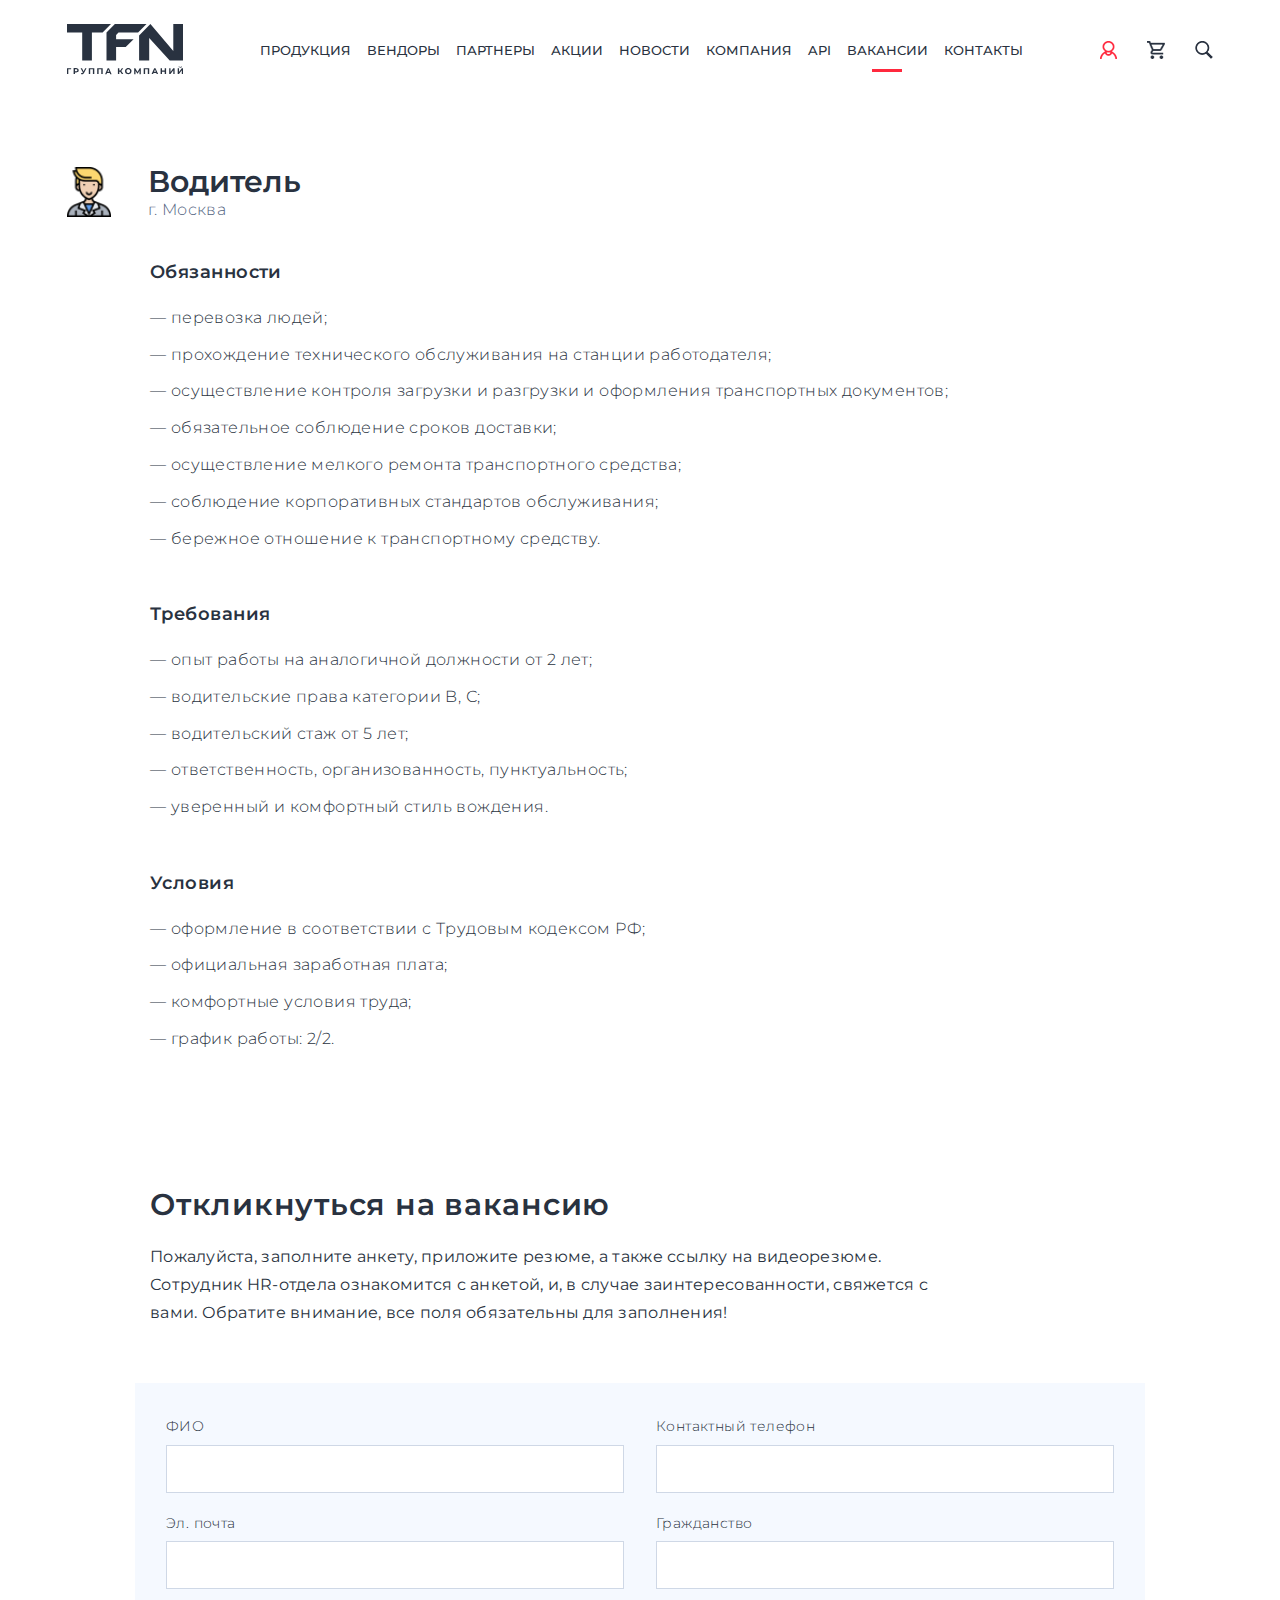
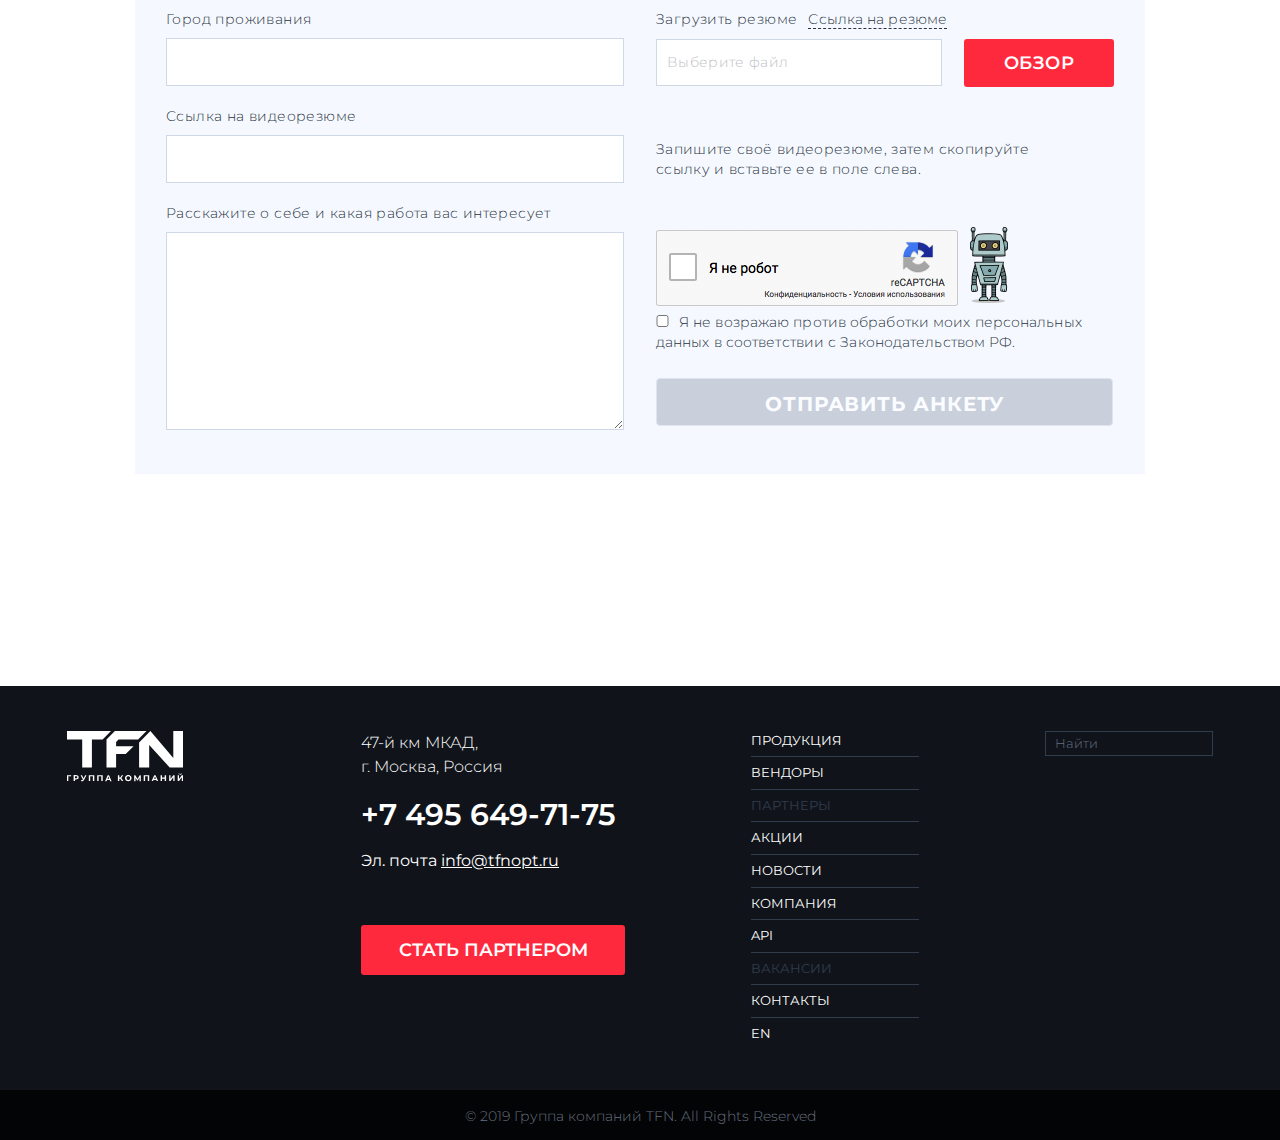
==== commit f36bdc90: "002" ====
--- a/card.html
+++ b/card.html
@@ -311,6 +311,8 @@
 										<li><a href="offers.html">Акции</a></li>
 										<li><a href="news.html">Новости</a></li>
 										<li><a href="about.html">Компания</a></li>
+										<li><a href="#">API</a></li>
+										<li><a href="vacancies.html" class="active nolink">Вакансии</a></li>
 										<li><a href="contacts.html">Контакты</a></li>
 										<li><a href="#">En</a></li>
 									</ul>
--- a/css/style.css
+++ b/css/style.css
@@ -243,28 +243,8 @@
 
 /* -------------------------------------   card   --------------------------------------------------  */
 
-input#resume-partner-card {
-    width: 0.1px;
-    height: 0.1px;
-    opacity: 0;
-    overflow: hidden;
-    position: absolute;
-    z-index: -1;
-}
-
-input#checkbox-consent-card {
-	float: left;
-}
-
-input#buttonSendCard {
-	margin-top: 26px;
-	height: 48px;
-	margin-top: 15px;
-}
-input#checkbox-consent-card {
-	height: inherit;
-	display: flex;
-	margin-bottom: 28px;
+.card-page {
+    margin-top: 64px;
 }
 
 .card-header {
@@ -1204,6 +1184,23 @@
 		max-width: 970px
 	}
 
+	.card-item__desc li {
+		font-size: 14px;
+	}
+
+	.card-header__desc h2 {
+		color: #293240;
+		font-size: 26px;
+		font-weight: 600;
+	}
+
+	.card-header__desc p {
+		color: #526380;
+		font-size: 14px;
+		font-weight: 300;
+		letter-spacing: 0.4px;
+	}
+
 	.vacancies-container {
 		width: 100%;
 		margin: 0 auto;
@@ -1262,6 +1259,15 @@
 		max-width: 750px
 	}
 
+	.card-item {
+		padding: 43px 0 0px 0;
+	}
+
+	.partner-card__desc {
+		padding-left: inherit;
+		margin: 70px 0 20px!important;
+	}
+
 	.vacancies-container {
 		max-width: inherit;
 	}
@@ -1432,6 +1438,14 @@
 @media only screen and (max-width:750px) {
 	.container {
 		max-width: 480px
+	}
+
+	.card-item__desc li {
+		font-size: 12px;
+	}
+
+	.card-header__desc h2 {
+		font-size: 24px;
 	}
 
 	.vacancies-block__wrapper {
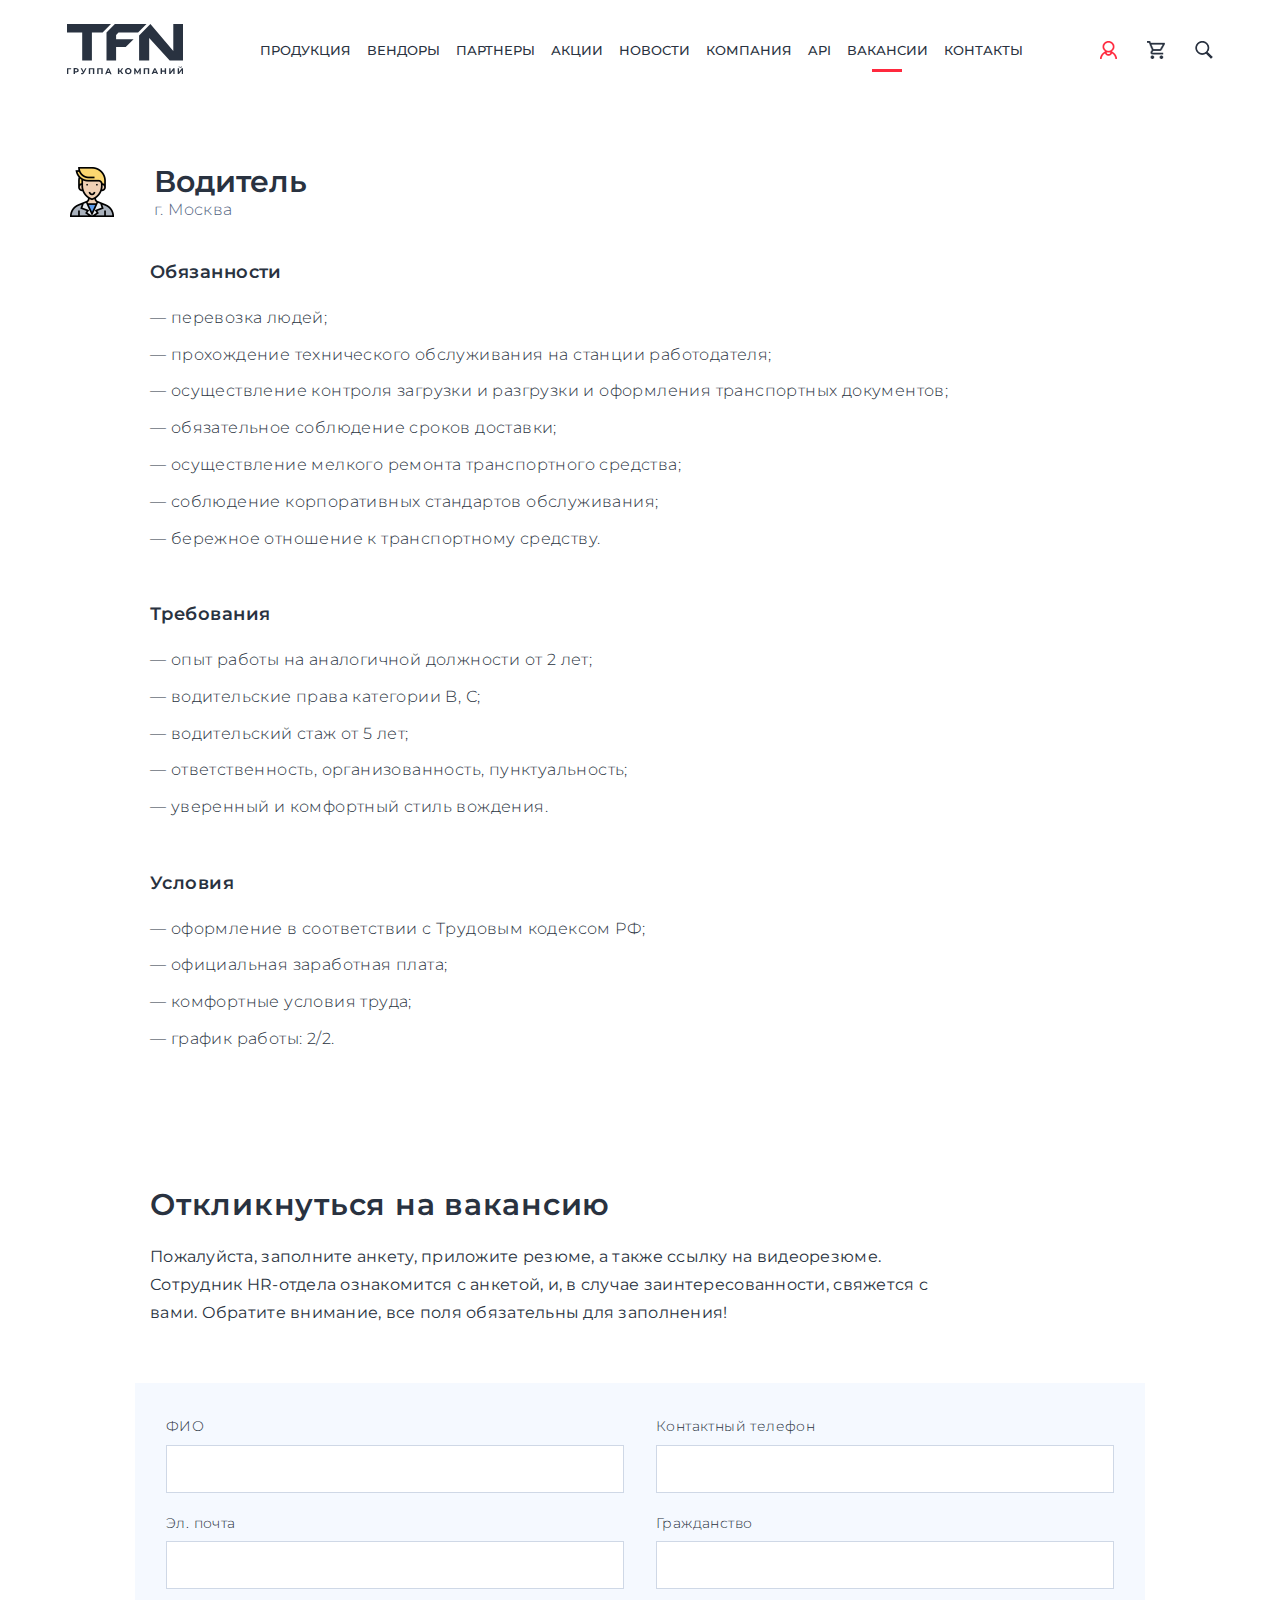
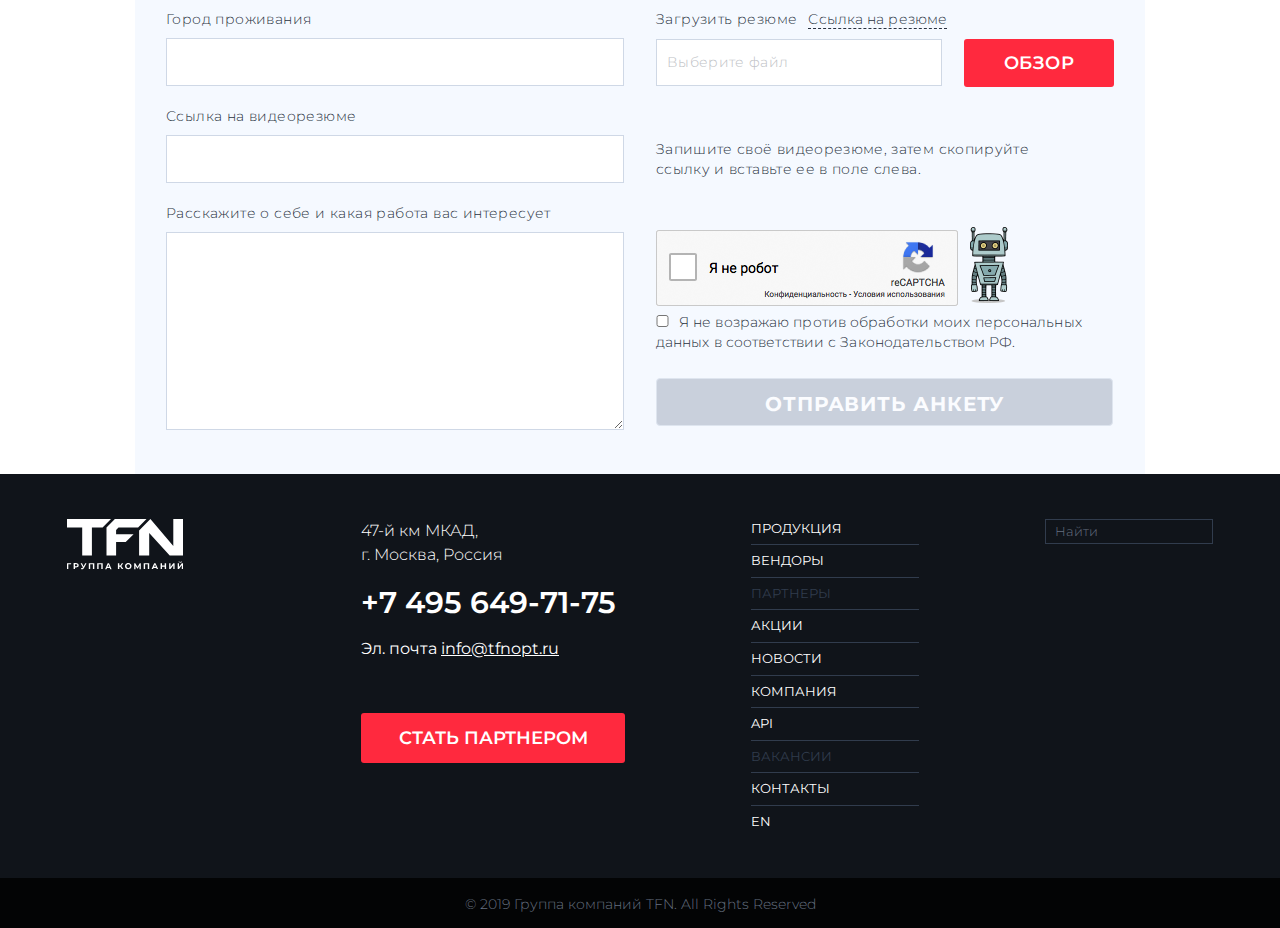
==== commit 4fc1ca6a: "003" ====
--- a/card.html
+++ b/card.html
@@ -3,7 +3,7 @@
 
 <head>
 	<meta charset="UTF-8">
-	<title>TFN | Партнеры</title>
+	<title>TFN | Вакансия</title>
 
 	<meta http-equiv="x-ua-compatible" content="ie=edge,chrome=1" />
 	<meta name="viewport" content="width=device-width, initial-scale=1" />
@@ -143,7 +143,7 @@
 			</div>
 			<div class="main">
 
-				<section class="vacancies">
+				<section class="card">
 					
 						<div class="card-page">
 
--- a/css/style.css
+++ b/css/style.css
@@ -413,7 +413,7 @@
 	color: #293240;
 	font-size: 30px;
 	font-weight: 600;
-	margin-left: 18px;
+	margin-left: 22px;
 }
 .vacancies-item {
 	display: flex;
@@ -566,7 +566,7 @@
   }
 
   .partner-desc__text {
-    padding: 18px 0 20px 57px;
+    padding: 0px 0 20px 70px;
 }
 
   .partner-desc__text h2 {
@@ -1207,6 +1207,15 @@
 		max-width: 970px;
 	}
 
+	.vacancies-block__img {
+		height: 45px;
+	}
+
+	.vacancies-block__img {
+		height: 40px;
+	}
+	
+
 	.vacancies-head__video__iframe {
 		width: 455px;
 		height: 254px;
@@ -1270,6 +1279,10 @@
 
 	.vacancies-container {
 		max-width: inherit;
+	}
+
+	.vacancies-title {
+		margin-bottom: 15px;
 	}
 
 	.form-partner__row input {
@@ -1489,7 +1502,7 @@
 	}
 
 	.partner-desc__text {
-		padding: 9px 0 20px 56px;
+		padding: 0px 0 20px 70px;
 	}
 
 	.partner-desc__text h2 {
@@ -1624,8 +1637,8 @@
 		padding: 13px 15px;
 	}
 
-	.vacancies-block__header img {
-		width: 35px;
+	.vacancies-block__img {
+		height: 35px;
 	}
 
 	.form-partner__button {
@@ -1726,7 +1739,7 @@
 	}
 
 	.vacancies-title {
-		align-items: flex-end;
+		align-items: center;
 	}
 
 	.main {
@@ -2905,6 +2918,10 @@
 	.footer__col:nth-child(2) {
 		max-width: 100%;
 		width: 100%
+	}
+
+	.partner-desc img {
+		height: 40px;
 	}
 
 	.footer__logo {
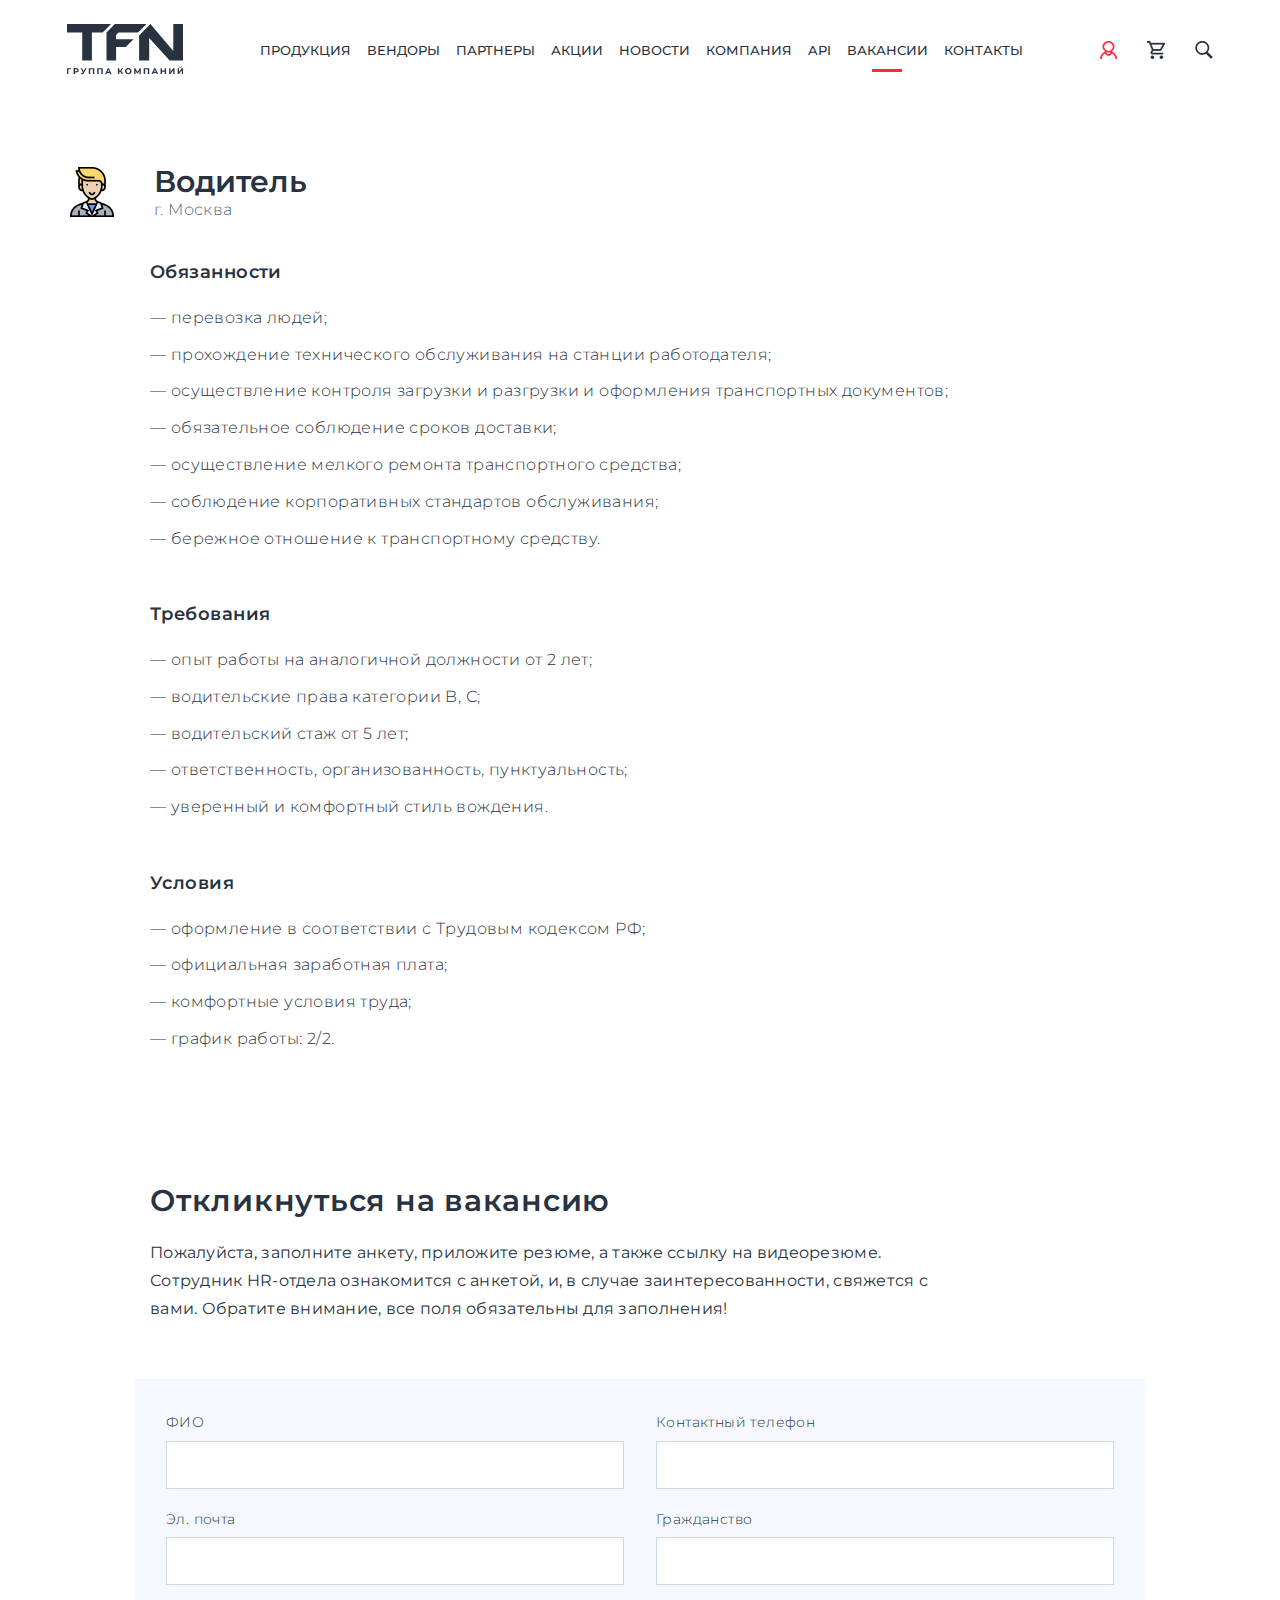
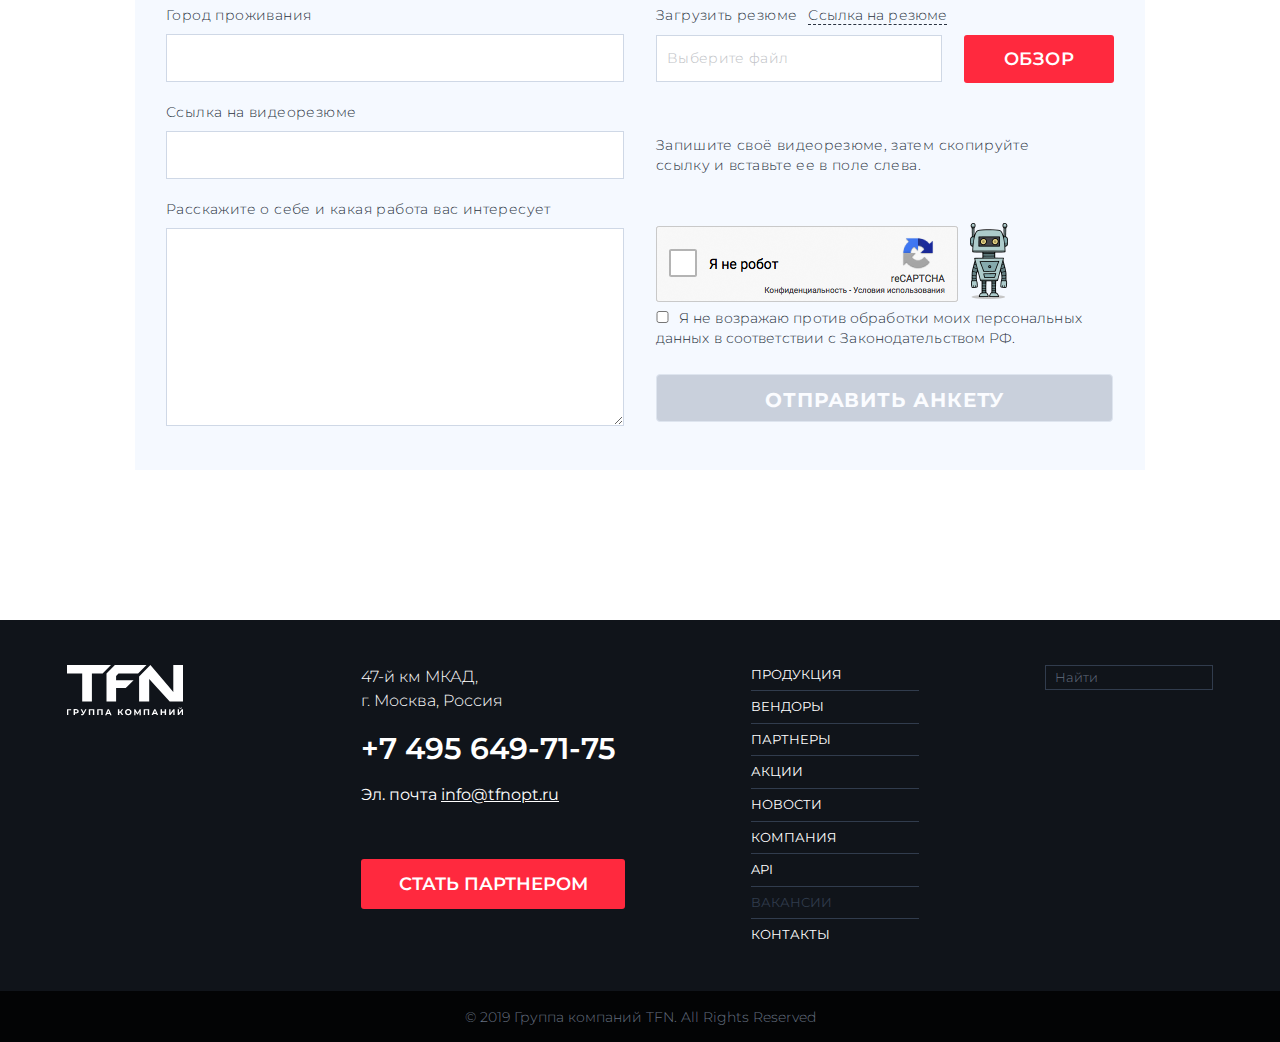
==== commit 414b8836: "007" ====
--- a/card.html
+++ b/card.html
@@ -136,7 +136,7 @@
 						<li><a href="news.html">Новости</a></li>
 						<li><a href="about.html">Компания</a></li>
 						<li><a href="#">API</a></li>
-						<li><a href="vacancies.html" class="active nolink">Вакансии</a></li>
+						<li><a href="vacancies.html" class="active">Вакансии</a></li>
 						<li><a href="contacts.html">Контакты</a></li>
 					</ul>
 				</nav>
@@ -194,7 +194,7 @@
 							</div>
 
 							<div class="container">
-								<div class="partner-body partner-card"><img src="static/img/partner/partner-img.jpg" alt="">
+								<div class="partner-body partner-card">
 									<div class="partner-desc partner-card__desc">
 										<div class="vacancies-burn__header vacancies-title partner-card__title">
 											<h2>Откликнуться на вакансию</h2>
@@ -307,14 +307,13 @@
 									<ul>
 										<li><a href="categories.html">Продукция</a></li>
 										<li><a href="vendors.html">Вендоры</a></li>
-										<li><a class="active nolink" href="partners.html">Партнеры</a></li>
+										<li><a href="partners.html">Партнеры</a></li>
 										<li><a href="offers.html">Акции</a></li>
 										<li><a href="news.html">Новости</a></li>
 										<li><a href="about.html">Компания</a></li>
 										<li><a href="#">API</a></li>
-										<li><a href="vacancies.html" class="active nolink">Вакансии</a></li>
+										<li><a href="vacancies.html" class="active">Вакансии</a></li>
 										<li><a href="contacts.html">Контакты</a></li>
-										<li><a href="#">En</a></li>
 									</ul>
 								</nav>
 							</div>
--- a/css/style.css
+++ b/css/style.css
@@ -236,12 +236,16 @@
 .link:link{color: #ff293e;}
 .link:hover{color: #ff293e; text-decoration: underline;}
 
-.nolink{
-pointer-events: none;
-cursor: default;
-}
+/* .nolink{
+	pointer-events: none;
+	cursor: default;
+} */
 
 /* -------------------------------------   card   --------------------------------------------------  */
+
+section.card {
+    margin-bottom: 150px;
+}
 
 .card-page {
     margin-top: 64px;
